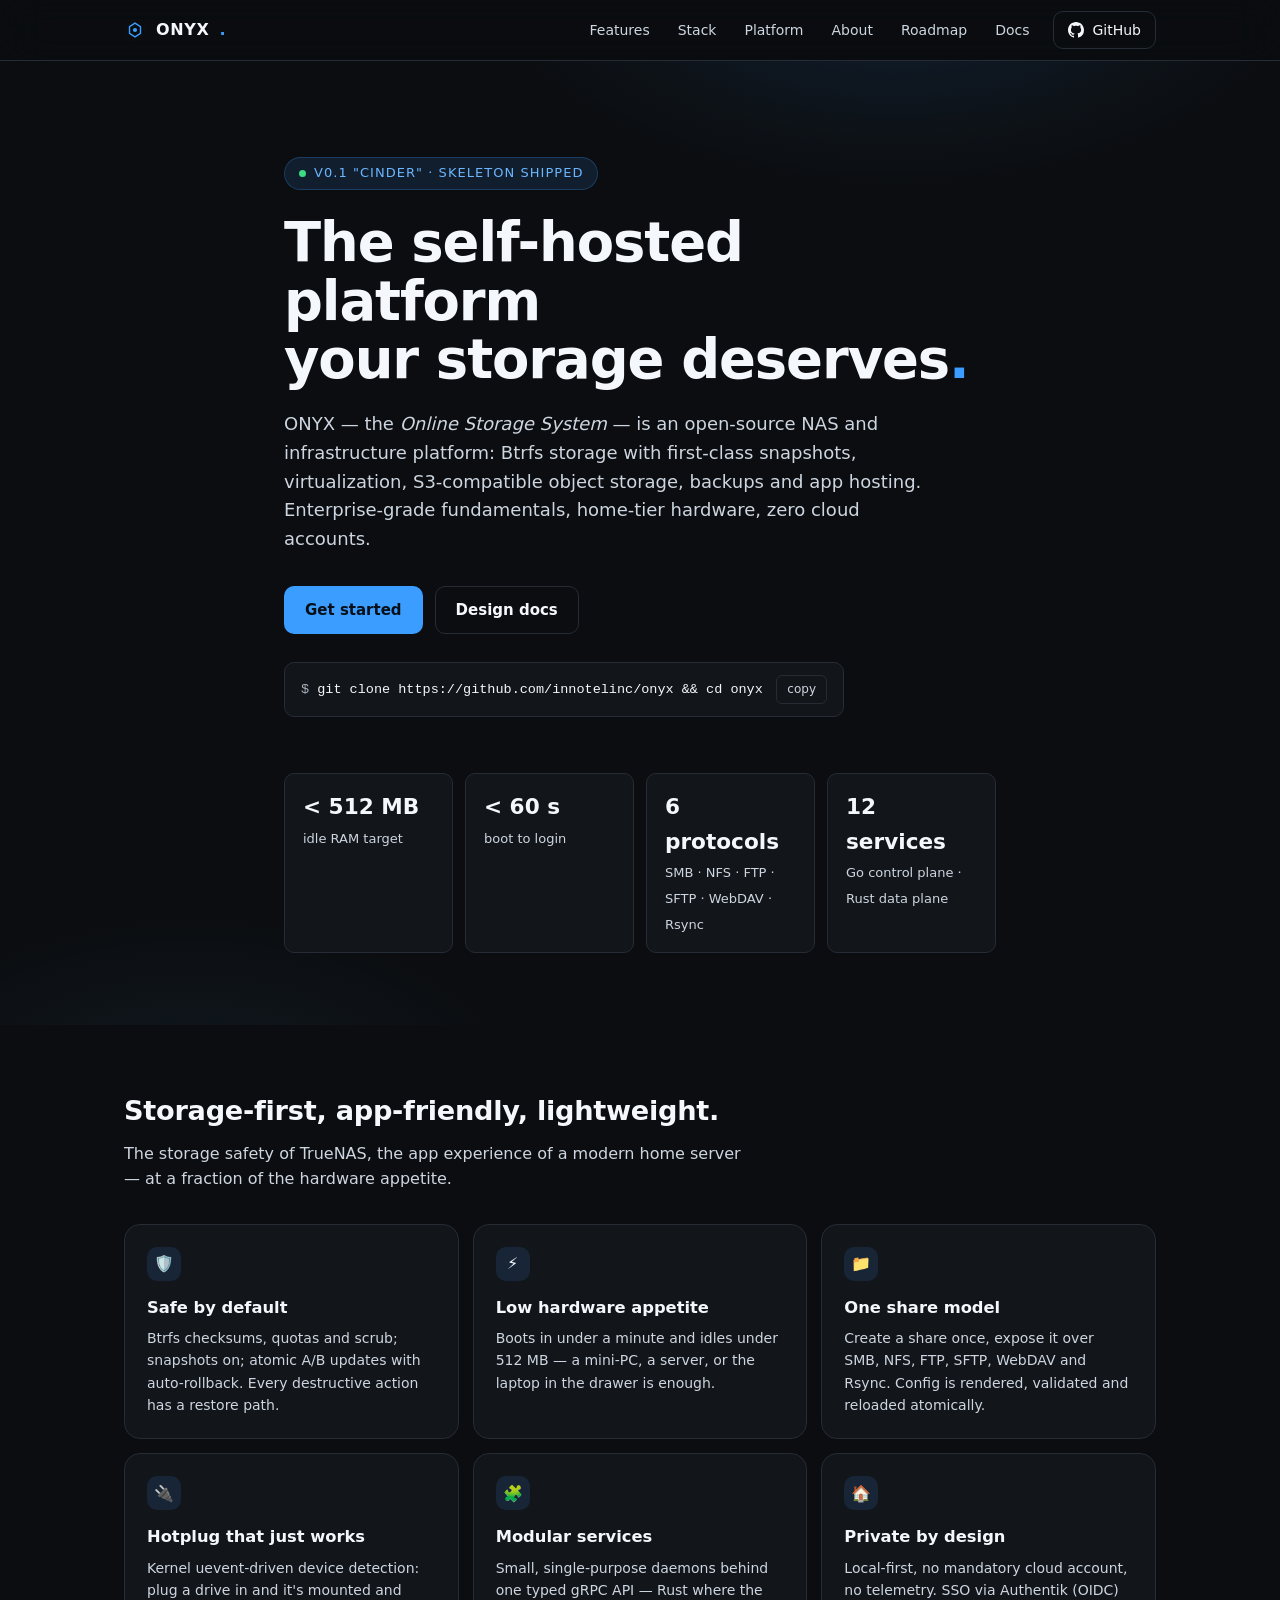
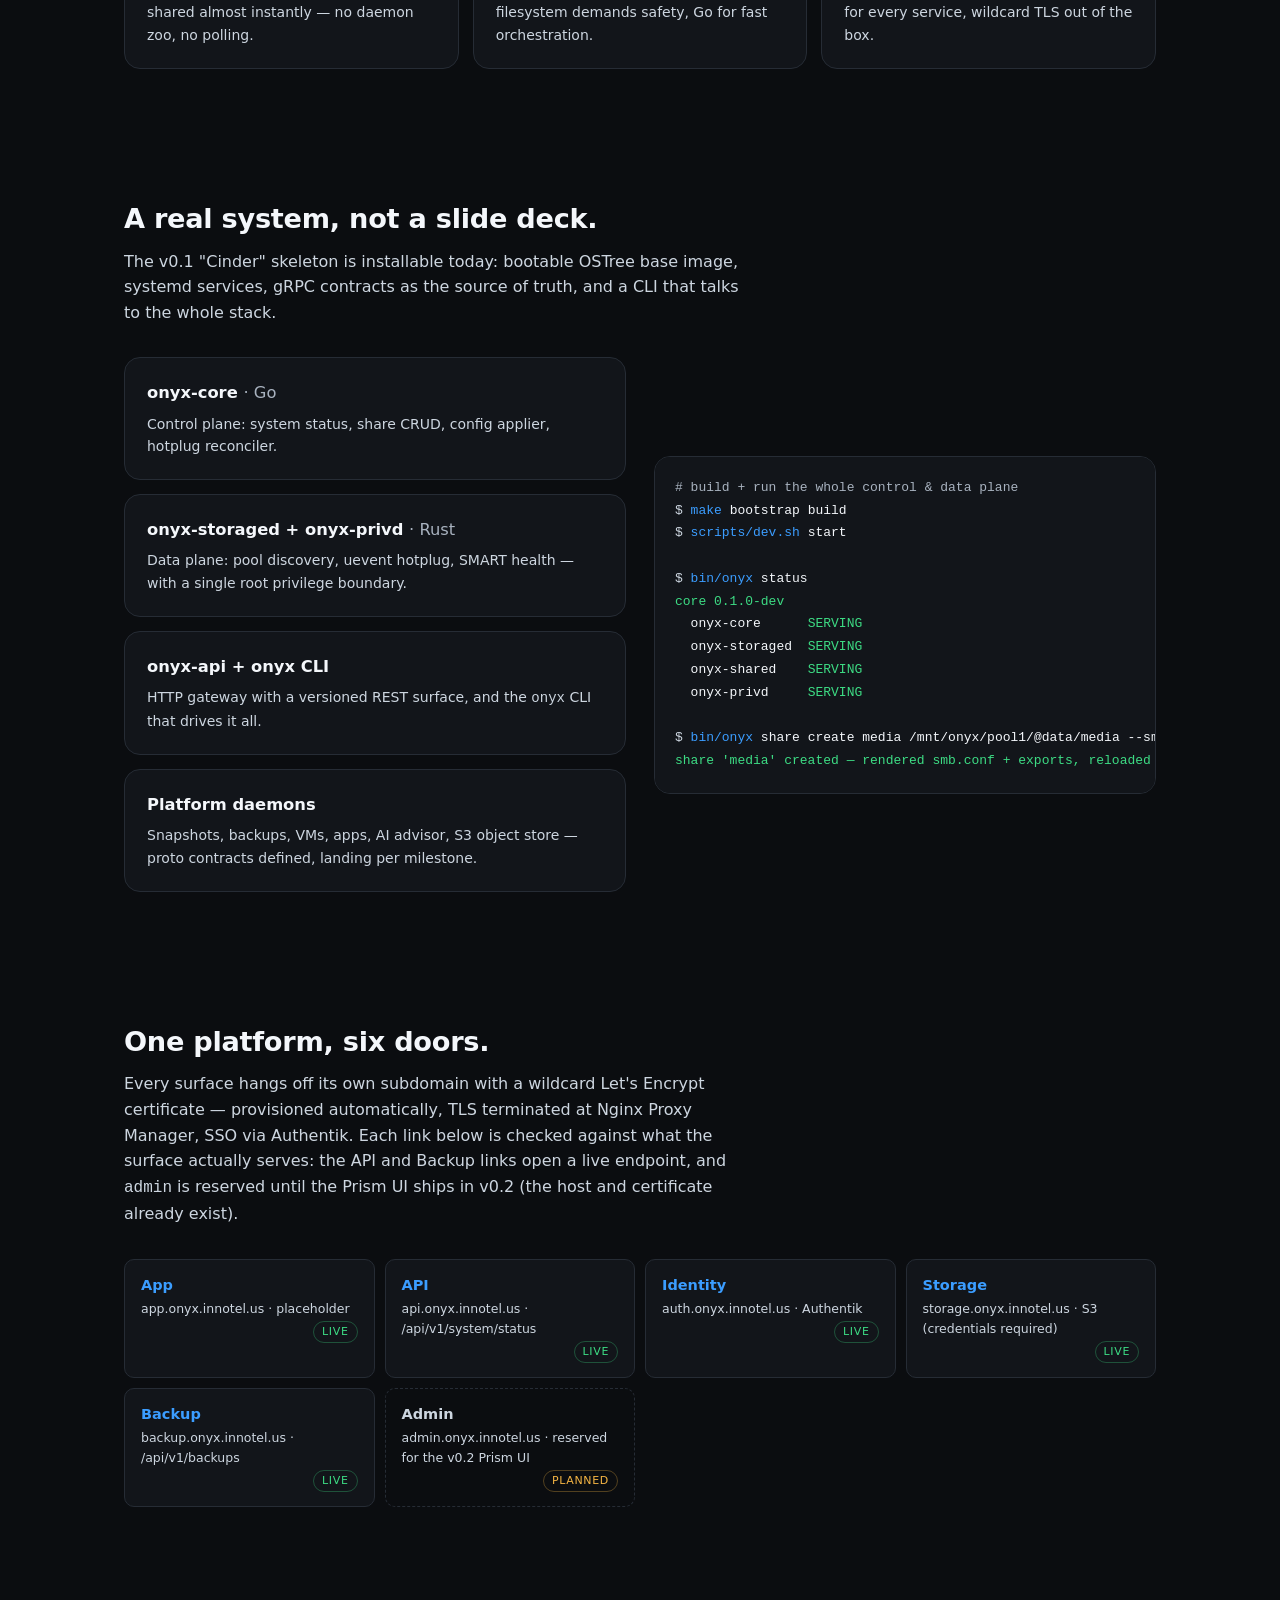
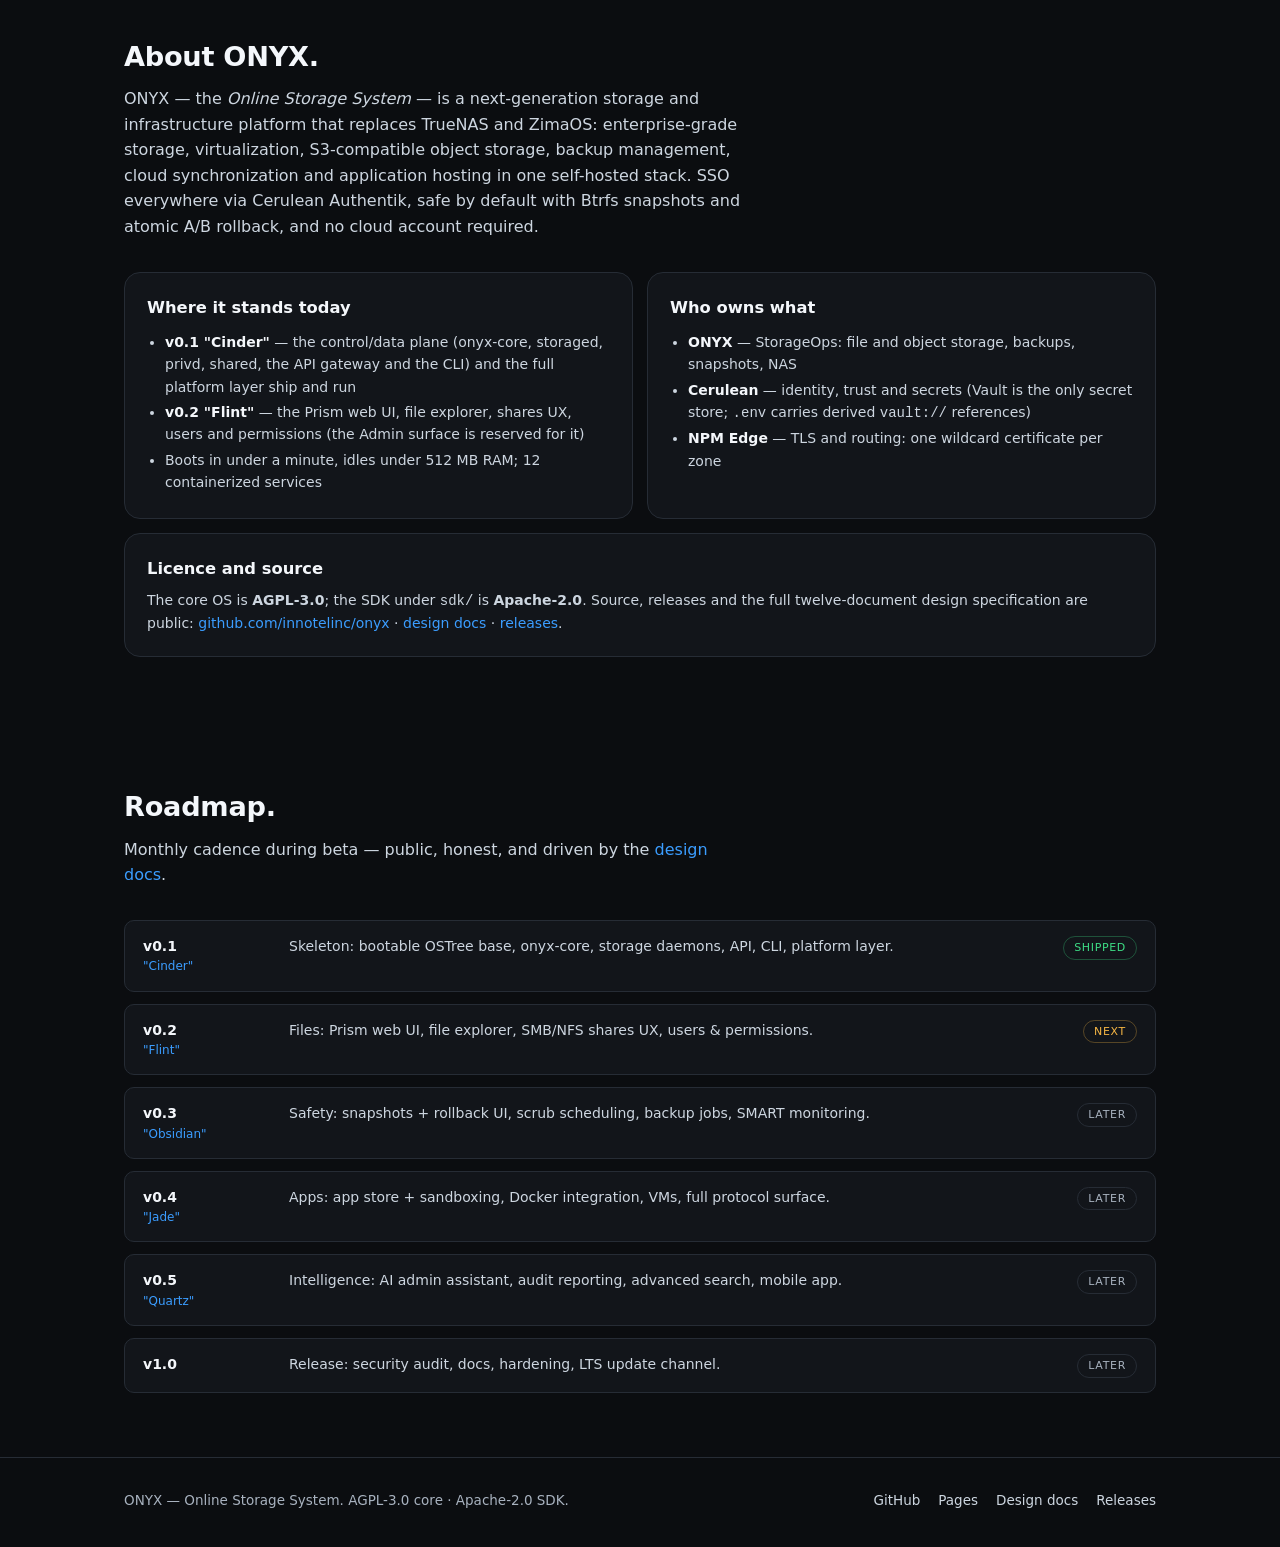
==== web/landing/index.html @ e8861adc "docs: say what ONYX actually serves, and add the About section The status endpoint was documented as" ====
<!doctype html>
<html lang="en">
<head>
  <meta charset="utf-8">
  <meta name="viewport" content="width=device-width, initial-scale=1">
  <title>ONYX — Online Storage System — Platform</title>
  <meta name="description" content="ONYX is an open-source storage and infrastructure platform: Btrfs storage with snapshots, virtualization, S3-compatible object storage, backups, and app hosting — private and self-hosted.">
  <meta property="og:title" content="ONYX — Online Storage System — Platform">
  <meta property="og:description" content="Enterprise-grade storage, virtualization, object storage, backups and app hosting in one self-hosted stack.">
  <meta property="og:type" content="website">
  <link rel="icon" href="data:image/svg+xml,%3Csvg xmlns='http://www.w3.org/2000/svg' viewBox='0 0 32 32'%3E%3Crect width='32' height='32' rx='8' fill='%230b0d10'/%3E%3Cpath d='M16 6l8 5v10l-8 5-8-5V11z' fill='none' stroke='%233b9dff' stroke-width='2'/%3E%3Ccircle cx='16' cy='16' r='3' fill='%233b9dff'/%3E%3C/svg%3E">
  <style>
    /* ---- Prism tokens (docs/design/03) ---------------------------------- */
    :root {
      color-scheme: dark;
      --onyx-bg: #0b0d10;
      --onyx-bg-elevated: #12151a;
      --onyx-surface: #181c22;
      --onyx-surface-hover: #1f242c;
      --onyx-border: #262c35;
      --onyx-text: #f4f7fb;
      --onyx-text-secondary: #cdd6e0; /* bright: body-copy safe on dark bg */
      --onyx-text-muted: #a8b2bf;    /* bright: labels, footnotes */
      --onyx-accent: #3b9dff;
      --onyx-accent-hover: #6cb6ff;
      --onyx-accent-tint: rgba(59, 157, 255, 0.12);
      --onyx-success: #3ddc84;
      --onyx-warning: #f5b544;
      --onyx-danger: #f25f5f;
      --onyx-info: #5ac8fa;
      --radius-sm: 6px;
      --radius-md: 10px;
      --radius-lg: 16px;
      --ease: cubic-bezier(.2, .8, .2, 1);
    }

    * { box-sizing: border-box; }

    html { scroll-behavior: smooth; }

    body {
      margin: 0;
      background: var(--onyx-bg);
      color: var(--onyx-text);
      font-family: ui-sans-serif, system-ui, "Segoe UI", Roboto, "Helvetica Neue", sans-serif;
      font-size: 16px;
      line-height: 1.6;
      -webkit-font-smoothing: antialiased;
    }

    ::selection { background: var(--onyx-accent-tint); }

    a { color: var(--onyx-accent); text-decoration: none; }
    a:hover { color: var(--onyx-accent-hover); }

    code, pre {
      font-family: "JetBrains Mono", ui-monospace, SFMono-Regular, Menlo, Consolas, monospace;
    }

    .wrap { max-width: 1080px; margin: 0 auto; padding: 0 24px; }

    /* ---- Top bar --------------------------------------------------------- */
    .topbar {
      position: sticky; top: 0; z-index: 10;
      background: rgba(11, 13, 16, 0.72);
      backdrop-filter: blur(24px);
      -webkit-backdrop-filter: blur(24px);
      border-bottom: 1px solid var(--onyx-border);
    }
    .topbar-inner {
      display: flex; align-items: center; gap: 20px;
      height: 60px;
    }
    .brand {
      display: flex; align-items: center; gap: 10px;
      font-weight: 650; letter-spacing: 0.04em;
      color: var(--onyx-text);
    }
    .brand:hover { color: var(--onyx-text); }
    .brand svg { display: block; }
    .brand .dot { color: var(--onyx-accent); }
    .topbar nav { margin-left: auto; display: flex; align-items: center; gap: 4px; }
    .topbar nav a {
      color: var(--onyx-text-secondary);
      padding: 6px 12px; border-radius: var(--radius-sm);
      font-size: 14px;
      transition: color .15s var(--ease), background .15s var(--ease);
    }
    .topbar nav a:hover { color: var(--onyx-text); background: var(--onyx-surface-hover); }
    .topbar .gh {
      display: inline-flex; align-items: center; gap: 8px;
      margin-left: 8px;
      border: 1px solid var(--onyx-border);
      border-radius: var(--radius-md);
      padding: 7px 14px;
      color: var(--onyx-text);
      font-size: 14px;
      transition: border-color .15s var(--ease), background .15s var(--ease);
    }
    .topbar .gh:hover { border-color: var(--onyx-accent); background: var(--onyx-accent-tint); color: var(--onyx-text); }

    /* ---- Hero ------------------------------------------------------------ */
    .hero { position: relative; overflow: hidden; padding: 96px 0 72px; }
    .hero::before {
      content: "";
      position: absolute; inset: 0;
      background:
        radial-gradient(600px 320px at 70% -10%, rgba(59, 157, 255, 0.14), transparent 70%),
        radial-gradient(500px 300px at 15% 110%, rgba(90, 200, 250, 0.08), transparent 70%);
      pointer-events: none;
    }
    .hero-inner { position: relative; max-width: 760px; }
    .kicker {
      display: inline-flex; align-items: center; gap: 8px;
      font-size: 13px; letter-spacing: 0.08em; text-transform: uppercase;
      color: var(--onyx-accent-hover);
      background: var(--onyx-accent-tint);
      border: 1px solid rgba(59, 157, 255, 0.25);
      border-radius: 999px;
      padding: 5px 14px;
      margin: 0 0 24px;
    }
    .kicker .pulse {
      width: 7px; height: 7px; border-radius: 50%;
      background: var(--onyx-success);
      box-shadow: 0 0 0 0 rgba(61, 220, 132, 0.5);
      animation: pulse 2.4s var(--ease) infinite;
    }
    @keyframes pulse {
      0% { box-shadow: 0 0 0 0 rgba(61, 220, 132, 0.45); }
      70% { box-shadow: 0 0 0 9px rgba(61, 220, 132, 0); }
      100% { box-shadow: 0 0 0 0 rgba(61, 220, 132, 0); }
    }
    h1 {
      font-size: clamp(2.2rem, 5.5vw, 3.4rem);
      line-height: 1.08;
      letter-spacing: -0.02em;
      margin: 0 0 20px;
      font-weight: 700;
    }
    h1 .accent { color: var(--onyx-accent); }
    .lede {
      font-size: 1.125rem;
      color: var(--onyx-text-secondary);
      max-width: 640px;
      margin: 0 0 32px;
    }
    .cta-row { display: flex; flex-wrap: wrap; gap: 12px; margin-bottom: 28px; }
    .btn {
      display: inline-flex; align-items: center; gap: 8px;
      border-radius: var(--radius-md);
      padding: 11px 20px;
      font-size: 15px; font-weight: 550;
      border: 1px solid transparent;
      cursor: pointer;
      transition: background .15s var(--ease), border-color .15s var(--ease), transform .15s var(--ease);
    }
    .btn-primary { background: var(--onyx-accent); color: #071018; font-weight: 600; }
    .btn-primary:hover { background: var(--onyx-accent-hover); color: #071018; }
    .btn-secondary { border-color: var(--onyx-border); color: var(--onyx-text); background: transparent; }
    .btn-secondary:hover { border-color: var(--onyx-accent); background: var(--onyx-accent-tint); color: var(--onyx-text); }
    .quickstart {
      display: flex; align-items: center; gap: 14px;
      background: var(--onyx-bg-elevated);
      border: 1px solid var(--onyx-border);
      border-radius: var(--radius-md);
      padding: 12px 16px;
      max-width: 560px;
      font-size: 13.5px;
    }
    .quickstart code { color: var(--onyx-text); white-space: nowrap; overflow-x: auto; }
    .quickstart code .c { color: var(--onyx-text-muted); }
    .quickstart .copy {
      margin-left: auto;
      background: transparent; border: 1px solid var(--onyx-border);
      color: var(--onyx-text-secondary);
      border-radius: var(--radius-sm);
      font: inherit; font-size: 12px;
      padding: 4px 10px; cursor: pointer;
      transition: border-color .15s var(--ease), color .15s var(--ease);
    }
    .quickstart .copy:hover { border-color: var(--onyx-accent); color: var(--onyx-text); }
    .quickstart .copy.copied { color: var(--onyx-success); border-color: var(--onyx-success); }

    /* ---- Stat strip ------------------------------------------------------ */
    .stats {
      display: grid; grid-template-columns: repeat(auto-fit, minmax(150px, 1fr));
      gap: 12px; margin: 56px 0 0;
    }
    .stat {
      background: var(--onyx-bg-elevated);
      border: 1px solid var(--onyx-border);
      border-radius: var(--radius-md);
      padding: 16px 18px;
    }
    .stat b { display: block; font-size: 1.35rem; font-variant-numeric: tabular-nums; }
    .stat span { color: var(--onyx-text-secondary); font-size: 13px; }

    /* ---- Sections -------------------------------------------------------- */
    section { padding: 64px 0; }
    section h2 {
      font-size: 1.7rem; letter-spacing: -0.01em;
      margin: 0 0 8px;
    }
    section .section-sub { color: var(--onyx-text-secondary); margin: 0 0 32px; max-width: 620px; }

    .grid { display: grid; gap: 14px; }
    .grid-3 { grid-template-columns: repeat(auto-fit, minmax(280px, 1fr)); }
    .grid-2 { grid-template-columns: repeat(auto-fit, minmax(340px, 1fr)); }

    .card {
      background: var(--onyx-bg-elevated);
      border: 1px solid var(--onyx-border);
      border-radius: var(--radius-lg);
      padding: 22px;
      transition: border-color .15s var(--ease), transform .15s var(--ease);
    }
    .card:hover { border-color: #34404f; }
    .card h3 { margin: 0 0 6px; font-size: 1.02rem; }
    .card p { margin: 0; color: var(--onyx-text-secondary); font-size: 14px; }
    .card .icon {
      display: inline-flex; align-items: center; justify-content: center;
      width: 34px; height: 34px;
      border-radius: var(--radius-md);
      background: var(--onyx-accent-tint);
      margin-bottom: 14px;
      font-size: 16px;
    }
    .card ul { margin: 10px 0 0; padding-left: 18px; color: var(--onyx-text-secondary); font-size: 14px; }
    .card ul li { margin: 3px 0; }
    .card ul li b { color: var(--onyx-text); font-weight: 600; }

    /* ---- Surfaces table -------------------------------------------------- */
    .surfaces { display: grid; gap: 10px; grid-template-columns: repeat(auto-fit, minmax(240px, 1fr)); }
    .surface {
      display: flex; flex-direction: column; gap: 2px;
      background: var(--onyx-bg-elevated);
      border: 1px solid var(--onyx-border);
      border-radius: var(--radius-md);
      padding: 14px 16px;
      transition: border-color .15s var(--ease);
    }
    .surface:hover { border-color: var(--onyx-accent); }
    .surface b { font-size: 14.5px; }
    .surface small { color: var(--onyx-text-secondary); font-size: 12.5px; }
    .surface .live {
      margin-left: auto;
      font-size: 11px; letter-spacing: 0.06em; text-transform: uppercase;
      color: var(--onyx-success);
      border: 1px solid rgba(61, 220, 132, 0.3);
      border-radius: 999px;
      padding: 1px 8px;
    }
    /* Reserved surface: the host and its certificate exist so the edge wiring
       is ready, but nothing is served yet — never claim it is live. */
    .surface.reserved { background: transparent; border-style: dashed; }
    .surface.reserved b { color: var(--onyx-text-secondary); }
    .surface .soon {
      margin-left: auto;
      font-size: 11px; letter-spacing: 0.06em; text-transform: uppercase;
      color: var(--onyx-warning);
      border: 1px solid rgba(245, 181, 68, 0.3);
      border-radius: 999px;
      padding: 1px 8px;
    }

    /* ---- Stack / code ---------------------------------------------------- */
    .split { display: grid; grid-template-columns: 1fr 1fr; gap: 28px; align-items: center; }
    @media (max-width: 900px) { .split { grid-template-columns: 1fr; } }
    pre.terminal {
      margin: 0;
      background: var(--onyx-bg-elevated);
      border: 1px solid var(--onyx-border);
      border-radius: var(--radius-lg);
      padding: 20px;
      font-size: 13px;
      line-height: 1.75;
      overflow-x: auto;
      color: var(--onyx-text-secondary);
    }
    pre.terminal .p { color: var(--onyx-accent); }
    pre.terminal .o { color: var(--onyx-text); }
    pre.terminal .ok { color: var(--onyx-success); }
    pre.terminal .cmt { color: var(--onyx-text-muted); }

    /* ---- Roadmap --------------------------------------------------------- */
    .roadmap { display: grid; gap: 12px; }
    .mile {
      display: flex; align-items: baseline; gap: 16px;
      border: 1px solid var(--onyx-border);
      background: var(--onyx-bg-elevated);
      border-radius: var(--radius-md);
      padding: 14px 18px;
    }
    .mile .tag {
      flex: 0 0 130px;
      font-weight: 650; font-size: 14px;
      color: var(--onyx-text);
    }
    .mile .tag em {
      font-style: normal; color: var(--onyx-accent);
      display: block; font-size: 12px; font-weight: 500;
    }
    .mile p { margin: 0; color: var(--onyx-text-secondary); font-size: 14px; }
    .mile .state {
      margin-left: auto; flex: 0 0 auto;
      font-size: 11px; letter-spacing: 0.06em; text-transform: uppercase;
      border-radius: 999px; padding: 2px 10px;
    }
    .mile .state.done { color: var(--onyx-success); border: 1px solid rgba(61, 220, 132, 0.3); }
    .mile .state.next { color: var(--onyx-warning); border: 1px solid rgba(245, 181, 68, 0.3); }
    .mile .state.later { color: var(--onyx-text-muted); border: 1px solid var(--onyx-border); }

    /* ---- Footer ----------------------------------------------------------- */
    footer {
      border-top: 1px solid var(--onyx-border);
      padding: 32px 0 40px;
      color: var(--onyx-text-muted);
      font-size: 13.5px;
    }
    .foot-inner {
      display: flex; flex-wrap: wrap; gap: 16px; align-items: center;
      justify-content: space-between;
    }
    footer a { color: var(--onyx-text-secondary); }
    footer a:hover { color: var(--onyx-text); }
    .foot-links { display: flex; gap: 18px; flex-wrap: wrap; }

    @media (prefers-reduced-motion: reduce) {
      *, *::before, *::after { animation: none !important; transition: none !important; }
      html { scroll-behavior: auto; }
    }
  </style>
</head>
<body>
  <header class="topbar">
    <div class="wrap topbar-inner">
      <a class="brand" href="#">
        <svg width="22" height="22" viewBox="0 0 32 32" aria-hidden="true">
          <rect width="32" height="32" rx="8" fill="#0b0d10"/>
          <path d="M16 6l8 5v10l-8 5-8-5V11z" fill="none" stroke="#3b9dff" stroke-width="2"/>
          <circle cx="16" cy="16" r="3" fill="#3b9dff"/>
        </svg>
        ONYX<span class="dot">.</span>
      </a>
      <nav aria-label="Main">
        <a href="#features">Features</a>
        <a href="#stack">Stack</a>
        <a href="#platform">Platform</a>
        <a href="#about">About</a>
        <a href="#roadmap">Roadmap</a>
        <a href="docs/">Docs</a>
        <a class="gh" href="https://github.com/innotelinc/onyx">
          <svg width="16" height="16" viewBox="0 0 16 16" fill="currentColor" aria-hidden="true"><path d="M8 0C3.58 0 0 3.58 0 8c0 3.54 2.29 6.53 5.47 7.59.4.07.55-.17.55-.38 0-.19-.01-.82-.01-1.49-2.01.37-2.53-.49-2.69-.94-.09-.23-.48-.94-.82-1.13-.28-.15-.68-.52-.01-.53.63-.01 1.08.58 1.23.82.72 1.21 1.87.87 2.33.66.07-.52.28-.87.51-1.07-1.78-.2-3.64-.89-3.64-3.95 0-.87.31-1.59.82-2.15-.08-.2-.36-1.02.08-2.12 0 0 .67-.21 2.2.82.64-.18 1.32-.27 2-.27s1.36.09 2 .27c1.53-1.04 2.2-.82 2.2-.82.44 1.1.16 1.92.08 2.12.51.56.82 1.27.82 2.15 0 3.07-1.87 3.75-3.65 3.95.29.25.54.73.54 1.48 0 1.07-.01 1.93-.01 2.2 0 .21.15.46.55.38A8.01 8.01 0 0 0 16 8c0-4.42-3.58-8-8-8z"/></svg>
          GitHub
        </a>
      </nav>
    </div>
  </header>

  <main>
    <!-- Hero -->
    <div class="hero">
      <div class="wrap hero-inner">
        <p class="kicker"><span class="pulse" aria-hidden="true"></span> v0.1 "Cinder" · skeleton shipped</p>
        <h1>The self-hosted platform<br>your storage deserves<span class="accent">.</span></h1>
        <p class="lede">
          ONYX — the <em>Online Storage System</em> — is an open-source NAS and infrastructure
          platform: Btrfs storage with first-class snapshots, virtualization, S3-compatible object
          storage, backups and app hosting. Enterprise-grade fundamentals, home-tier hardware,
          zero cloud accounts.
        </p>
        <div class="cta-row">
          <a class="btn btn-primary" href="https://github.com/innotelinc/onyx#quick-start-docker-platform">Get started</a>
          <a class="btn btn-secondary" href="docs/">Design docs</a>
        </div>
        <div class="quickstart">
          <code><span class="c">$</span> git clone https://github.com/innotelinc/onyx && cd onyx && cp .env.example .env && ./setup.sh</code>
          <button class="copy" id="copy-btn" type="button" aria-label="Copy quick start command">copy</button>
        </div>
        <div class="stats">
          <div class="stat"><b>&lt; 512 MB</b><span>idle RAM target</span></div>
          <div class="stat"><b>&lt; 60 s</b><span>boot to login</span></div>
          <div class="stat"><b>6 protocols</b><span>SMB · NFS · FTP · SFTP · WebDAV · Rsync</span></div>
          <div class="stat"><b>12 services</b><span>Go control plane · Rust data plane</span></div>
        </div>
      </div>
    </div>

    <!-- Features -->
    <section id="features">
      <div class="wrap">
        <h2>Storage-first, app-friendly, lightweight<span class="accent">.</span></h2>
        <p class="section-sub">
          The storage safety of TrueNAS, the app experience of a modern home server — at a
          fraction of the hardware appetite.
        </p>
        <div class="grid grid-3">
          <div class="card">
            <span class="icon" aria-hidden="true">🛡️</span>
            <h3>Safe by default</h3>
            <p>Btrfs checksums, quotas and scrub; snapshots on; atomic A/B updates with auto-rollback. Every destructive action has a restore path.</p>
          </div>
          <div class="card">
            <span class="icon" aria-hidden="true">⚡</span>
            <h3>Low hardware appetite</h3>
            <p>Boots in under a minute and idles under 512 MB — a mini-PC, a server, or the laptop in the drawer is enough.</p>
          </div>
          <div class="card">
            <span class="icon" aria-hidden="true">📁</span>
            <h3>One share model</h3>
            <p>Create a share once, expose it over SMB, NFS, FTP, SFTP, WebDAV and Rsync. Config is rendered, validated and reloaded atomically.</p>
          </div>
          <div class="card">
            <span class="icon" aria-hidden="true">🔌</span>
            <h3>Hotplug that just works</h3>
            <p>Kernel uevent-driven device detection: plug a drive in and it's mounted and shared almost instantly — no daemon zoo, no polling.</p>
          </div>
          <div class="card">
            <span class="icon" aria-hidden="true">🧩</span>
            <h3>Modular services</h3>
            <p>Small, single-purpose daemons behind one typed gRPC API — Rust where the filesystem demands safety, Go for fast orchestration.</p>
          </div>
          <div class="card">
            <span class="icon" aria-hidden="true">🏠</span>
            <h3>Private by design</h3>
            <p>Local-first, no mandatory cloud account, no telemetry. SSO via Authentik (OIDC) for every service, wildcard TLS out of the box.</p>
          </div>
        </div>
      </div>
    </section>

    <!-- Stack -->
    <section id="stack">
      <div class="wrap">
        <h2>A real system, not a slide deck<span class="accent">.</span></h2>
        <p class="section-sub">
          The v0.1 "Cinder" skeleton is installable today: bootable OSTree base image, systemd
          services, gRPC contracts as the source of truth, and a CLI that talks to the whole stack.
        </p>
        <div class="split">
          <div>
            <div class="grid" style="gap:14px">
              <div class="card">
                <h3>onyx-core <span style="color:var(--onyx-text-muted);font-weight:400">· Go</span></h3>
                <p>Control plane: system status, share CRUD, config applier, hotplug reconciler.</p>
              </div>
              <div class="card">
                <h3>onyx-storaged + onyx-privd <span style="color:var(--onyx-text-muted);font-weight:400">· Rust</span></h3>
                <p>Data plane: pool discovery, uevent hotplug, SMART health — with a single root privilege boundary.</p>
              </div>
              <div class="card">
                <h3>onyx-api + onyx CLI</h3>
                <p>HTTP gateway with a versioned REST surface, and the <code>onyx</code> CLI that drives it all.</p>
              </div>
              <div class="card">
                <h3>Platform daemons</h3>
                <p>Snapshots, backups, VMs, apps, AI advisor, S3 object store — proto contracts defined, landing per milestone.</p>
              </div>
            </div>
          </div>
          <pre class="terminal"><span class="cmt"># build + run the whole control & data plane</span>
$ <span class="p">make</span> <span class="o">bootstrap build</span>
$ <span class="p">scripts/dev.sh</span> <span class="o">start</span>

$ <span class="p">bin/onyx</span> <span class="o">status</span>
<span class="ok">core 0.1.0-dev</span>
  <span class="o">onyx-core</span>      <span class="ok">SERVING</span>
  <span class="o">onyx-storaged</span>  <span class="ok">SERVING</span>
  <span class="o">onyx-shared</span>    <span class="ok">SERVING</span>
  <span class="o">onyx-privd</span>     <span class="ok">SERVING</span>

$ <span class="p">bin/onyx</span> <span class="o">share create media /mnt/onyx/pool1/@data/media --smb --nfs</span>
<span class="ok">share 'media' created — rendered smb.conf + exports, reloaded</span></pre>
        </div>
      </div>
    </section>

    <!-- Platform surfaces -->
    <section id="platform">
      <div class="wrap">
        <h2>One platform, six doors<span class="accent">.</span></h2>
        <p class="section-sub">
          Every surface hangs off its own subdomain with a wildcard Let's Encrypt certificate —
          provisioned automatically, TLS terminated at Nginx Proxy Manager, SSO via Authentik.
          Each link below is checked against what the surface actually serves: the API and
          Backup links open a live endpoint, and <code>admin</code> is reserved until the
          Prism UI ships in v0.2 (the host and certificate already exist).
        </p>
        <div class="surfaces">
          <a class="surface" href="https://app.onyx.innotel.us"><b>App</b><small>app.onyx.innotel.us · placeholder</small><span class="live">live</span></a>
          <a class="surface" href="https://api.onyx.innotel.us/api/v1/system/status"><b>API</b><small>api.onyx.innotel.us · /api/v1/system/status</small><span class="live">live</span></a>
          <a class="surface" href="https://auth.onyx.innotel.us"><b>Identity</b><small>auth.onyx.innotel.us · Authentik</small><span class="live">live</span></a>
          <a class="surface" href="https://storage.onyx.innotel.us"><b>Storage</b><small>storage.onyx.innotel.us · S3 (credentials required)</small><span class="live">live</span></a>
          <a class="surface" href="https://backup.onyx.innotel.us/api/v1/backups"><b>Backup</b><small>backup.onyx.innotel.us · /api/v1/backups</small><span class="live">live</span></a>
          <div class="surface reserved"><b>Admin</b><small>admin.onyx.innotel.us · reserved for the v0.2 Prism UI</small><span class="soon">planned</span></div>
        </div>
      </div>
    </section>

    <!-- About -->
    <section id="about">
      <div class="wrap">
        <h2>About ONYX<span class="accent">.</span></h2>
        <p class="section-sub">
          ONYX — the <em>Online Storage System</em> — is a next-generation storage and
          infrastructure platform that replaces TrueNAS and ZimaOS: enterprise-grade
          storage, virtualization, S3-compatible object storage, backup management, cloud
          synchronization and application hosting in one self-hosted stack. SSO everywhere
          via Cerulean Authentik, safe by default with Btrfs snapshots and atomic A/B
          rollback, and no cloud account required.
        </p>
        <div class="grid grid-2">
          <div class="card">
            <h3>Where it stands today</h3>
            <ul>
              <li><b>v0.1 "Cinder"</b> — the control/data plane (onyx-core, storaged, privd,
                shared, the API gateway and the CLI) and the full platform layer ship and run</li>
              <li><b>v0.2 "Flint"</b> — the Prism web UI, file explorer, shares UX, users and
                permissions (the Admin surface is reserved for it)</li>
              <li>Boots in under a minute, idles under 512 MB RAM; 12 containerized services</li>
            </ul>
          </div>
          <div class="card">
            <h3>Who owns what</h3>
            <ul>
              <li><b>ONYX</b> — StorageOps: file and object storage, backups, snapshots, NAS</li>
              <li><b>Cerulean</b> — identity, trust and secrets (Vault is the only secret store;
                <code>.env</code> carries derived <code>vault://</code> references)</li>
              <li><b>NPM Edge</b> — TLS and routing: one wildcard certificate per zone</li>
            </ul>
          </div>
        </div>
        <div class="card" style="margin-top:14px">
          <h3>Licence and source</h3>
          <p>
            The core OS is <b>AGPL-3.0</b>; the SDK under <code>sdk/</code> is
            <b>Apache-2.0</b>. Source, releases and the full twelve-document design
            specification are public:
            <a href="https://github.com/innotelinc/onyx">github.com/innotelinc/onyx</a> ·
            <a href="docs/">design docs</a> ·
            <a href="https://github.com/innotelinc/onyx/releases">releases</a>.
          </p>
        </div>
      </div>
    </section>

    <!-- Roadmap -->
    <section id="roadmap">
      <div class="wrap">
        <h2>Roadmap<span class="accent">.</span></h2>
        <p class="section-sub">Monthly cadence during beta — public, honest, and driven by the <a href="docs/">design docs</a>.</p>
        <div class="roadmap">
          <div class="mile">
            <span class="tag">v0.1 <em>"Cinder"</em></span>
            <p>Skeleton: bootable OSTree base, onyx-core, storage daemons, API, CLI, platform layer.</p>
            <span class="state done">shipped</span>
          </div>
          <div class="mile">
            <span class="tag">v0.2 <em>"Flint"</em></span>
            <p>Files: Prism web UI, file explorer, SMB/NFS shares UX, users &amp; permissions.</p>
            <span class="state next">next</span>
          </div>
          <div class="mile">
            <span class="tag">v0.3 <em>"Obsidian"</em></span>
            <p>Safety: snapshots + rollback UI, scrub scheduling, backup jobs, SMART monitoring.</p>
            <span class="state later">later</span>
          </div>
          <div class="mile">
            <span class="tag">v0.4 <em>"Jade"</em></span>
            <p>Apps: app store + sandboxing, Docker integration, VMs, full protocol surface.</p>
            <span class="state later">later</span>
          </div>
          <div class="mile">
            <span class="tag">v0.5 <em>"Quartz"</em></span>
            <p>Intelligence: AI admin assistant, audit reporting, advanced search, mobile app.</p>
            <span class="state later">later</span>
          </div>
          <div class="mile">
            <span class="tag">v1.0</span>
            <p>Release: security audit, docs, hardening, LTS update channel.</p>
            <span class="state later">later</span>
          </div>
        </div>
      </div>
    </section>
  </main>

  <footer>
    <div class="wrap foot-inner">
      <span>ONYX — Online Storage System. AGPL-3.0 core · Apache-2.0 SDK.</span>
      <span class="foot-links">
        <a href="https://github.com/innotelinc/onyx">GitHub</a>
        <a href="https://innotelinc.github.io/onyx">Pages</a>
        <a href="docs/">Design docs</a>
        <a href="https://github.com/innotelinc/onyx/releases">Releases</a>
      </span>
    </div>
  </footer>

  <script>
    // Copy-to-clipboard for the quick-start one-liner (progressive enhancement).
    document.getElementById('copy-btn').addEventListener('click', function () {
      var cmd = 'git clone https://github.com/innotelinc/onyx && cd onyx && cp .env.example .env && ./setup.sh';
      var self = this;
      function done() {
        self.textContent = 'copied';
        self.classList.add('copied');
        setTimeout(function () {
          self.textContent = 'copy';
          self.classList.remove('copied');
        }, 2000);
      }
      if (navigator.clipboard && navigator.clipboard.writeText) {
        navigator.clipboard.writeText(cmd).then(done, done);
      } else {
        done();
      }
    });
  </script>
</body>
</html>
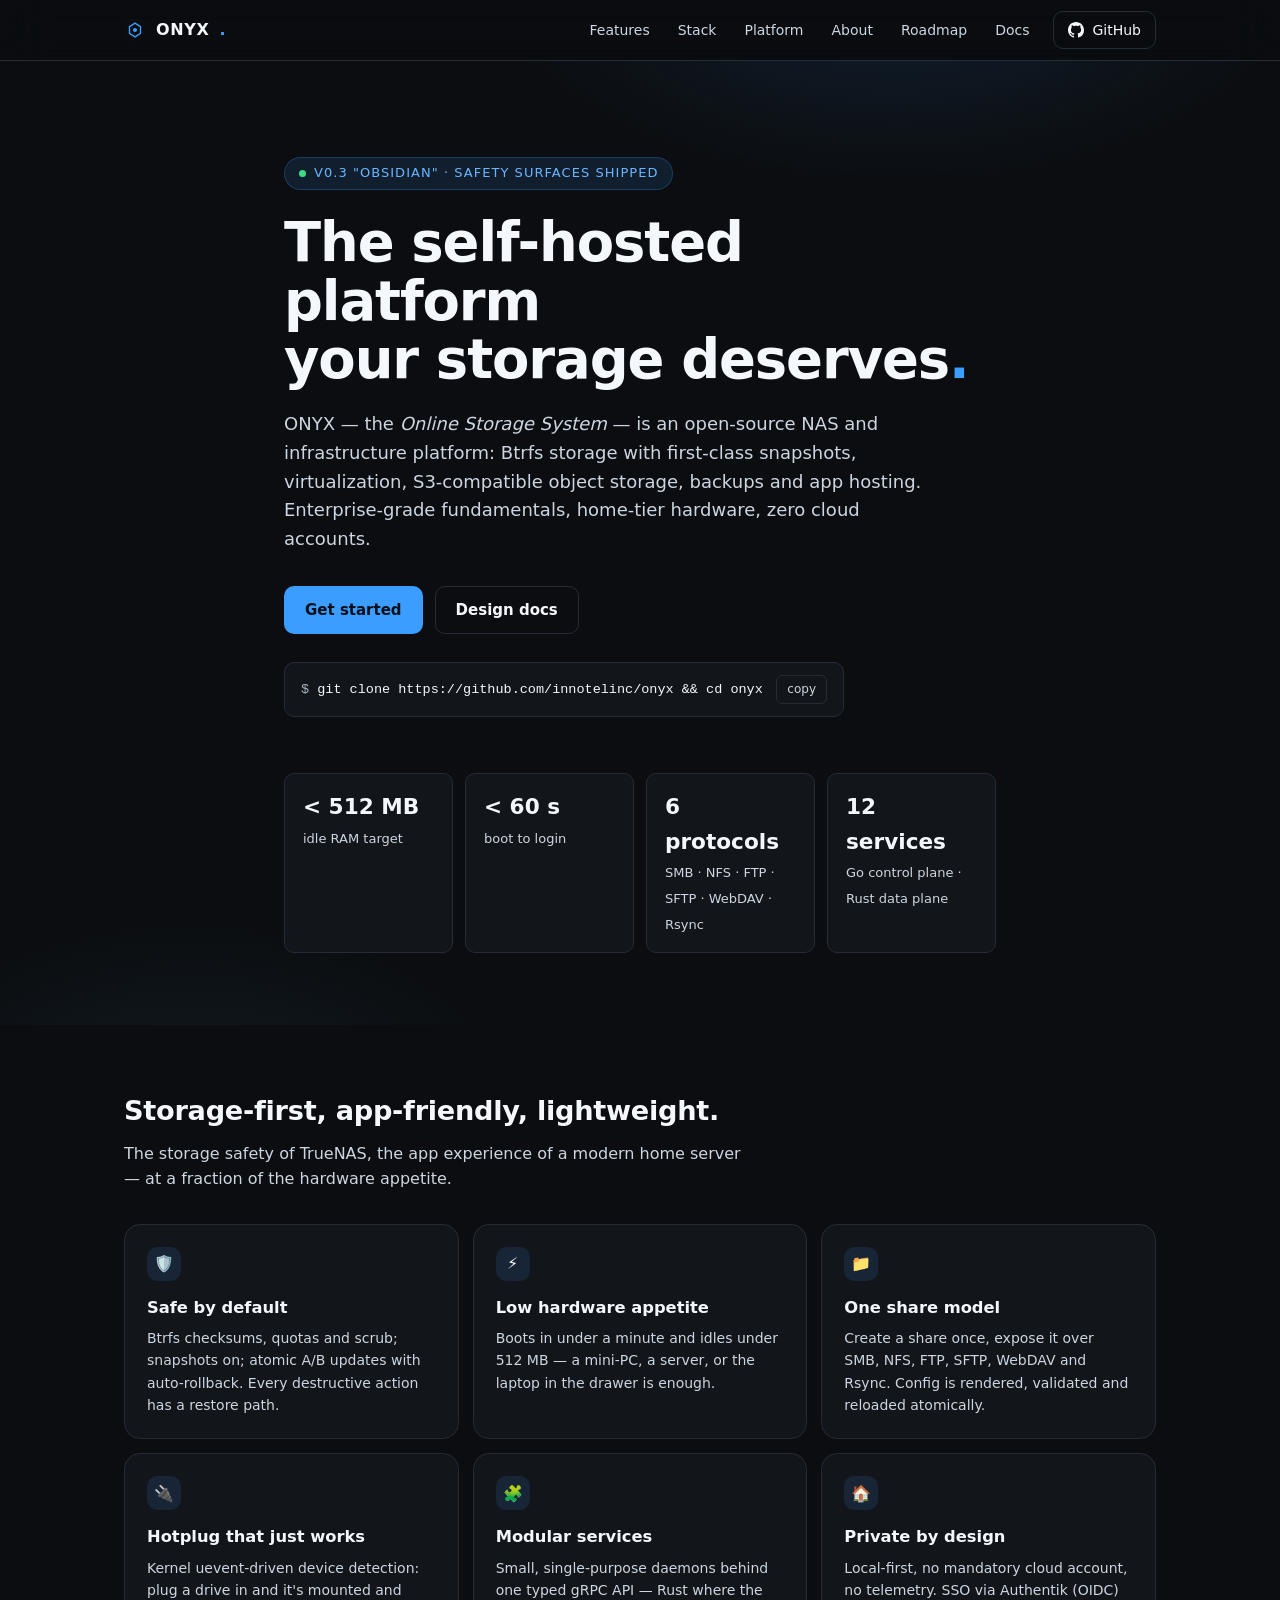
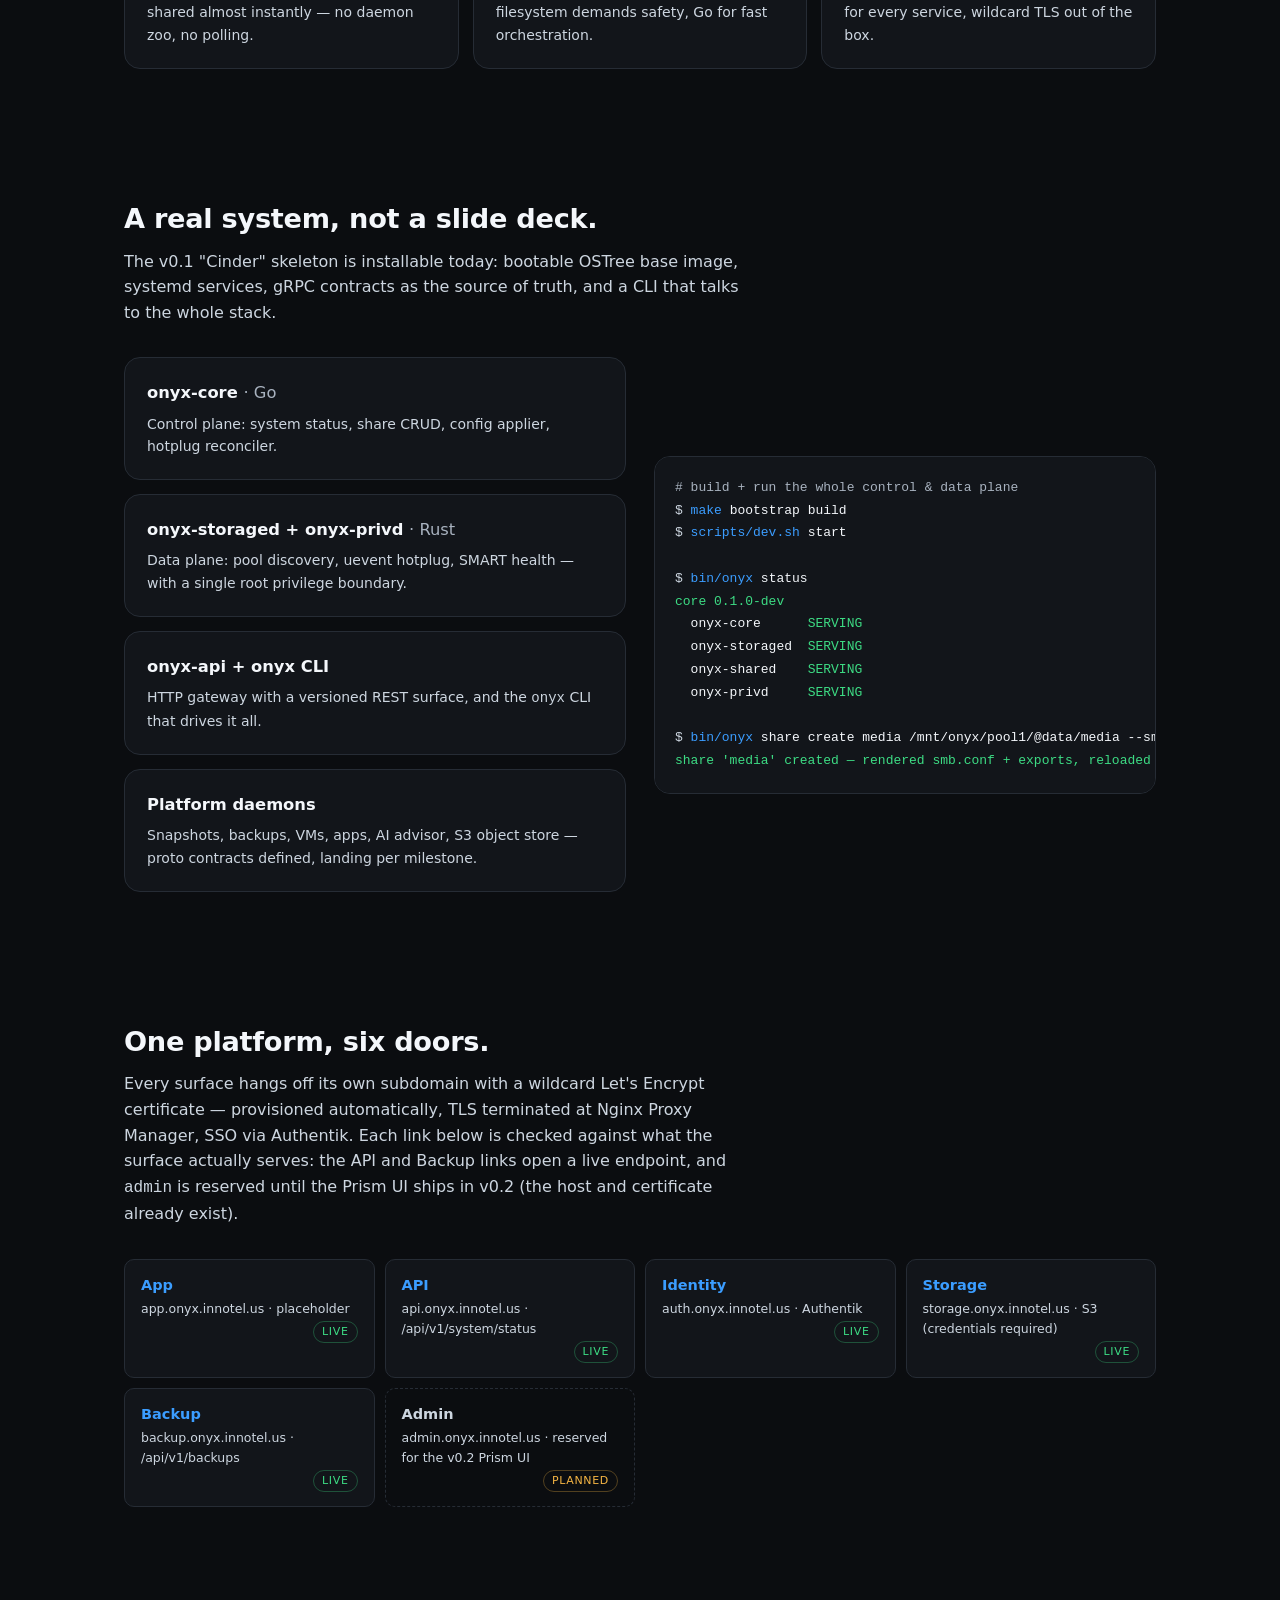
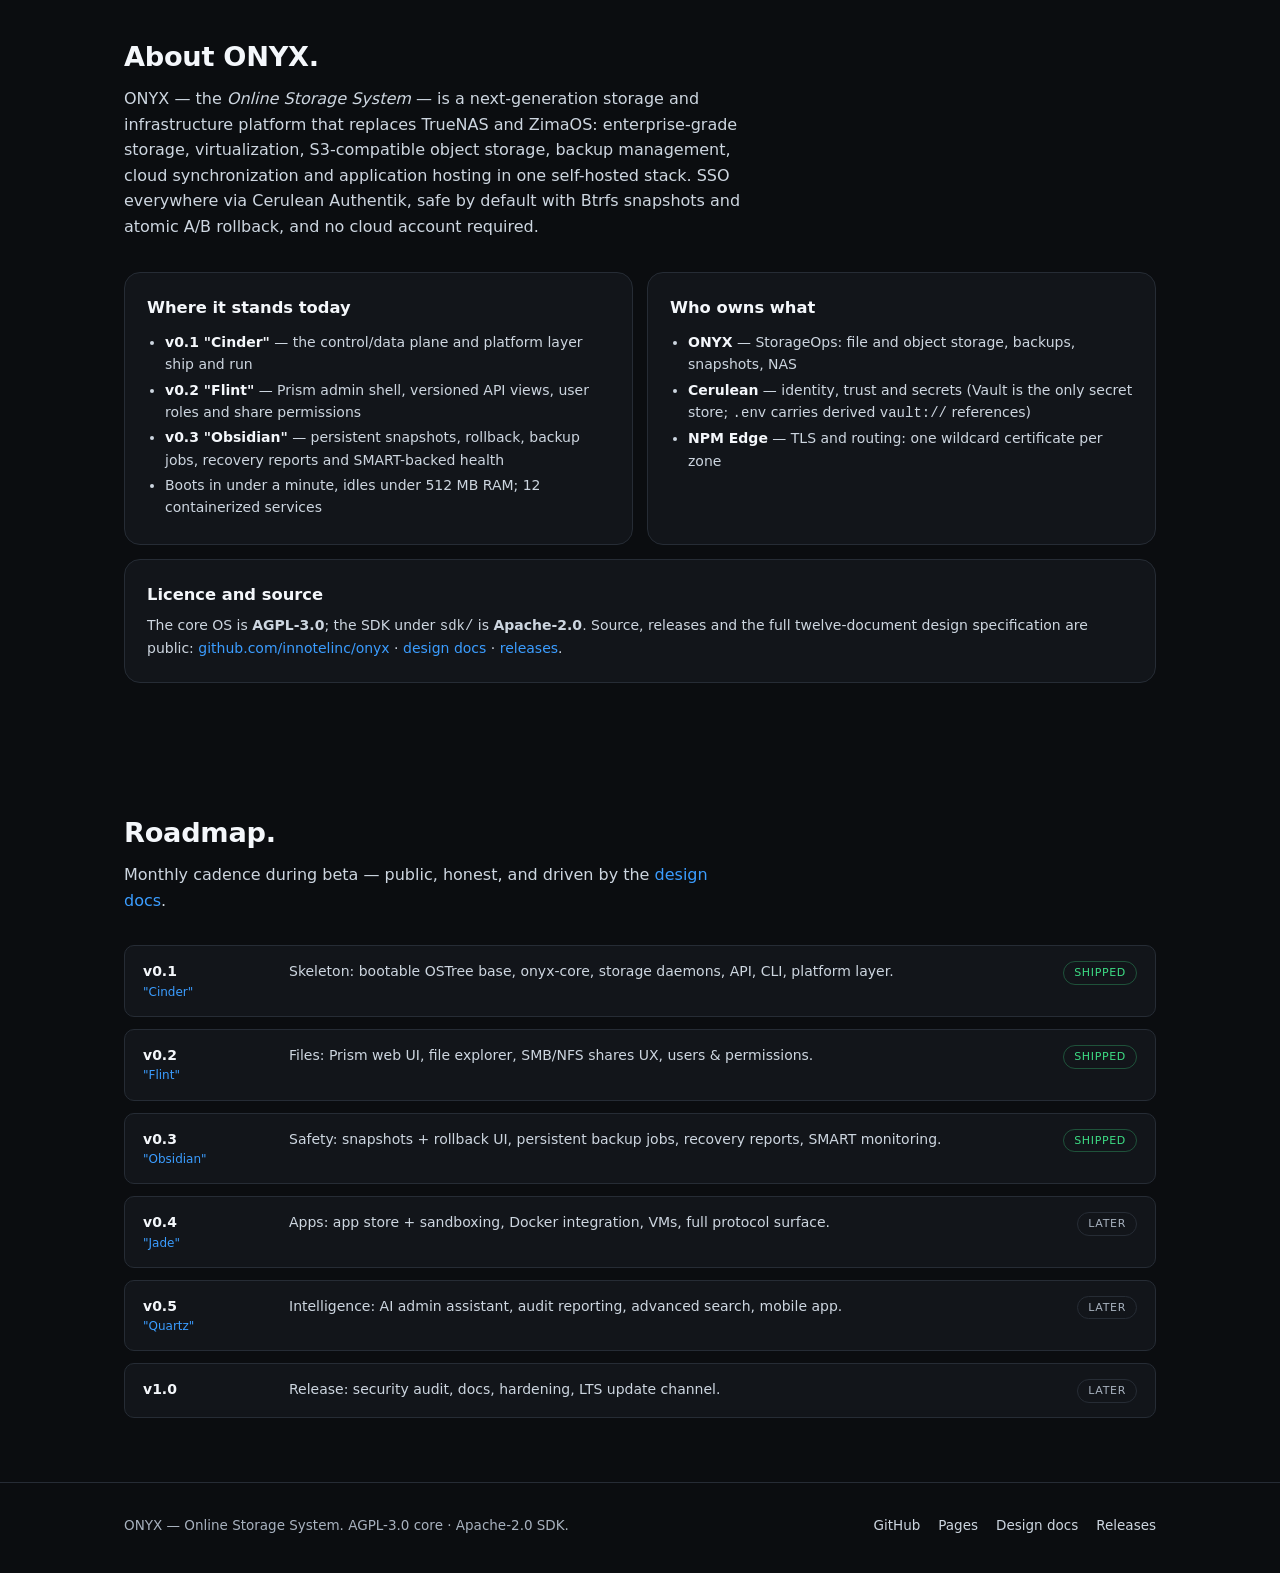
==== commit 998c2981: "Advance ONYX through Flint and Obsidian safety surfaces. Centralize release metadata and integrate t" ====
--- a/web/landing/index.html
+++ b/web/landing/index.html
@@ -362,7 +362,7 @@
     <!-- Hero -->
     <div class="hero">
       <div class="wrap hero-inner">
-        <p class="kicker"><span class="pulse" aria-hidden="true"></span> v0.1 "Cinder" · skeleton shipped</p>
+        <p class="kicker"><span class="pulse" aria-hidden="true"></span> v0.3 "Obsidian" · safety surfaces shipped</p>
         <h1>The self-hosted platform<br>your storage deserves<span class="accent">.</span></h1>
         <p class="lede">
           ONYX — the <em>Online Storage System</em> — is an open-source NAS and infrastructure
@@ -514,10 +514,11 @@
           <div class="card">
             <h3>Where it stands today</h3>
             <ul>
-              <li><b>v0.1 "Cinder"</b> — the control/data plane (onyx-core, storaged, privd,
-                shared, the API gateway and the CLI) and the full platform layer ship and run</li>
-              <li><b>v0.2 "Flint"</b> — the Prism web UI, file explorer, shares UX, users and
-                permissions (the Admin surface is reserved for it)</li>
+              <li><b>v0.1 "Cinder"</b> — the control/data plane and platform layer ship and run</li>
+              <li><b>v0.2 "Flint"</b> — Prism admin shell, versioned API views, user roles and
+                share permissions</li>
+              <li><b>v0.3 "Obsidian"</b> — persistent snapshots, rollback, backup jobs,
+                recovery reports and SMART-backed health</li>
               <li>Boots in under a minute, idles under 512 MB RAM; 12 containerized services</li>
             </ul>
           </div>
@@ -559,12 +560,12 @@
           <div class="mile">
             <span class="tag">v0.2 <em>"Flint"</em></span>
             <p>Files: Prism web UI, file explorer, SMB/NFS shares UX, users &amp; permissions.</p>
-            <span class="state next">next</span>
+            <span class="state done">shipped</span>
           </div>
           <div class="mile">
             <span class="tag">v0.3 <em>"Obsidian"</em></span>
-            <p>Safety: snapshots + rollback UI, scrub scheduling, backup jobs, SMART monitoring.</p>
-            <span class="state later">later</span>
+            <p>Safety: snapshots + rollback UI, persistent backup jobs, recovery reports, SMART monitoring.</p>
+            <span class="state done">shipped</span>
           </div>
           <div class="mile">
             <span class="tag">v0.4 <em>"Jade"</em></span>
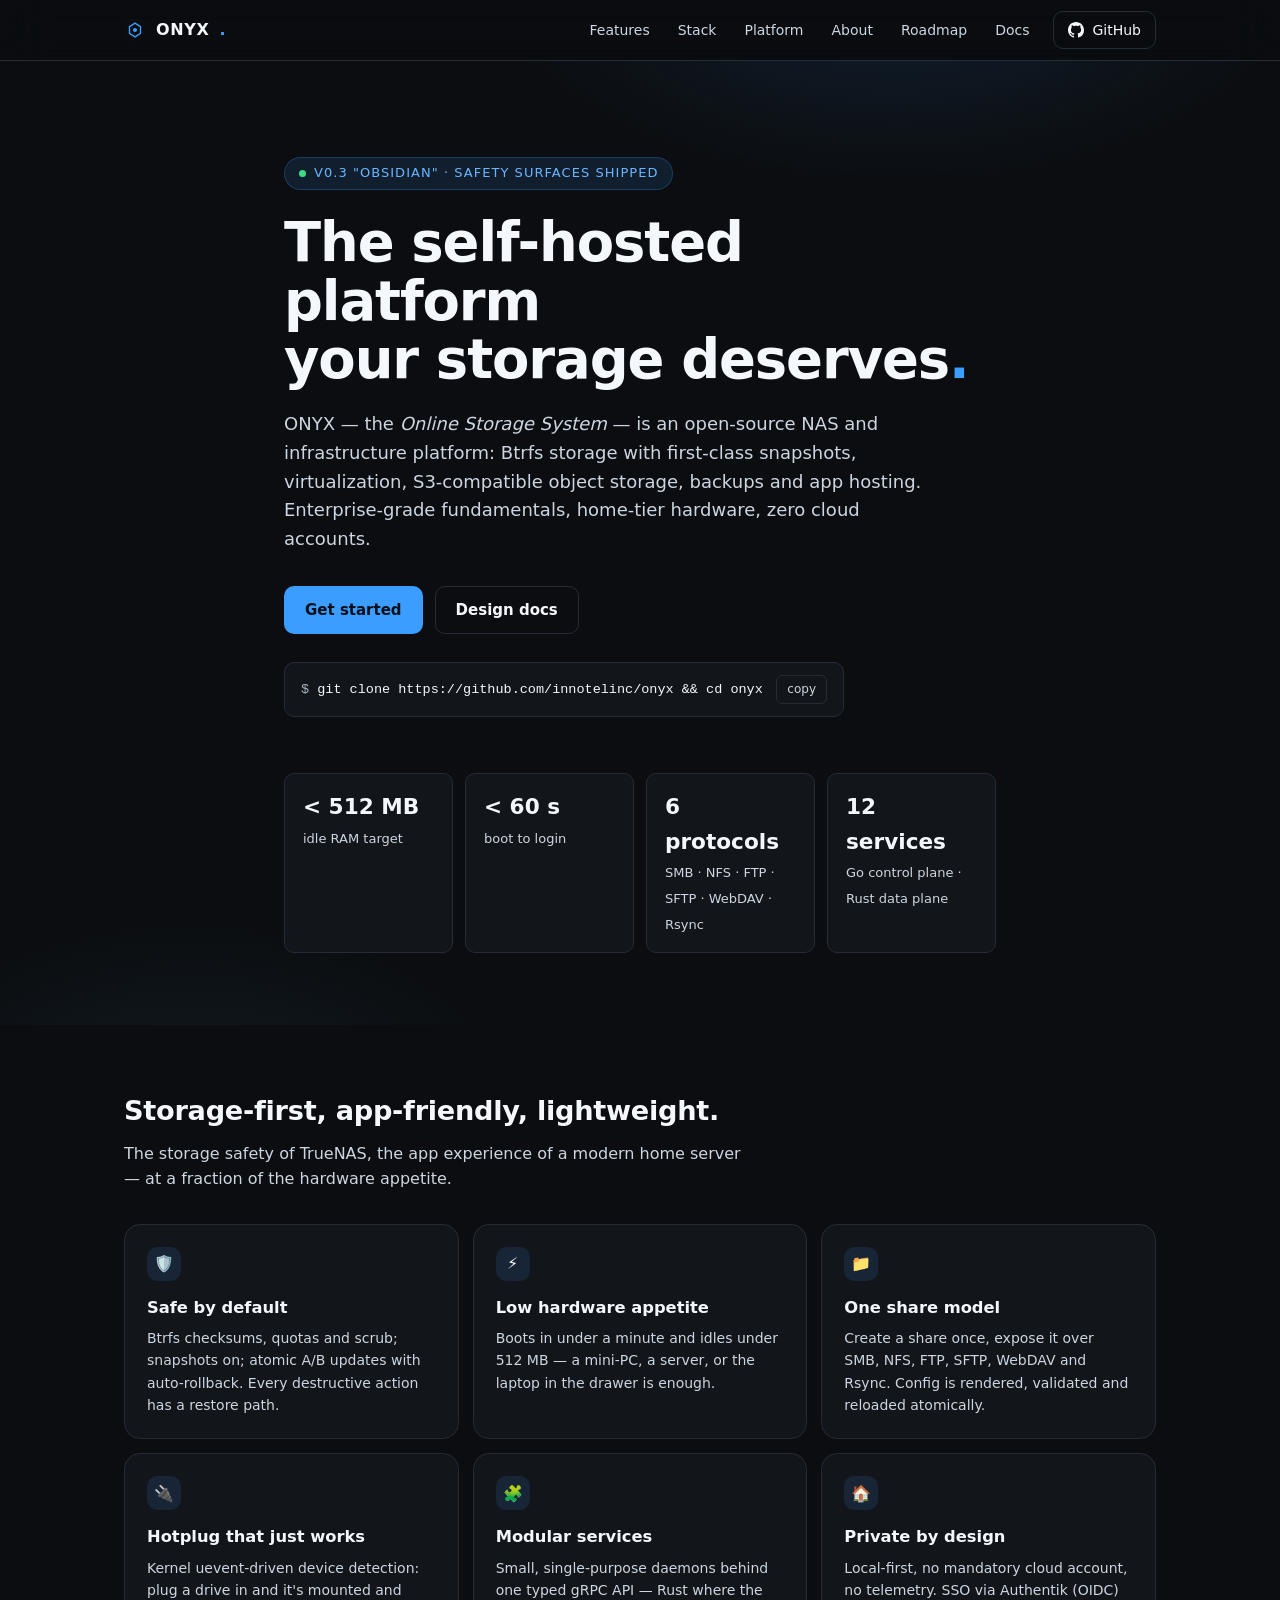
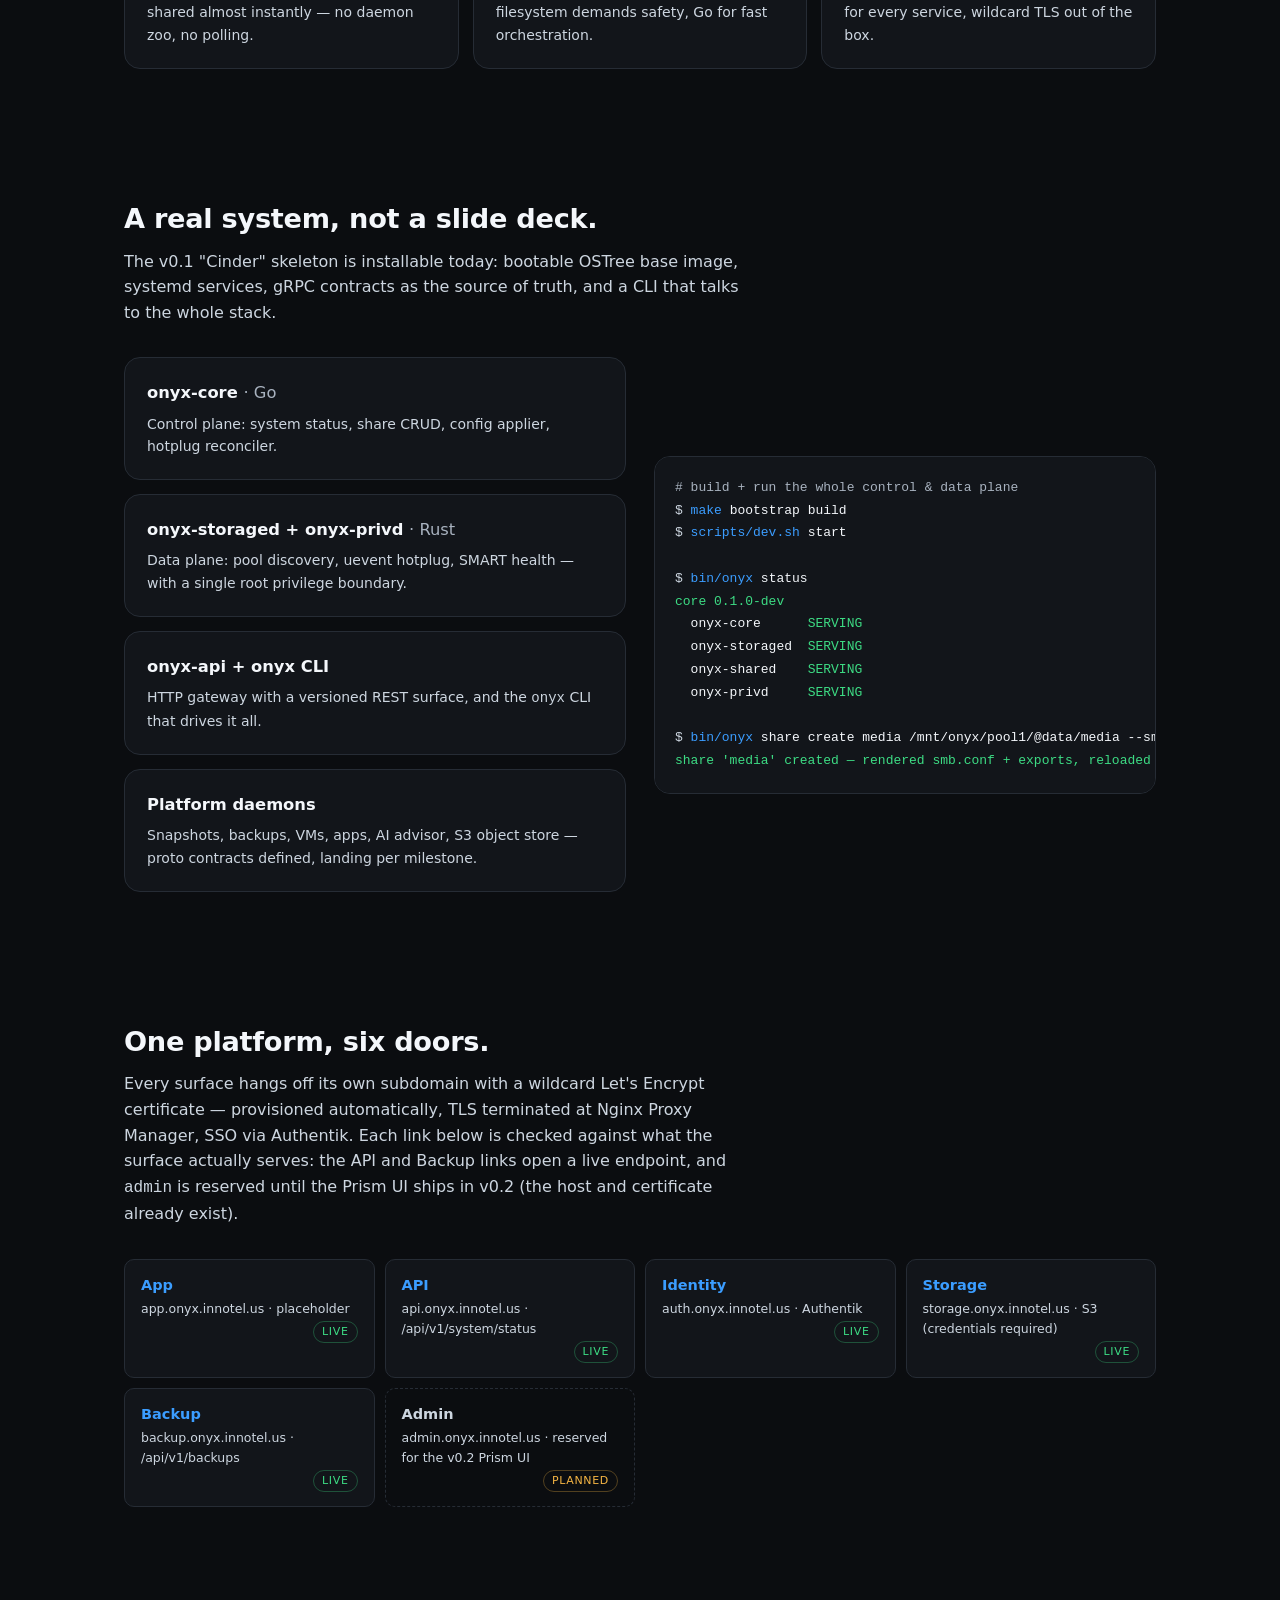
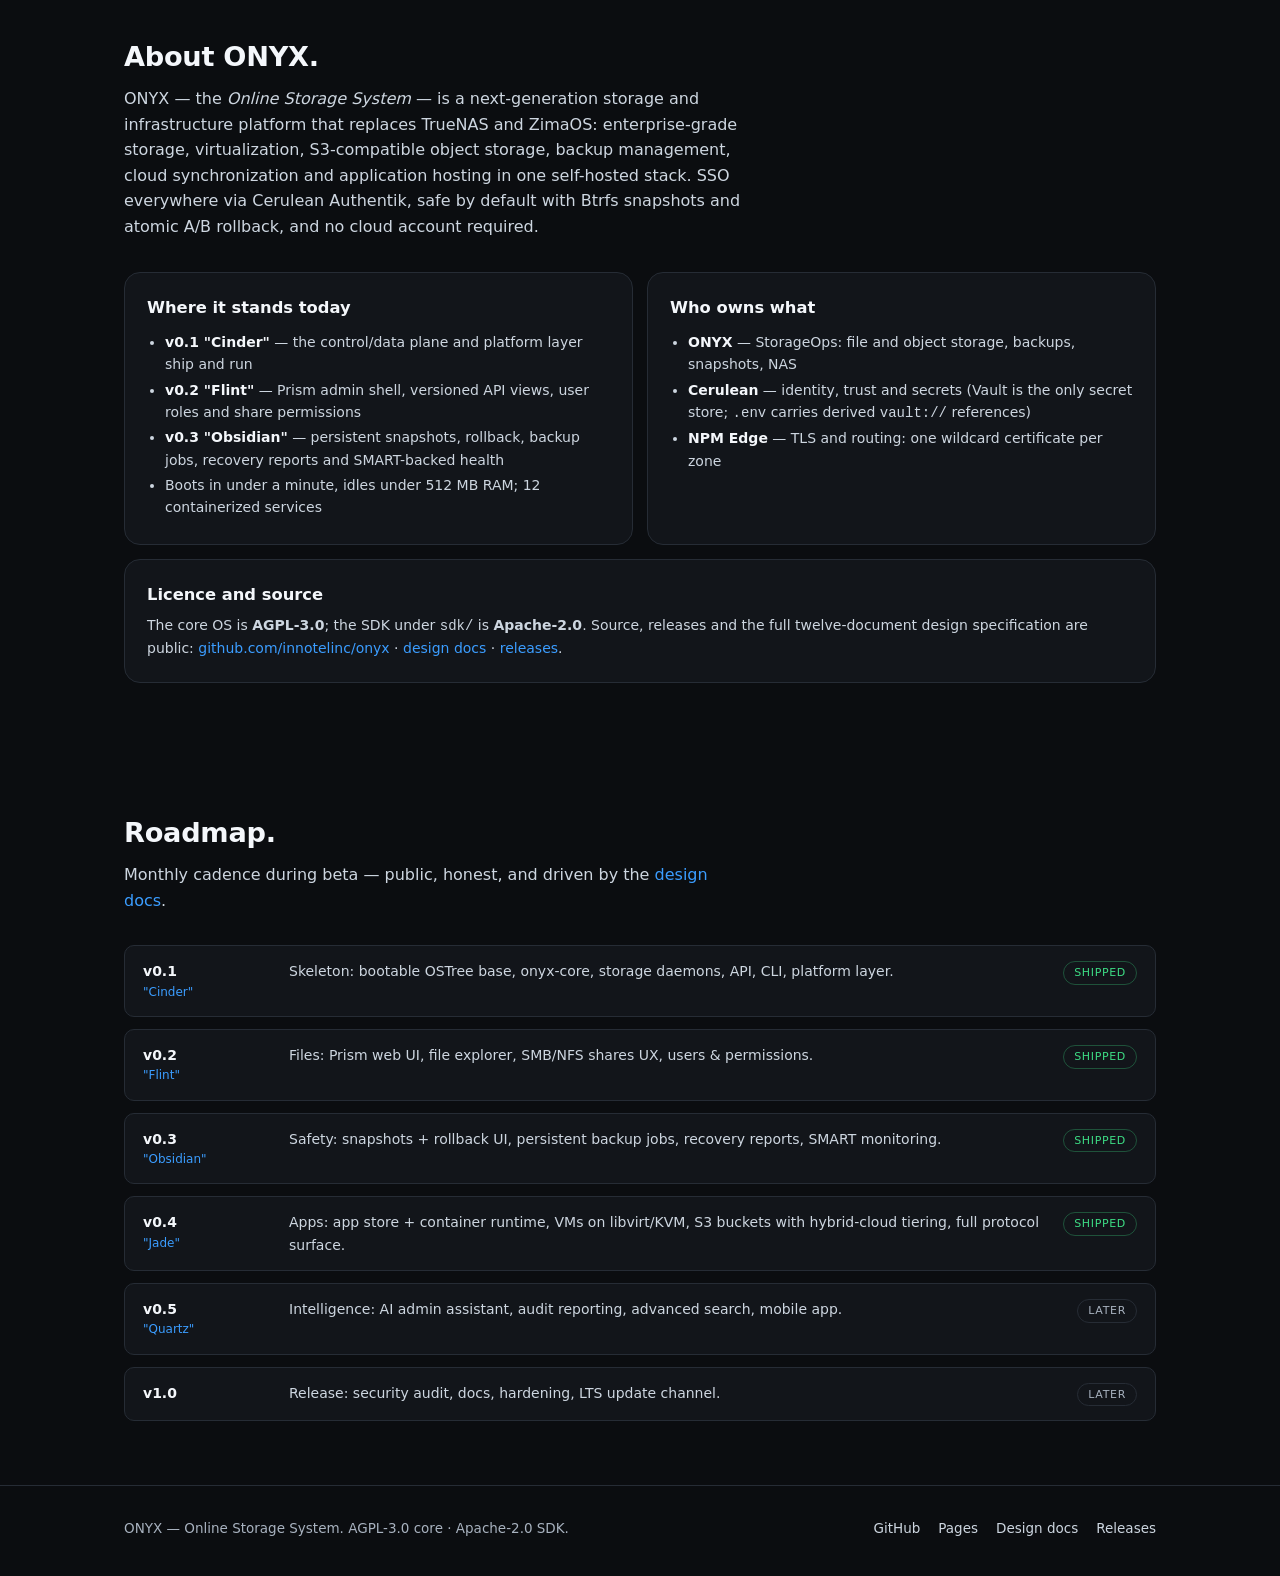
==== commit 850899d8: "Make pool storage visible and complete the v0.4 Jade platform surfaces The Files page reported the h" ====
--- a/web/landing/index.html
+++ b/web/landing/index.html
@@ -569,8 +569,8 @@
           </div>
           <div class="mile">
             <span class="tag">v0.4 <em>"Jade"</em></span>
-            <p>Apps: app store + sandboxing, Docker integration, VMs, full protocol surface.</p>
-            <span class="state later">later</span>
+            <p>Apps: app store + container runtime, VMs on libvirt/KVM, S3 buckets with hybrid-cloud tiering, full protocol surface.</p>
+            <span class="state done">shipped</span>
           </div>
           <div class="mile">
             <span class="tag">v0.5 <em>"Quartz"</em></span>
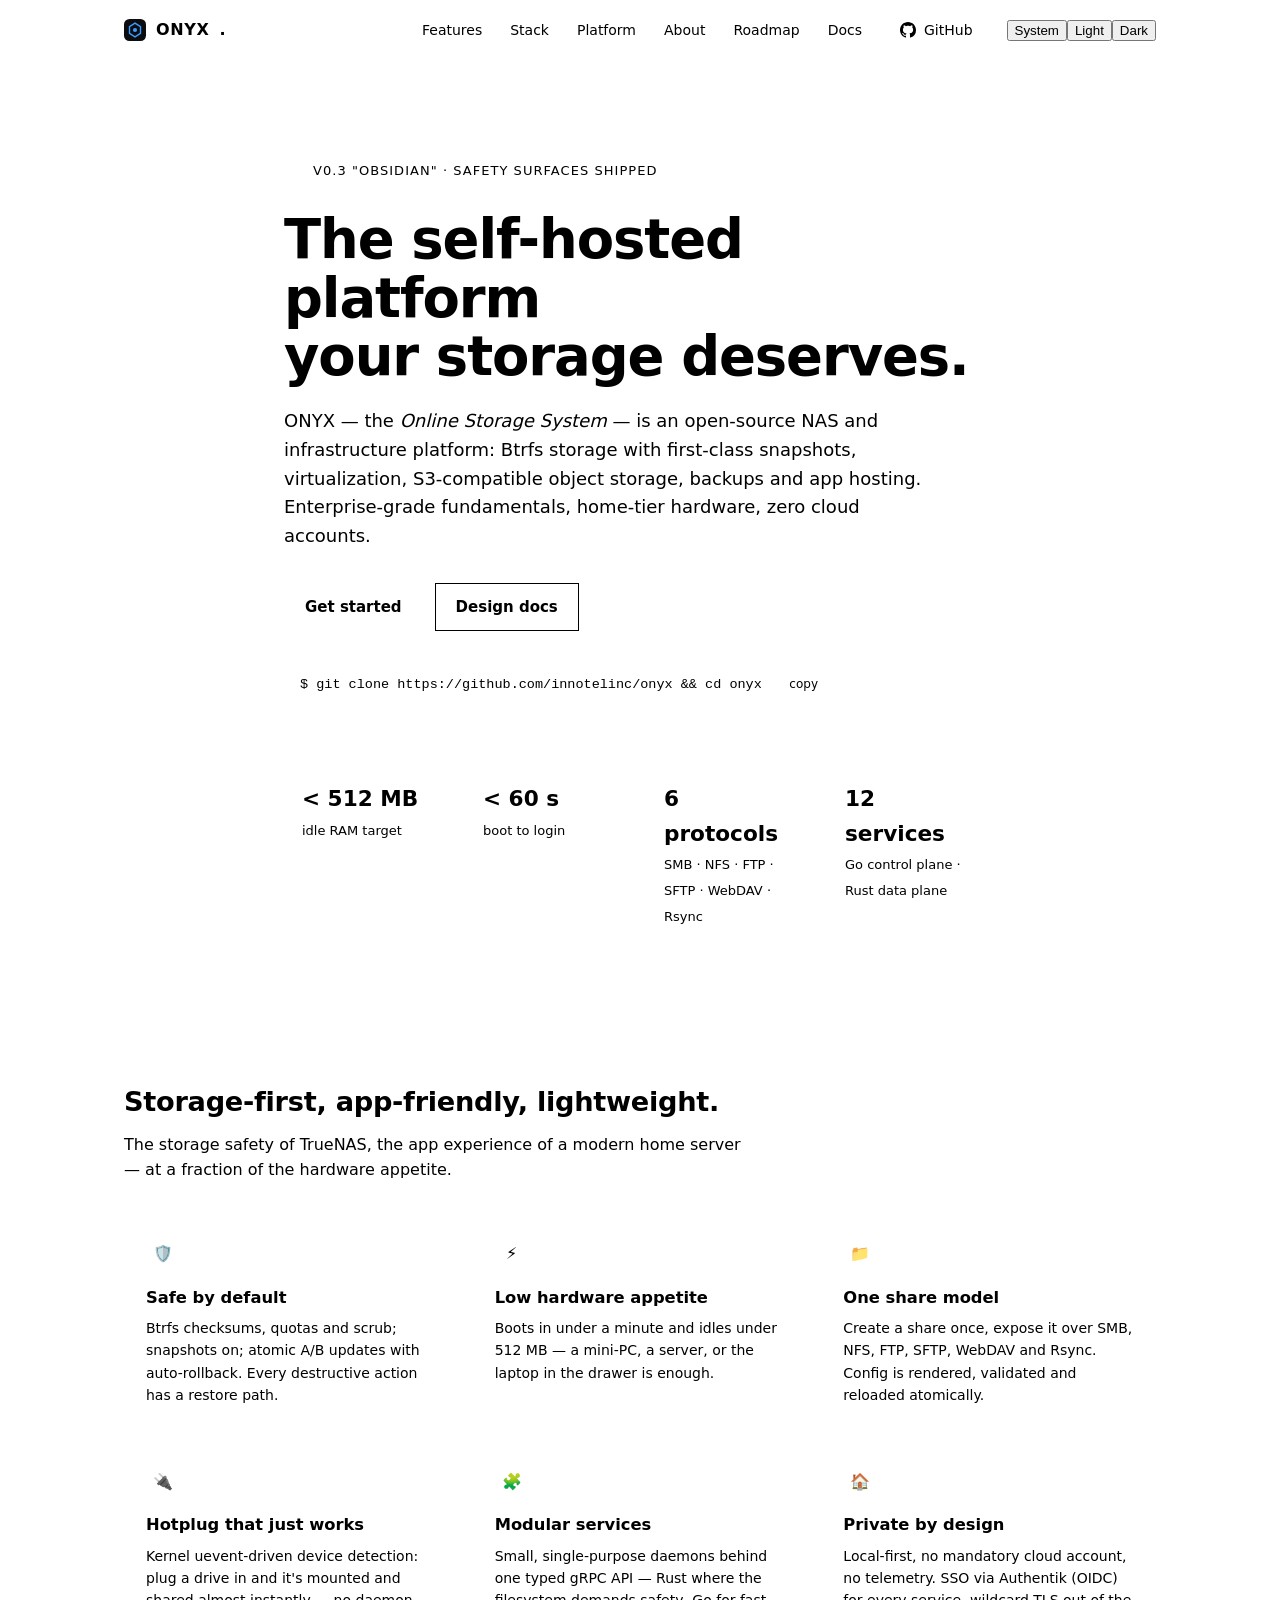
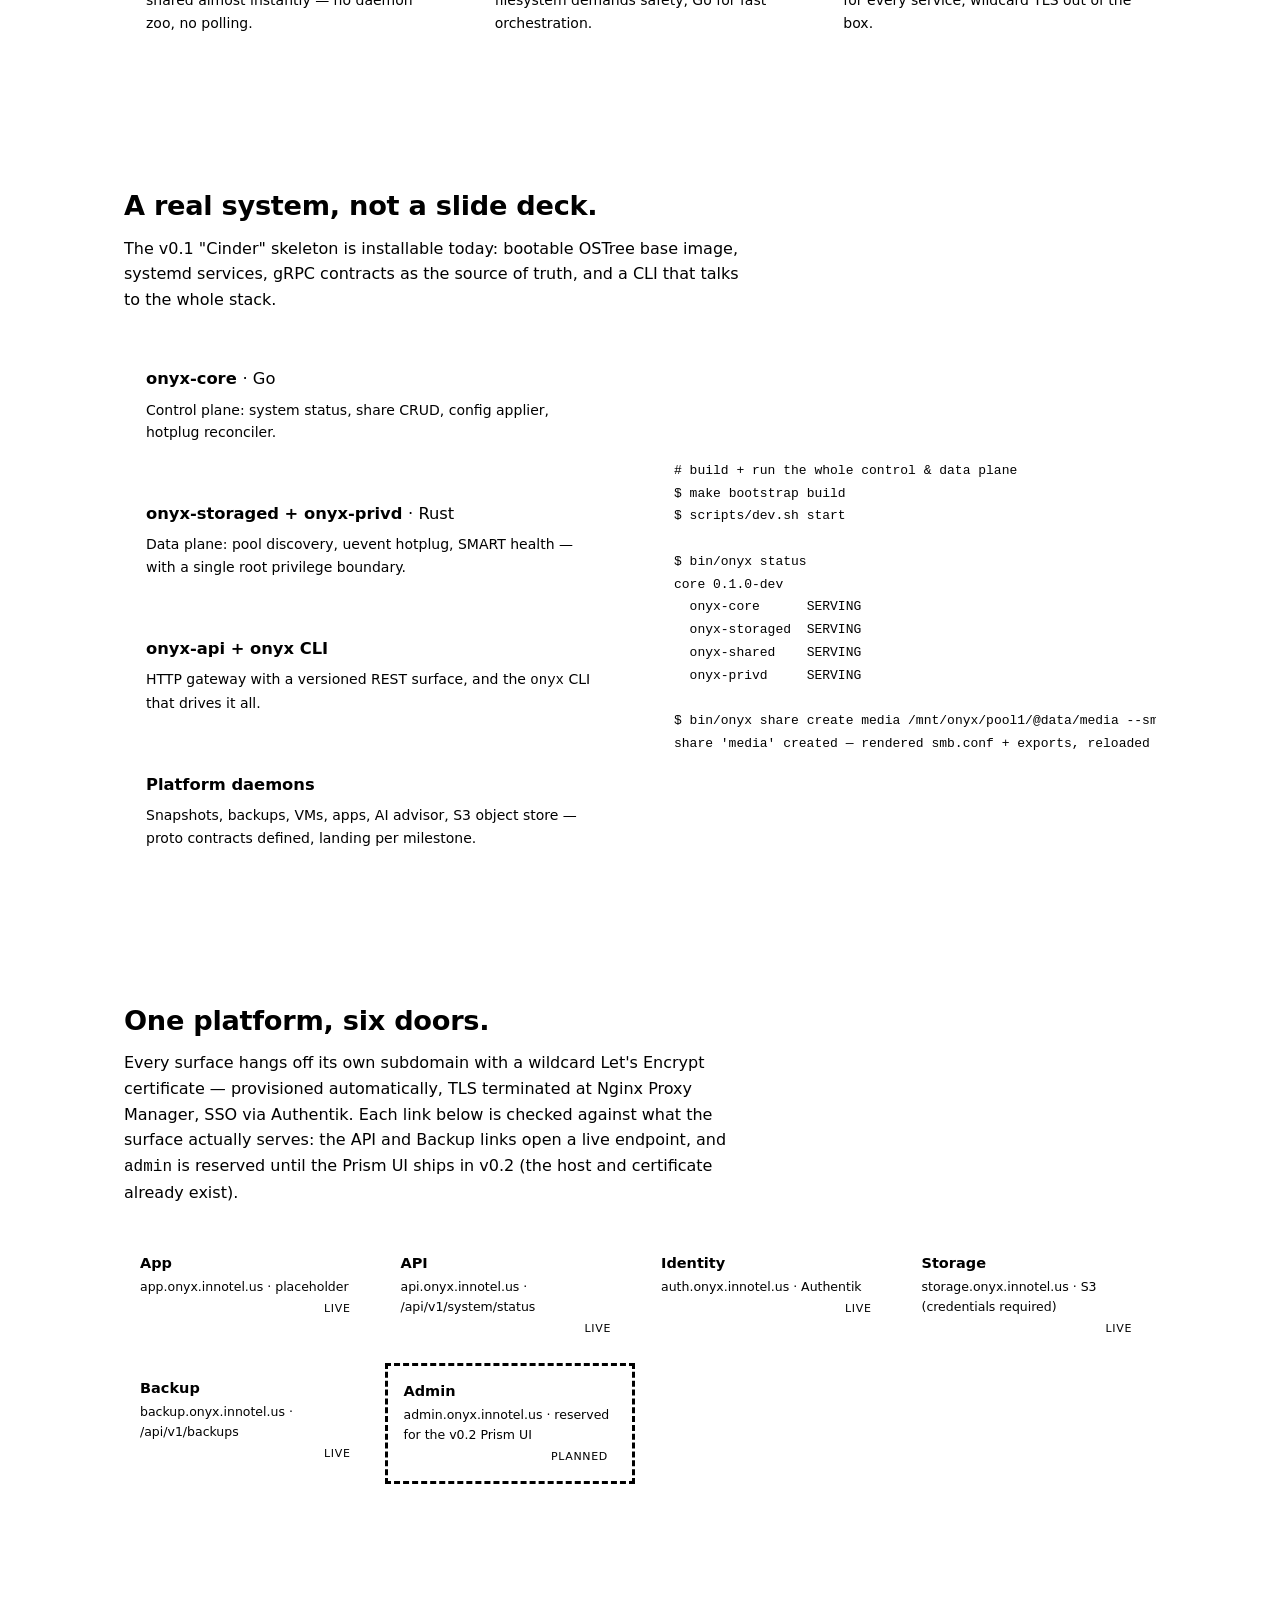
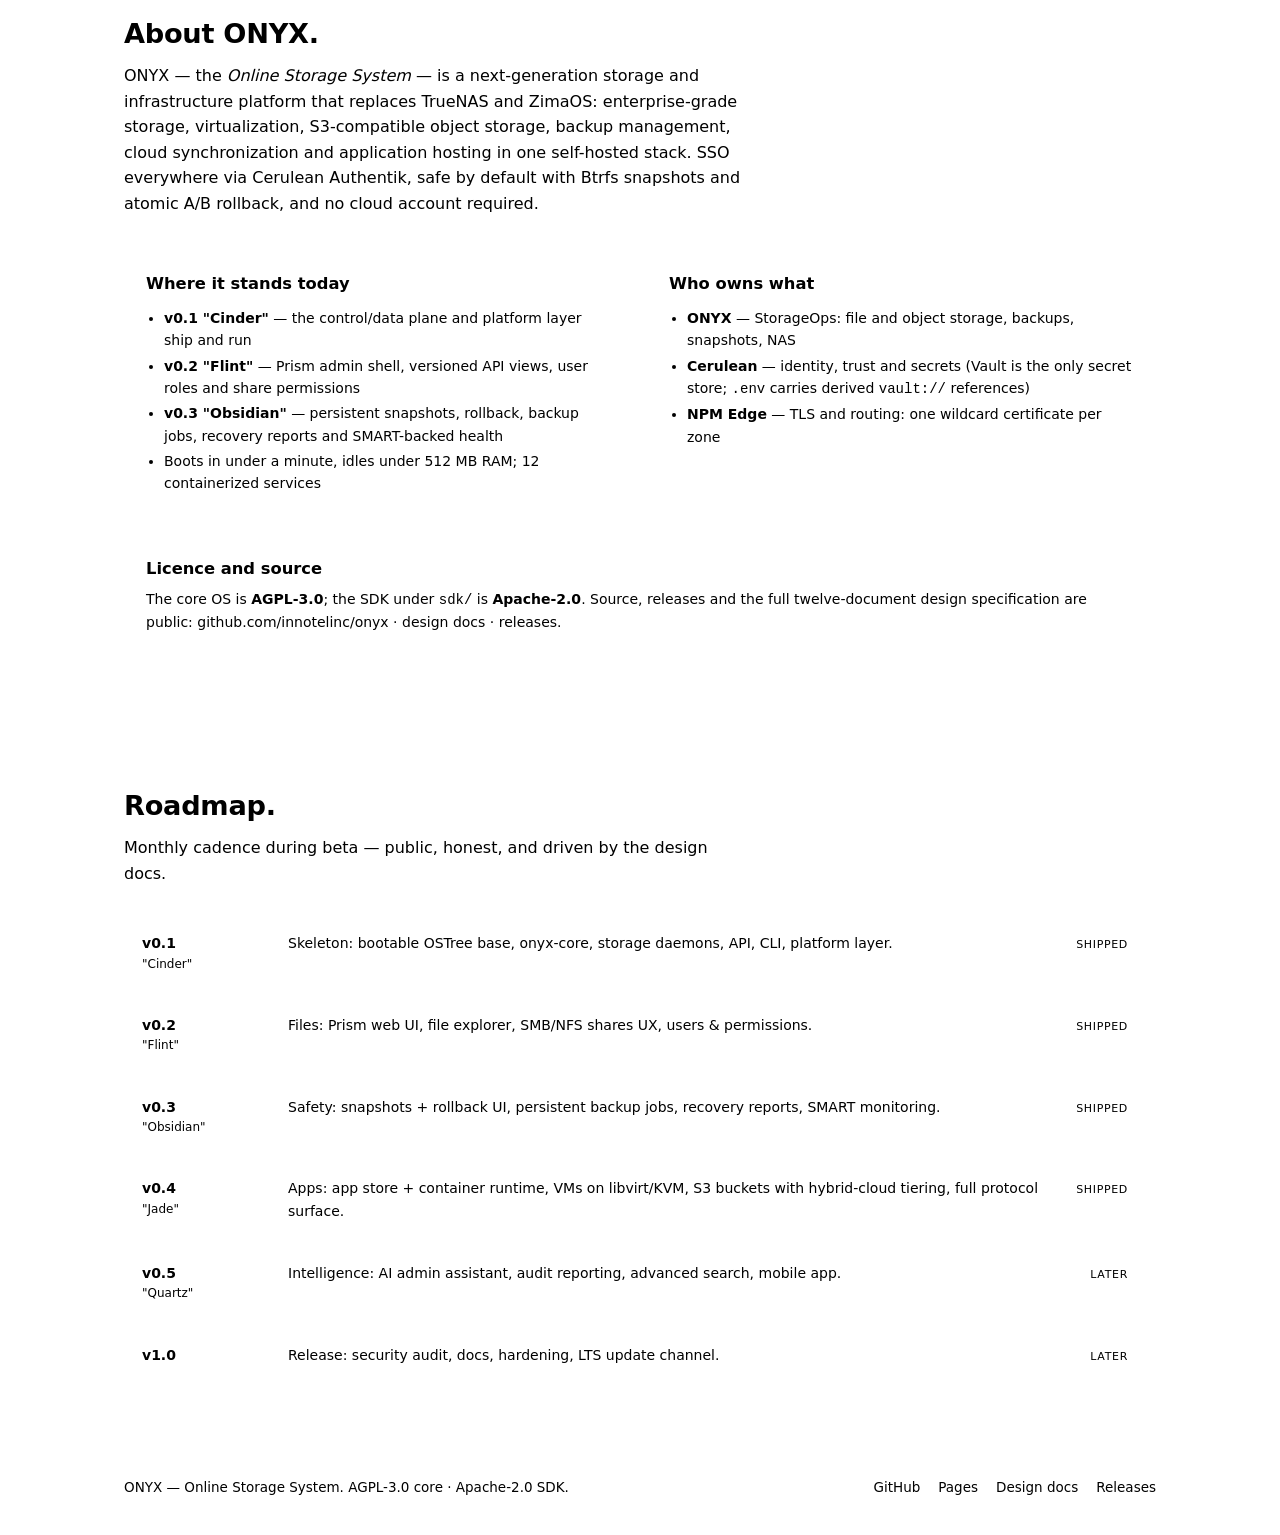
==== commit 7953a67d: "Adopt the Unity theme on the landing page and README The landing page now reads its colours from the" ====
--- a/web/landing/index.html
+++ b/web/landing/index.html
@@ -1,5 +1,5 @@
 <!doctype html>
-<html lang="en">
+<html lang="en" data-scheme="operations">
 <head>
   <meta charset="utf-8">
   <meta name="viewport" content="width=device-width, initial-scale=1">
@@ -9,30 +9,31 @@
   <meta property="og:description" content="Enterprise-grade storage, virtualization, object storage, backups and app hosting in one self-hosted stack.">
   <meta property="og:type" content="website">
   <link rel="icon" href="data:image/svg+xml,%3Csvg xmlns='http://www.w3.org/2000/svg' viewBox='0 0 32 32'%3E%3Crect width='32' height='32' rx='8' fill='%230b0d10'/%3E%3Cpath d='M16 6l8 5v10l-8 5-8-5V11z' fill='none' stroke='%233b9dff' stroke-width='2'/%3E%3Ccircle cx='16' cy='16' r='3' fill='%233b9dff'/%3E%3C/svg%3E">
-  <style>
+  <link rel="stylesheet" href="unity-theme.css">
+  <script>window.UNITY_DEFAULT_SCHEME = "operations";</script>
+  <script src="unity-theme.js"></script>
+  <style>:root {
+      --onyx-bg: var(--canvas);
+      --onyx-bg-elevated: var(--surface-muted);
+      --onyx-surface: var(--surface);
+      --onyx-surface-hover: var(--surface-sunken);
+      --onyx-border: var(--line);
+      --onyx-text: var(--ink);
+      --onyx-text-secondary: var(--ink-soft);
+      --onyx-text-muted: var(--ink-faint);
+      --onyx-accent: var(--brand);
+      --onyx-accent-hover: var(--brand-ring);
+      --onyx-accent-tint: var(--brand-soft);
+      --onyx-success: var(--ok);
+      --onyx-warning: var(--attention);
+      --onyx-danger: var(--bad);
+      --onyx-info: var(--info);
+      --radius-md: var(--radius);
+      --ease: cubic-bezier(.2, .8, .2, 1);
+    }
+
     /* ---- Prism tokens (docs/design/03) ---------------------------------- */
-    :root {
-      color-scheme: dark;
-      --onyx-bg: #0b0d10;
-      --onyx-bg-elevated: #12151a;
-      --onyx-surface: #181c22;
-      --onyx-surface-hover: #1f242c;
-      --onyx-border: #262c35;
-      --onyx-text: #f4f7fb;
-      --onyx-text-secondary: #cdd6e0; /* bright: body-copy safe on dark bg */
-      --onyx-text-muted: #a8b2bf;    /* bright: labels, footnotes */
-      --onyx-accent: #3b9dff;
-      --onyx-accent-hover: #6cb6ff;
-      --onyx-accent-tint: rgba(59, 157, 255, 0.12);
-      --onyx-success: #3ddc84;
-      --onyx-warning: #f5b544;
-      --onyx-danger: #f25f5f;
-      --onyx-info: #5ac8fa;
-      --radius-sm: 6px;
-      --radius-md: 10px;
-      --radius-lg: 16px;
-      --ease: cubic-bezier(.2, .8, .2, 1);
-    }
+    
 
     * { box-sizing: border-box; }
 
@@ -62,7 +63,7 @@
     /* ---- Top bar --------------------------------------------------------- */
     .topbar {
       position: sticky; top: 0; z-index: 10;
-      background: rgba(11, 13, 16, 0.72);
+      background: color-mix(in srgb, var(--canvas) 72%, transparent);
       backdrop-filter: blur(24px);
       -webkit-backdrop-filter: blur(24px);
       border-bottom: 1px solid var(--onyx-border);
@@ -105,8 +106,8 @@
       content: "";
       position: absolute; inset: 0;
       background:
-        radial-gradient(600px 320px at 70% -10%, rgba(59, 157, 255, 0.14), transparent 70%),
-        radial-gradient(500px 300px at 15% 110%, rgba(90, 200, 250, 0.08), transparent 70%);
+        radial-gradient(600px 320px at 70% -10%, color-mix(in srgb, var(--brand) 14%, transparent), transparent 70%),
+        radial-gradient(500px 300px at 15% 110%, color-mix(in srgb, var(--info) 8%, transparent), transparent 70%);
       pointer-events: none;
     }
     .hero-inner { position: relative; max-width: 760px; }
@@ -115,7 +116,7 @@
       font-size: 13px; letter-spacing: 0.08em; text-transform: uppercase;
       color: var(--onyx-accent-hover);
       background: var(--onyx-accent-tint);
-      border: 1px solid rgba(59, 157, 255, 0.25);
+      border: 1px solid color-mix(in srgb, var(--brand) 25%, transparent);
       border-radius: 999px;
       padding: 5px 14px;
       margin: 0 0 24px;
@@ -123,13 +124,13 @@
     .kicker .pulse {
       width: 7px; height: 7px; border-radius: 50%;
       background: var(--onyx-success);
-      box-shadow: 0 0 0 0 rgba(61, 220, 132, 0.5);
+      box-shadow: 0 0 0 0 color-mix(in srgb, var(--ok) 50%, transparent);
       animation: pulse 2.4s var(--ease) infinite;
     }
     @keyframes pulse {
-      0% { box-shadow: 0 0 0 0 rgba(61, 220, 132, 0.45); }
-      70% { box-shadow: 0 0 0 9px rgba(61, 220, 132, 0); }
-      100% { box-shadow: 0 0 0 0 rgba(61, 220, 132, 0); }
+      0% { box-shadow: 0 0 0 0 color-mix(in srgb, var(--ok) 45%, transparent); }
+      70% { box-shadow: 0 0 0 9px color-mix(in srgb, var(--ok) 0%, transparent); }
+      100% { box-shadow: 0 0 0 0 color-mix(in srgb, var(--ok) 0%, transparent); }
     }
     h1 {
       font-size: clamp(2.2rem, 5.5vw, 3.4rem);
@@ -155,8 +156,8 @@
       cursor: pointer;
       transition: background .15s var(--ease), border-color .15s var(--ease), transform .15s var(--ease);
     }
-    .btn-primary { background: var(--onyx-accent); color: #071018; font-weight: 600; }
-    .btn-primary:hover { background: var(--onyx-accent-hover); color: #071018; }
+    .btn-primary { background: var(--onyx-accent); color: var(--brand-ink); font-weight: 600; }
+    .btn-primary:hover { background: var(--onyx-accent-hover); color: var(--brand-ink); }
     .btn-secondary { border-color: var(--onyx-border); color: var(--onyx-text); background: transparent; }
     .btn-secondary:hover { border-color: var(--onyx-accent); background: var(--onyx-accent-tint); color: var(--onyx-text); }
     .quickstart {
@@ -215,7 +216,7 @@
       padding: 22px;
       transition: border-color .15s var(--ease), transform .15s var(--ease);
     }
-    .card:hover { border-color: #34404f; }
+    .card:hover { border-color: var(--brand-ink); }
     .card h3 { margin: 0 0 6px; font-size: 1.02rem; }
     .card p { margin: 0; color: var(--onyx-text-secondary); font-size: 14px; }
     .card .icon {
@@ -247,7 +248,7 @@
       margin-left: auto;
       font-size: 11px; letter-spacing: 0.06em; text-transform: uppercase;
       color: var(--onyx-success);
-      border: 1px solid rgba(61, 220, 132, 0.3);
+      border: 1px solid color-mix(in srgb, var(--ok) 30%, transparent);
       border-radius: 999px;
       padding: 1px 8px;
     }
@@ -259,7 +260,7 @@
       margin-left: auto;
       font-size: 11px; letter-spacing: 0.06em; text-transform: uppercase;
       color: var(--onyx-warning);
-      border: 1px solid rgba(245, 181, 68, 0.3);
+      border: 1px solid color-mix(in srgb, var(--attention) 30%, transparent);
       border-radius: 999px;
       padding: 1px 8px;
     }
@@ -307,8 +308,8 @@
       font-size: 11px; letter-spacing: 0.06em; text-transform: uppercase;
       border-radius: 999px; padding: 2px 10px;
     }
-    .mile .state.done { color: var(--onyx-success); border: 1px solid rgba(61, 220, 132, 0.3); }
-    .mile .state.next { color: var(--onyx-warning); border: 1px solid rgba(245, 181, 68, 0.3); }
+    .mile .state.done { color: var(--onyx-success); border: 1px solid color-mix(in srgb, var(--ok) 30%, transparent); }
+    .mile .state.next { color: var(--onyx-warning); border: 1px solid color-mix(in srgb, var(--attention) 30%, transparent); }
     .mile .state.later { color: var(--onyx-text-muted); border: 1px solid var(--onyx-border); }
 
     /* ---- Footer ----------------------------------------------------------- */
@@ -355,6 +356,7 @@
           GitHub
         </a>
       </nav>
+        <div class="ot-theme" role="group" aria-label="Colour theme" data-unity-switch><button type="button" data-theme-mode="system" aria-pressed="false">System</button><button type="button" data-theme-mode="light" aria-pressed="false">Light</button><button type="button" data-theme-mode="dark" aria-pressed="false">Dark</button></div>
     </div>
   </header>
 
@@ -619,5 +621,13 @@
       }
     });
   </script>
+  <script>(function(){
+  var api=window.UnityTheme||window.OntrakTheme;if(!api)return;
+  function paint(){var now=api.mode();var all=document.querySelectorAll('[data-theme-mode]');
+    for(var i=0;i<all.length;i++){all[i].setAttribute('aria-pressed',String(all[i].getAttribute('data-theme-mode')===now));}}
+  var buttons=document.querySelectorAll('[data-theme-mode]');
+  for(var i=0;i<buttons.length;i++){buttons[i].addEventListener('click',function(){api.setMode(this.getAttribute('data-theme-mode'));});}
+  window.addEventListener('unity:theme',paint);window.addEventListener('ontrak:theme',paint);paint();
+})();</script>
 </body>
 </html>
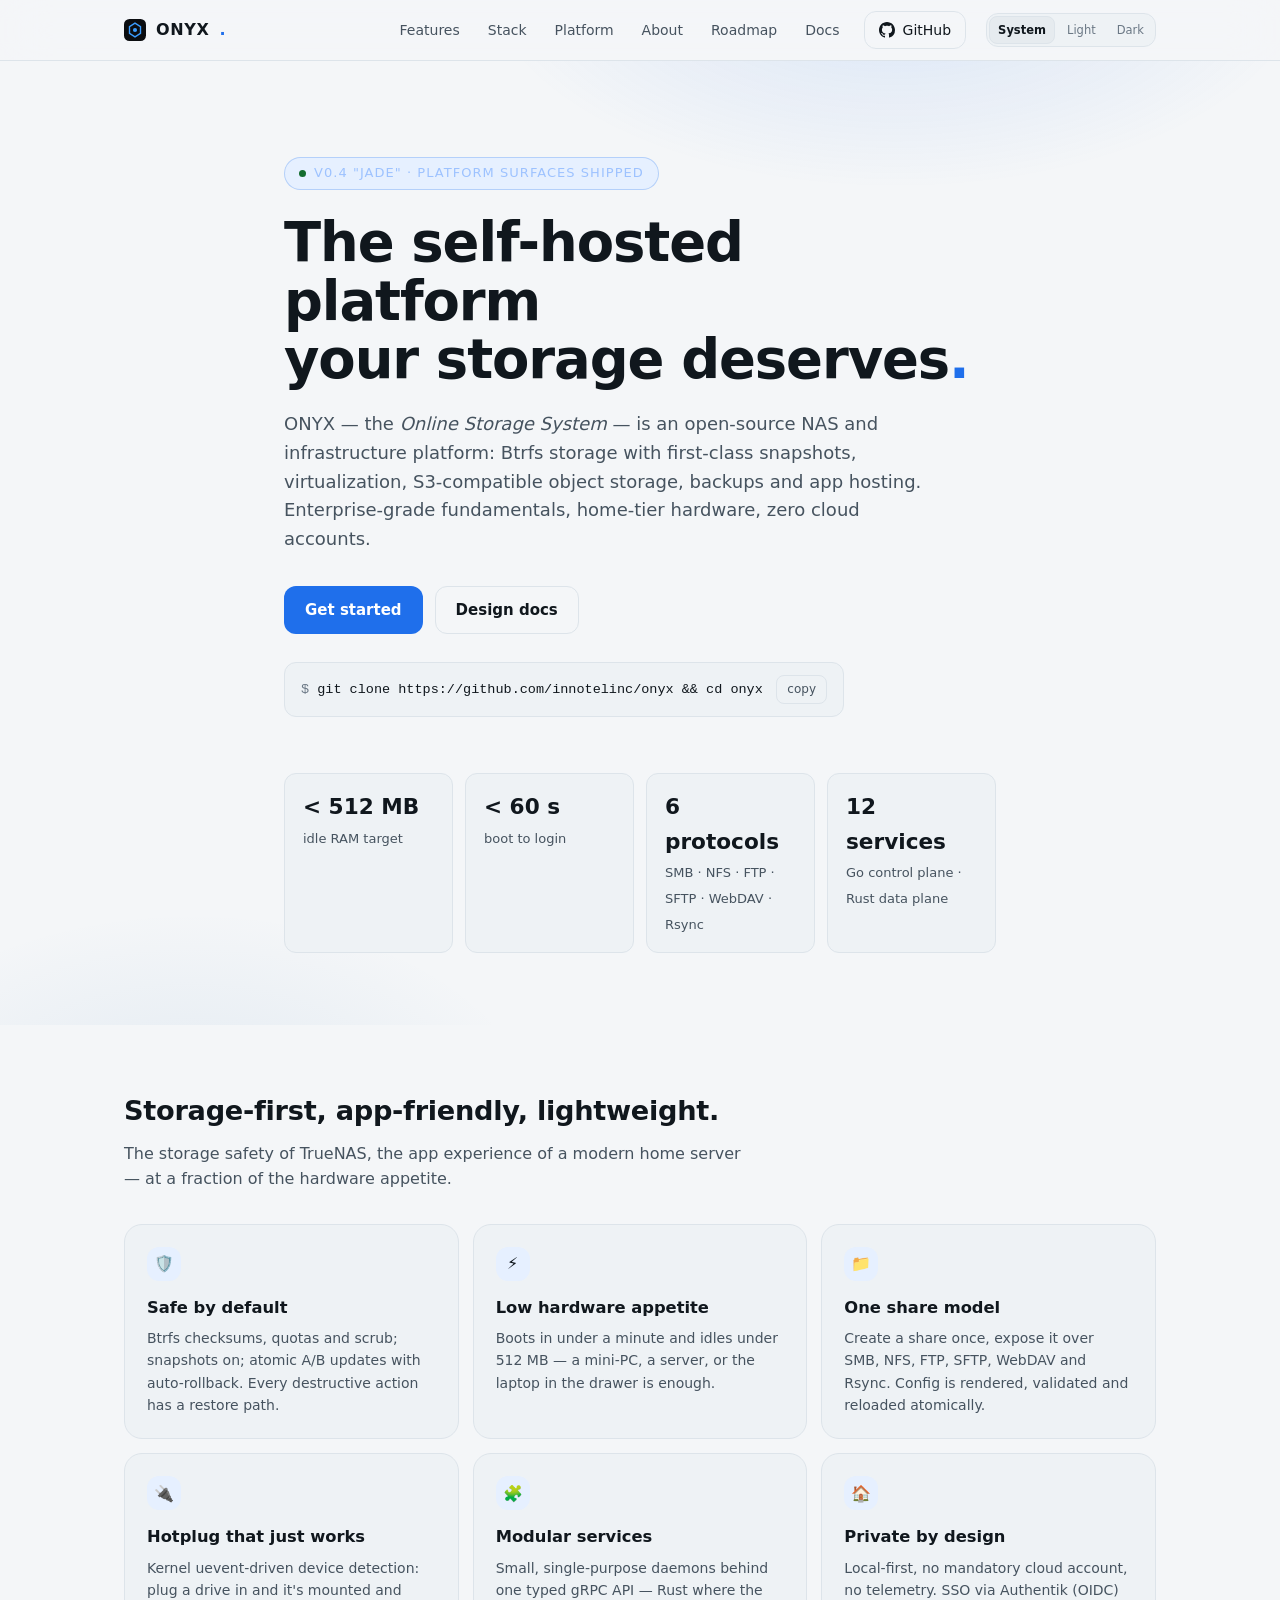
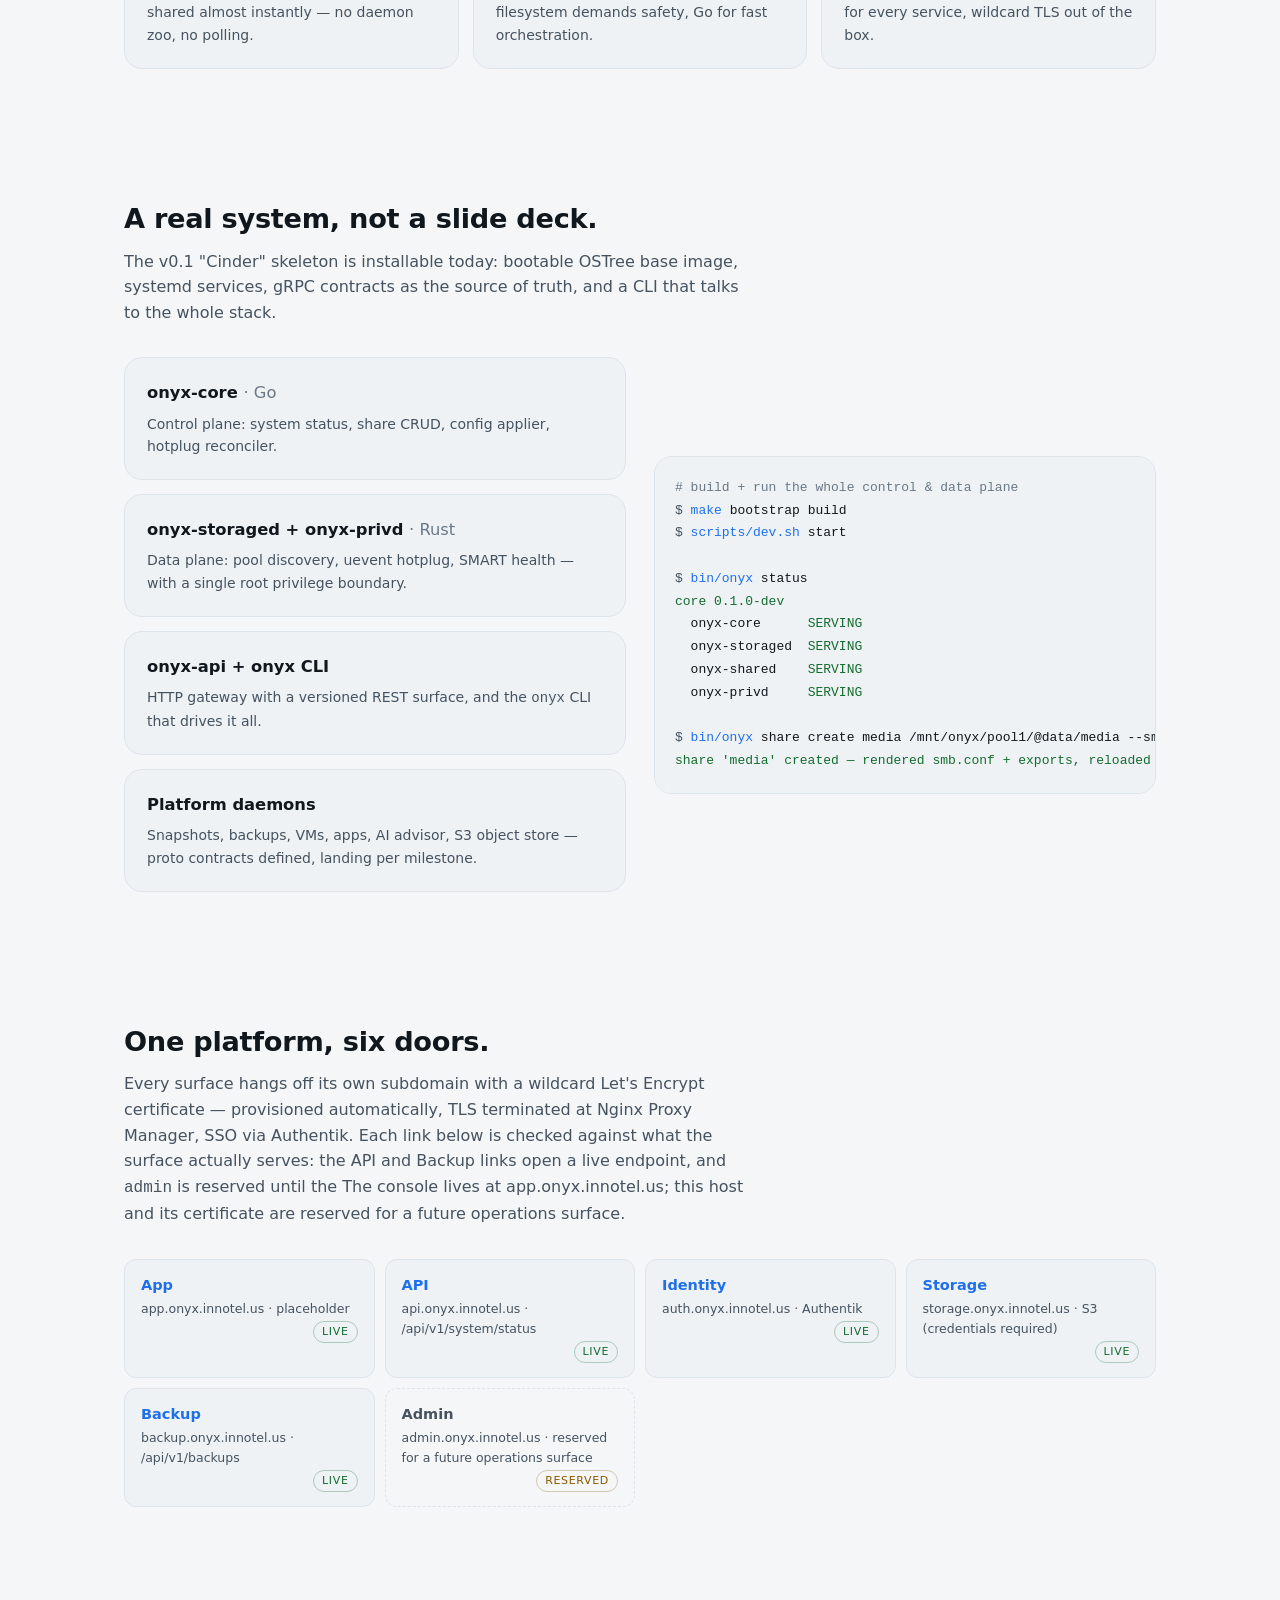
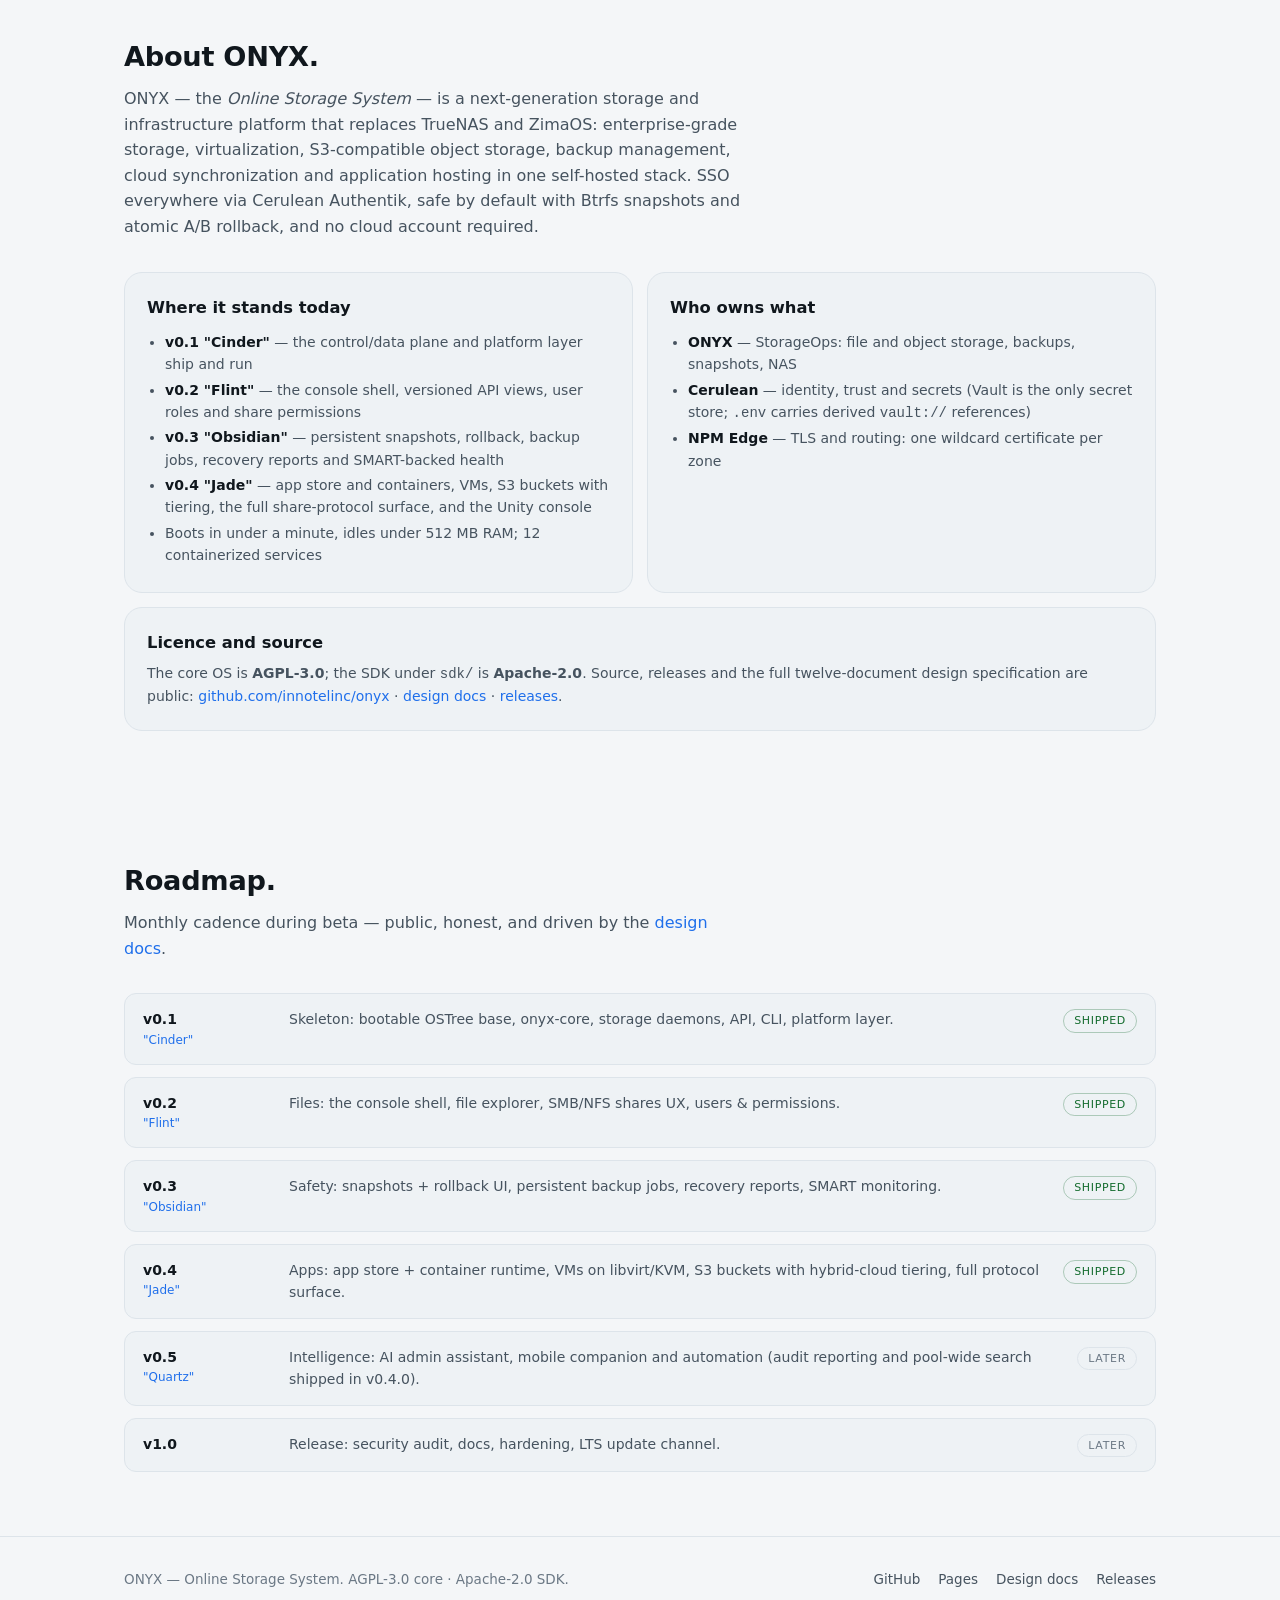
==== commit 278255bf: "Rebuild the console on Unity and ship v0.4 Jade The console is the platform's front door, so it now " ====
--- a/web/landing/index.html
+++ b/web/landing/index.html
@@ -32,7 +32,7 @@
       --ease: cubic-bezier(.2, .8, .2, 1);
     }
 
-    /* ---- Prism tokens (docs/design/03) ---------------------------------- */
+    /* ---- Legacy aliases onto the Unity tokens (docs/design/03) ---------- */
     
 
     * { box-sizing: border-box; }
@@ -216,7 +216,7 @@
       padding: 22px;
       transition: border-color .15s var(--ease), transform .15s var(--ease);
     }
-    .card:hover { border-color: var(--brand-ink); }
+    .card:hover { border-color: var(--brand); }
     .card h3 { margin: 0 0 6px; font-size: 1.02rem; }
     .card p { margin: 0; color: var(--onyx-text-secondary); font-size: 14px; }
     .card .icon {
@@ -326,6 +326,35 @@
     footer a { color: var(--onyx-text-secondary); }
     footer a:hover { color: var(--onyx-text); }
     .foot-links { display: flex; gap: 18px; flex-wrap: wrap; }
+
+    .ot-theme { display: flex; align-items: center; gap: 3px; padding: 2px; border: 1px solid var(--onyx-border); border-radius: var(--radius-md); }
+    .ot-theme button {
+      border: 1px solid transparent; background: transparent; color: var(--onyx-text-muted);
+      border-radius: var(--radius-sm); padding: 4px 8px; font: inherit; font-size: 11.5px; cursor: pointer;
+    }
+    .ot-theme button:hover { color: var(--onyx-text); }
+    .ot-theme button[aria-pressed="true"] { background: var(--onyx-surface-hover); border-color: var(--onyx-border); color: var(--onyx-text); }
+
+    @media (max-width: 760px) {
+      .wrap { padding: 0 16px; }
+      .topbar-inner { height: auto; flex-wrap: wrap; gap: 8px; padding: 9px 0; }
+      .topbar nav { margin-left: 0; width: 100%; overflow-x: auto; justify-content: flex-start; gap: 2px; padding-bottom: 2px; }
+      .topbar nav a { padding: 6px 8px; font-size: 13px; white-space: nowrap; }
+      .topbar .gh { display: none; }
+      .topbar .ot-theme { margin-left: auto; }
+      .hero { padding: 56px 0 40px; }
+      .hero-inner { max-width: none; }
+      section { padding: 44px 0; }
+      .grid-2, .grid-3 { grid-template-columns: 1fr; }
+      .split { min-width: 0; }
+      .split > * { min-width: 0; }
+      pre.terminal { font-size: 12px; padding: 14px; max-width: 100%; }
+      .quickstart { flex-wrap: wrap; }
+      .quickstart code { min-width: 0; white-space: normal; overflow-wrap: anywhere; }
+      .mile { flex-direction: column; gap: 6px; }
+      .mile .tag { flex: none; }
+      .stats { margin-top: 36px; }
+    }
 
     @media (prefers-reduced-motion: reduce) {
       *, *::before, *::after { animation: none !important; transition: none !important; }
@@ -364,7 +393,7 @@
     <!-- Hero -->
     <div class="hero">
       <div class="wrap hero-inner">
-        <p class="kicker"><span class="pulse" aria-hidden="true"></span> v0.3 "Obsidian" · safety surfaces shipped</p>
+        <p class="kicker"><span class="pulse" aria-hidden="true"></span> v0.4 "Jade" · platform surfaces shipped</p>
         <h1>The self-hosted platform<br>your storage deserves<span class="accent">.</span></h1>
         <p class="lede">
           ONYX — the <em>Online Storage System</em> — is an open-source NAS and infrastructure
@@ -487,7 +516,7 @@
           provisioned automatically, TLS terminated at Nginx Proxy Manager, SSO via Authentik.
           Each link below is checked against what the surface actually serves: the API and
           Backup links open a live endpoint, and <code>admin</code> is reserved until the
-          Prism UI ships in v0.2 (the host and certificate already exist).
+          The console lives at app.onyx.innotel.us; this host and its certificate are reserved for a future operations surface.
         </p>
         <div class="surfaces">
           <a class="surface" href="https://app.onyx.innotel.us"><b>App</b><small>app.onyx.innotel.us · placeholder</small><span class="live">live</span></a>
@@ -495,7 +524,7 @@
           <a class="surface" href="https://auth.onyx.innotel.us"><b>Identity</b><small>auth.onyx.innotel.us · Authentik</small><span class="live">live</span></a>
           <a class="surface" href="https://storage.onyx.innotel.us"><b>Storage</b><small>storage.onyx.innotel.us · S3 (credentials required)</small><span class="live">live</span></a>
           <a class="surface" href="https://backup.onyx.innotel.us/api/v1/backups"><b>Backup</b><small>backup.onyx.innotel.us · /api/v1/backups</small><span class="live">live</span></a>
-          <div class="surface reserved"><b>Admin</b><small>admin.onyx.innotel.us · reserved for the v0.2 Prism UI</small><span class="soon">planned</span></div>
+          <div class="surface reserved"><b>Admin</b><small>admin.onyx.innotel.us · reserved for a future operations surface</small><span class="soon">reserved</span></div>
         </div>
       </div>
     </section>
@@ -517,10 +546,12 @@
             <h3>Where it stands today</h3>
             <ul>
               <li><b>v0.1 "Cinder"</b> — the control/data plane and platform layer ship and run</li>
-              <li><b>v0.2 "Flint"</b> — Prism admin shell, versioned API views, user roles and
+              <li><b>v0.2 "Flint"</b> — the console shell, versioned API views, user roles and
                 share permissions</li>
               <li><b>v0.3 "Obsidian"</b> — persistent snapshots, rollback, backup jobs,
                 recovery reports and SMART-backed health</li>
+              <li><b>v0.4 "Jade"</b> — app store and containers, VMs, S3 buckets with tiering,
+                the full share-protocol surface, and the Unity console</li>
               <li>Boots in under a minute, idles under 512 MB RAM; 12 containerized services</li>
             </ul>
           </div>
@@ -561,7 +592,7 @@
           </div>
           <div class="mile">
             <span class="tag">v0.2 <em>"Flint"</em></span>
-            <p>Files: Prism web UI, file explorer, SMB/NFS shares UX, users &amp; permissions.</p>
+            <p>Files: the console shell, file explorer, SMB/NFS shares UX, users &amp; permissions.</p>
             <span class="state done">shipped</span>
           </div>
           <div class="mile">
@@ -576,7 +607,7 @@
           </div>
           <div class="mile">
             <span class="tag">v0.5 <em>"Quartz"</em></span>
-            <p>Intelligence: AI admin assistant, audit reporting, advanced search, mobile app.</p>
+            <p>Intelligence: AI admin assistant, mobile companion and automation (audit reporting and pool-wide search shipped in v0.4.0).</p>
             <span class="state later">later</span>
           </div>
           <div class="mile">
--- a/web/landing/unity-theme.css
+++ b/web/landing/unity-theme.css
@@ -0,0 +1,870 @@
+/*
+ * ═══════════════════════════════════════════════════════════════════════════
+ * UNITY — the shared theme.  THE canonical copy.
+ * ═══════════════════════════════════════════════════════════════════════════
+ *
+ * One theme for every Innotel project, not just the OnTrak ones. `theme/README.md`
+ * is the adoption guide for a new project; this file is the palette.
+ *
+ * Every product ships a byte-identical copy of this file (each app is built from its
+ * own directory, so a file outside the build context cannot be imported).
+ * `theme/tests/test_theme_copies.py` fails if any copy drifts, which is what stops
+ * "one palette" from becoming five opinions over six months.
+ *
+ * ── Two names worth keeping apart ──────────────────────────────────────────
+ *
+ *   **Unity** (this)   the theme: three schemes, two modes, one vocabulary.
+ *   **OnTrak Unity**  the portal that is one of the things wearing it. The theme
+ *                     came first and the product took its name, which is the
+ *                     direction that causes no trouble.
+ *
+ * ── What is here, and why it is shaped this way ────────────────────────────
+ *
+ * THREE SCHEMES, TWO MODES, ONE VOCABULARY.
+ *
+ *   scheme "desk"        the training range and the service desk — the violet
+ *                        family that Tix and OnTrak IT Support Training already
+ *                        use, so those two apps change least.
+ *   scheme "operations"  the operations consoles — the graphite-and-blue family
+ *                        that OnTrak Sync and the Unity portal already use.
+ *   scheme "soc"         the security-operations console — the navy-and-cyan
+ *                        family Sentinel wears, in the visual language of the
+ *                        open-source SIEM consoles.
+ *
+ *   mode "light" / "dark" applies to all three, and `system` follows the machine.
+ *
+ * A product picks its default scheme; the person can override either axis, and the
+ * choice is remembered per browser. That is the whole point of the exercise: the
+ * same page should be readable in a bright office and at 3am, and an operator who
+ * has learned one product's colours should not have to relearn them in the next.
+ *
+ * The vocabulary is deliberately semantic — `--surface`, `--ink-faint`,
+ * `--attention` — and never visual. A class that says what a thing *is* (a
+ * finding, an outage, an SLA breach) cannot quietly pick a new colour, and
+ * `--unknown` exists as its own token because a check that never ran must never be
+ * painted the same as a check that passed.
+ *
+ * Usage: set `data-scheme` and `data-mode` on <html> (see unity-theme.js), then use
+ * the tokens. No component should name a raw colour.
+ */
+
+/* ══ scheme: desk — light ═══════════════════════════════════════════════════ */
+:root {
+  color-scheme: light;
+
+  --canvas: #f7f6fb;
+  --surface: #ffffff;
+  --surface-muted: #f1effa;
+  --surface-sunken: #ebe7f6;
+  --line: #e4e0f0;
+  --line-strong: #cec8e3;
+
+  --ink: #191430;
+  --ink-soft: #4b4468;
+  --ink-faint: #6d6789;
+
+  --brand: #5f3fe6;
+  --brand-soft: #ece8ff;
+  --brand-ink: #ffffff;
+  --brand-ring: #b9a8f7;
+
+  --ok: #146c2e;
+  --ok-soft: #e4f6e8;
+  --info: #1360a8;
+  --info-soft: #e5f0fb;
+  --bad: #b3261e;
+  --bad-soft: #fdeceb;
+  --attention: #8a5a00;
+  --attention-soft: #fdf3dd;
+  --unknown: #6b6b76;
+  --unknown-soft: #efeff3;
+
+  /* The products' identifying colours. A tone is a *label*, never the only
+     signal: every tile also carries the product's name in text. */
+  --tone-its: #4d6b00;
+  --tone-tix: #0a5c9e;
+  --tone-sentinel: #b0246a;
+  --tone-sync: #05685e;
+  --tone-genie: #7c3aed;
+  --tone-engineer: #0f766e;
+  --tone-lab: #b45309;
+  --tone-godmode: #b91c1c;
+  --tone-unity: #0891b2;
+
+  --shadow-card: 0 1px 2px rgb(25 20 48 / 5%), 0 10px 30px -14px rgb(25 20 48 / 18%);
+  --shadow-pop: 0 8px 28px -8px rgb(25 20 48 / 26%);
+
+  /*
+   * ── Liquid glass ───────────────────────────────────────────────────────
+   *
+   * A surface made of light rather than of a solid colour: a translucent tint
+   * over whatever is behind it, a hairline edge brighter than the tint (the
+   * "light catch" on a pane's rim), a soft drop shadow to lift it off the
+   * canvas, and a blur of the content underneath.
+   *
+   * The tokens are mixed from the *scheme's own* surface and ink, so they are
+   * defined once here instead of six times — the value of `--surface` is resolved
+   * where the glass is used, not where this block is written. A light scheme gets
+   * white frosted panes, a dark one gets smoked glass, and a product does not have
+   * to know which it is to use them.
+   *
+   * `--glass-tint` is the everyday pane (sidebar, rail, composer); the `-strong`
+   * one is for something that must stay readable over busy content (a dialog, a
+   * menu). Both keep enough opacity that text contrast does not depend on the blur
+   * being supported.
+   */
+  --glass-tint: color-mix(in srgb, var(--surface) 66%, transparent);
+  --glass-tint-strong: color-mix(in srgb, var(--surface) 86%, transparent);
+  --glass-tint-soft: color-mix(in srgb, var(--surface) 42%, transparent);
+  --glass-line: color-mix(in srgb, var(--ink) 12%, transparent);
+  --glass-line-bright: color-mix(in srgb, #ffffff 55%, transparent);
+  --glass-sheen: linear-gradient(
+    180deg,
+    color-mix(in srgb, #ffffff 22%, transparent),
+    transparent 38%
+  );
+  --glass-shadow: 0 1px 2px color-mix(in srgb, var(--ink) 8%, transparent),
+    0 24px 60px -32px color-mix(in srgb, var(--ink) 55%, transparent);
+  --glass-shadow-pop: 0 1px 0 color-mix(in srgb, #ffffff 45%, transparent) inset,
+    0 2px 6px color-mix(in srgb, var(--ink) 10%, transparent),
+    0 30px 70px -28px color-mix(in srgb, var(--ink) 60%, transparent);
+  --glass-blur: 20px;
+  --glass-saturate: 140%;
+  --glass-radius: 16px;
+
+  --radius-sm: 8px;
+  --radius: 12px;
+  --radius-lg: 18px;
+  --radius-pill: 999px;
+
+  --font-sans: -apple-system, BlinkMacSystemFont, "Segoe UI", Roboto, Helvetica, Arial, sans-serif;
+  --font-display: var(--font-sans);
+  --mono: ui-monospace, SFMono-Regular, "SF Mono", Menlo, Consolas, monospace;
+
+  --space-1: 4px;
+  --space-2: 8px;
+  --space-3: 12px;
+  --space-4: 16px;
+  --space-5: 22px;
+  --space-6: 32px;
+}
+
+/* ══ scheme: desk — dark ════════════════════════════════════════════════════ */
+@media (prefers-color-scheme: dark) {
+  :root:not([data-mode="light"]) {
+    color-scheme: dark;
+
+    --canvas: #100c22;
+    --surface: #1a1433;
+    --surface-muted: #221a40;
+    --surface-sunken: #151029;
+    --line: #332a55;
+    --line-strong: #453a6e;
+
+    --ink: #f5f3ff;
+    --ink-soft: #c3bce0;
+    --ink-faint: #9a92bd;
+
+    --brand: #9b83ff;
+    --brand-soft: #2a2154;
+    --brand-ink: #14102a;
+    --brand-ring: #5b46a8;
+
+    --ok: #5ed37a;
+    --ok-soft: #16301f;
+    --info: #6cc0ff;
+    --info-soft: #152a3f;
+    --bad: #ff8a80;
+    --bad-soft: #34191a;
+    --attention: #ffc157;
+    --attention-soft: #33260f;
+    --unknown: #8f87b3;
+    --unknown-soft: #241e42;
+
+    --tone-its: #b4e85c;
+    --tone-tix: #6cc0ff;
+    --tone-sentinel: #ff7cb4;
+    --tone-sync: #3fd3c1;
+    --tone-genie: #c4b5fd;
+    --tone-engineer: #5eead4;
+    --tone-lab: #fbbf24;
+    --tone-godmode: #fca5a5;
+    --tone-unity: #67e8f9;
+
+    --shadow-card: 0 1px 2px rgb(0 0 0 / 30%), 0 12px 32px -14px rgb(0 0 0 / 60%);
+    --shadow-pop: 0 10px 34px -8px rgb(0 0 0 / 66%);
+  }
+}
+
+/* The same thing, asked for explicitly. A person who picks "dark" gets dark on a
+   machine that prefers light, which is the entire reason the toggle exists. */
+:root[data-mode="dark"] {
+  color-scheme: dark;
+
+  --canvas: #100c22;
+  --surface: #1a1433;
+  --surface-muted: #221a40;
+  --surface-sunken: #151029;
+  --line: #332a55;
+  --line-strong: #453a6e;
+
+  --ink: #f5f3ff;
+  --ink-soft: #c3bce0;
+  --ink-faint: #9a92bd;
+
+  --brand: #9b83ff;
+  --brand-soft: #2a2154;
+  --brand-ink: #14102a;
+  --brand-ring: #5b46a8;
+
+  --ok: #5ed37a;
+  --ok-soft: #16301f;
+  --info: #6cc0ff;
+  --info-soft: #152a3f;
+  --bad: #ff8a80;
+  --bad-soft: #34191a;
+  --attention: #ffc157;
+  --attention-soft: #33260f;
+  --unknown: #8f87b3;
+  --unknown-soft: #241e42;
+
+  --tone-its: #b4e85c;
+  --tone-tix: #6cc0ff;
+  --tone-sentinel: #ff7cb4;
+  --tone-sync: #3fd3c1;
+  --tone-genie: #c4b5fd;
+  --tone-engineer: #5eead4;
+  --tone-lab: #fbbf24;
+  --tone-godmode: #fca5a5;
+  --tone-unity: #67e8f9;
+
+  --shadow-card: 0 1px 2px rgb(0 0 0 / 30%), 0 12px 32px -14px rgb(0 0 0 / 60%);
+  --shadow-pop: 0 10px 34px -8px rgb(0 0 0 / 66%);
+}
+
+/* ══ scheme: operations — light (graphite neutrals, blue brand) ════════════ */
+:root[data-scheme="operations"] {
+  color-scheme: light;
+
+  --canvas: #f4f6f8;
+  --surface: #ffffff;
+  --surface-muted: #eef2f5;
+  --surface-sunken: #e6ebef;
+  --line: #dde4ea;
+  --line-strong: #c2ccd6;
+
+  --ink: #10171d;
+  --ink-soft: #46535f;
+  --ink-faint: #6b7885;
+
+  --brand: #1f6feb;
+  --brand-soft: #e6f0ff;
+  --brand-ink: #ffffff;
+  --brand-ring: #9dc2ff;
+
+  --tone-its: #3f6212;
+  --tone-tix: #1f6feb;
+  --tone-sentinel: #9d174d;
+  --tone-sync: #0f766e;
+  --tone-genie: #7c3aed;
+  --tone-engineer: #0f766e;
+  --tone-lab: #a16207;
+  --tone-godmode: #b91c1c;
+  --tone-unity: #0891b2;
+
+  --shadow-card: 0 1px 2px rgb(16 23 29 / 5%), 0 10px 30px -14px rgb(16 23 29 / 18%);
+}
+
+/* ══ scheme: operations — dark ═════════════════════════════════════════════ */
+:root[data-scheme="operations"][data-mode="dark"] {
+  color-scheme: dark;
+
+  --canvas: #0b1015;
+  --surface: #121a22;
+  --surface-muted: #17212b;
+  --surface-sunken: #0e151c;
+  --line: #1e2a35;
+  --line-strong: #2b3a48;
+
+  --ink: #e6edf3;
+  --ink-soft: #a9b8c6;
+  --ink-faint: #78899a;
+
+  --brand: #2f81f7;
+  --brand-soft: #16243a;
+  --brand-ink: #ffffff;
+  --brand-ring: #1f4468;
+
+  --ok: #3fb950;
+  --ok-soft: #12261a;
+  --info: #58a6ff;
+  --info-soft: #14202e;
+  --bad: #f85149;
+  --bad-soft: #2d1615;
+  --attention: #d29922;
+  --attention-soft: #2a2110;
+  --unknown: #8b949e;
+  --unknown-soft: #1a222b;
+
+  --tone-its: #7ee787;
+  --tone-tix: #79c0ff;
+  --tone-sentinel: #ff7b72;
+  --tone-sync: #56d4dd;
+  --tone-genie: #d0bcff;
+  --tone-engineer: #5eead4;
+  --tone-lab: #fbbf24;
+  --tone-godmode: #fca5a5;
+  --tone-unity: #67e8f9;
+
+  --shadow-card: 0 1px 2px rgb(0 0 0 / 34%), 0 12px 32px -14px rgb(0 0 0 / 62%);
+}
+
+@media (prefers-color-scheme: dark) {
+  :root[data-scheme="operations"]:not([data-mode="light"]) {
+    color-scheme: dark;
+
+    --canvas: #0b1015;
+    --surface: #121a22;
+    --surface-muted: #17212b;
+    --surface-sunken: #0e151c;
+    --line: #1e2a35;
+    --line-strong: #2b3a48;
+
+    --ink: #e6edf3;
+    --ink-soft: #a9b8c6;
+    --ink-faint: #78899a;
+
+    --brand: #2f81f7;
+    --brand-soft: #16243a;
+    --brand-ink: #ffffff;
+    --brand-ring: #1f4468;
+
+    --ok: #3fb950;
+    --ok-soft: #12261a;
+    --info: #58a6ff;
+    --info-soft: #14202e;
+    --bad: #f85149;
+    --bad-soft: #2d1615;
+    --attention: #d29922;
+    --attention-soft: #2a2110;
+    --unknown: #8b949e;
+    --unknown-soft: #1a222b;
+
+    --tone-its: #7ee787;
+    --tone-tix: #79c0ff;
+    --tone-sentinel: #ff7b72;
+    --tone-sync: #56d4dd;
+    --tone-genie: #d0bcff;
+    --tone-engineer: #5eead4;
+    --tone-lab: #fbbf24;
+    --tone-godmode: #fca5a5;
+    --tone-unity: #67e8f9;
+
+    --shadow-card: 0 1px 2px rgb(0 0 0 / 34%), 0 12px 32px -14px rgb(0 0 0 / 62%);
+  }
+}
+
+/* ══ scheme: soc — light (cool neutrals, cyan brand) ══════════════════════
+ * The security-operations console's own scheme: Sentinel. Deep navy in the dark,
+ * a cool near-white in the light, and a cyan brand that means "this is the SOC"
+ * the way violet means the desk and blue means operations. Modelled on the
+ * open-source SIEM consoles (UTMStack and its neighbours), which is the visual
+ * language somebody who works a security queue already reads without being told.
+ */
+:root[data-scheme="soc"] {
+  color-scheme: light;
+
+  --canvas: #f2f5f9;
+  --surface: #ffffff;
+  --surface-muted: #e9eff6;
+  --surface-sunken: #dfe8f2;
+  --line: #d3dfeb;
+  --line-strong: #b3c4d6;
+
+  --ink: #071a2b;
+  --ink-soft: #37506a;
+  --ink-faint: #5d7691;
+
+  --brand: #0f6fd1;
+  --brand-soft: #e0edfb;
+  --brand-ink: #ffffff;
+  --brand-ring: #93c0ea;
+
+  --ok: #0d6b46;
+  --ok-soft: #e2f5eb;
+  --info: #0f6fd1;
+  --info-soft: #e0edfb;
+  --bad: #b3252b;
+  --bad-soft: #fdeaea;
+  --attention: #8a5a00;
+  --attention-soft: #fdf2da;
+  --unknown: #64748b;
+  --unknown-soft: #edf1f6;
+
+  --tone-its: #4d6b00;
+  --tone-tix: #0f6fd1;
+  --tone-sentinel: #0e7f9c;
+  --tone-sync: #0f766e;
+  --tone-genie: #7c3aed;
+  --tone-engineer: #0f766e;
+  --tone-lab: #b45309;
+  --tone-godmode: #b91c1c;
+  --tone-unity: #0891b2;
+
+  --shadow-card: 0 1px 2px rgb(7 26 43 / 5%), 0 10px 30px -14px rgb(7 26 43 / 18%);
+}
+
+/* ══ scheme: soc — dark (near-black navy, cyan) ═══════════════════════════ */
+:root[data-scheme="soc"][data-mode="dark"] {
+  color-scheme: dark;
+
+  --canvas: #04080f;
+  --surface: #0a1420;
+  --surface-muted: #0f1c2b;
+  --surface-sunken: #060d17;
+  --line: #16273a;
+  --line-strong: #23405c;
+
+  --ink: #e6f2fb;
+  --ink-soft: #a6c1d8;
+  --ink-faint: #7590aa;
+
+  --brand: #22c7e0;
+  --brand-soft: #0a2c36;
+  --brand-ink: #04161d;
+  --brand-ring: #17788c;
+
+  --ok: #3ad77f;
+  --ok-soft: #0d2a1b;
+  --info: #4cc6ff;
+  --info-soft: #0c2437;
+  --bad: #ff5f6d;
+  --bad-soft: #33141a;
+  --attention: #ffbb4d;
+  --attention-soft: #33260f;
+  --unknown: #7b93ad;
+  --unknown-soft: #131f2c;
+
+  --tone-its: #7ee787;
+  --tone-tix: #6cb6ff;
+  --tone-sentinel: #4fd0e8;
+  --tone-sync: #56d4dd;
+  --tone-genie: #d0bcff;
+  --tone-engineer: #5eead4;
+  --tone-lab: #fbbf24;
+  --tone-godmode: #fda4af;
+  --tone-unity: #67e8f9;
+
+  --shadow-card: 0 1px 2px rgb(0 0 0 / 40%), 0 14px 34px -14px rgb(0 0 0 / 70%);
+  --shadow-pop: 0 10px 34px -8px rgb(0 0 0 / 70%);
+}
+
+@media (prefers-color-scheme: dark) {
+  :root[data-scheme="soc"]:not([data-mode="light"]) {
+    color-scheme: dark;
+
+    --canvas: #04080f;
+    --surface: #0a1420;
+    --surface-muted: #0f1c2b;
+    --surface-sunken: #060d17;
+    --line: #16273a;
+    --line-strong: #23405c;
+
+    --ink: #e6f2fb;
+    --ink-soft: #a6c1d8;
+    --ink-faint: #7590aa;
+
+    --brand: #22c7e0;
+    --brand-soft: #0a2c36;
+    --brand-ink: #04161d;
+    --brand-ring: #17788c;
+
+    --ok: #3ad77f;
+    --ok-soft: #0d2a1b;
+    --info: #4cc6ff;
+    --info-soft: #0c2437;
+    --bad: #ff5f6d;
+    --bad-soft: #33141a;
+    --attention: #ffbb4d;
+    --attention-soft: #33260f;
+    --unknown: #7b93ad;
+    --unknown-soft: #131f2c;
+
+    --tone-its: #7ee787;
+    --tone-tix: #6cb6ff;
+    --tone-sentinel: #4fd0e8;
+    --tone-sync: #56d4dd;
+    --tone-genie: #d0bcff;
+    --tone-engineer: #5eead4;
+    --tone-lab: #fbbf24;
+    --tone-godmode: #fda4af;
+    --tone-unity: #67e8f9;
+
+    --shadow-card: 0 1px 2px rgb(0 0 0 / 40%), 0 14px 34px -14px rgb(0 0 0 / 70%);
+    --shadow-pop: 0 10px 34px -8px rgb(0 0 0 / 70%);
+  }
+}
+
+/* ══ the shared primitives ═════════════════════════════════════════════════
+ * Small, opinionated, and the same in every product: a surface, a button, a field,
+ * a pill and a table. Everything else is a product's own layout, built out of
+ * these, so two apps cannot drift in ways nobody notices until somebody has to
+ * use both.
+ */
+
+.ot-surface {
+  background: var(--surface);
+  border: 1px solid var(--line);
+  border-radius: var(--radius);
+}
+
+.ot-panel {
+  background: var(--surface);
+  border: 1px solid var(--line);
+  border-radius: var(--radius);
+  box-shadow: var(--shadow-card);
+  overflow: hidden;
+}
+
+.ot-panel > header {
+  display: flex;
+  align-items: center;
+  justify-content: space-between;
+  gap: var(--space-3);
+  flex-wrap: wrap;
+  padding: 11px 14px;
+  border-bottom: 1px solid var(--line);
+  background: var(--surface-muted);
+}
+.ot-panel > header h2 {
+  margin: 0;
+  font-size: 12.5px;
+  font-weight: 600;
+  letter-spacing: 0.06em;
+  text-transform: uppercase;
+  color: var(--ink-soft);
+}
+
+.ot-btn {
+  display: inline-flex;
+  align-items: center;
+  gap: 6px;
+  background: var(--surface-muted);
+  color: var(--ink);
+  border: 1px solid var(--line-strong);
+  border-radius: var(--radius-sm);
+  padding: 7px 12px;
+  font: inherit;
+  font-size: 12.5px;
+  font-weight: 500;
+  cursor: pointer;
+}
+.ot-btn:hover:not(:disabled) { border-color: var(--brand-ring); }
+.ot-btn:disabled { opacity: 0.5; cursor: not-allowed; }
+.ot-btn--primary {
+  background: var(--brand);
+  border-color: var(--brand);
+  color: var(--brand-ink);
+  font-weight: 600;
+}
+.ot-btn--quiet { background: transparent; }
+
+.ot-field > span {
+  display: block;
+  font-size: 12px;
+  color: var(--ink-soft);
+  margin-bottom: 4px;
+}
+.ot-field input,
+.ot-field select,
+.ot-input {
+  width: 100%;
+  background: var(--surface-sunken);
+  border: 1px solid var(--line-strong);
+  border-radius: var(--radius-sm);
+  color: var(--ink);
+  padding: 8px 10px;
+  font: inherit;
+  font-size: 13px;
+}
+.ot-input:focus, .ot-field input:focus, .ot-field select:focus {
+  outline: 2px solid var(--brand-ring);
+  outline-offset: 1px;
+  border-color: var(--brand);
+}
+
+.ot-pill {
+  display: inline-flex;
+  align-items: center;
+  gap: 6px;
+  border: 1px solid var(--line-strong);
+  border-radius: var(--radius-pill);
+  background: var(--surface-muted);
+  color: var(--ink-soft);
+  padding: 2px 10px;
+  font-size: 11.5px;
+  white-space: nowrap;
+}
+.ot-pill--ok { border-color: var(--ok); color: var(--ok); background: var(--ok-soft); }
+.ot-pill--bad { border-color: var(--bad); color: var(--bad); background: var(--bad-soft); }
+.ot-pill--attention { border-color: var(--attention); color: var(--attention); background: var(--attention-soft); }
+.ot-pill--unknown { border-color: var(--unknown); color: var(--unknown); background: var(--unknown-soft); }
+.ot-pill--brand { border-color: var(--brand); color: var(--brand); background: var(--brand-soft); }
+
+.ot-dot { width: 8px; height: 8px; border-radius: 50%; background: var(--unknown); flex: none; }
+.ot-dot--ok { background: var(--ok); }
+.ot-dot--bad { background: var(--bad); }
+.ot-dot--attention { background: var(--attention); }
+
+.ot-table { width: 100%; border-collapse: collapse; }
+.ot-table th, .ot-table td {
+  text-align: left;
+  padding: 9px 12px;
+  border-bottom: 1px solid var(--line);
+  vertical-align: middle;
+  font-size: 13px;
+}
+.ot-table th {
+  font-size: 11px;
+  text-transform: uppercase;
+  letter-spacing: 0.06em;
+  color: var(--ink-faint);
+  font-weight: 600;
+  background: var(--surface-muted);
+}
+.ot-table tbody tr:last-child td { border-bottom: none; }
+.ot-table tbody tr:hover { background: var(--surface-muted); }
+
+.ot-note {
+  border-left: 3px solid var(--line-strong);
+  background: var(--surface-muted);
+  color: var(--ink-soft);
+  padding: 9px 12px;
+  font-size: 12.5px;
+  border-radius: 0 6px 6px 0;
+}
+.ot-note--warn { border-left-color: var(--attention); background: var(--attention-soft); color: var(--ink); }
+.ot-note--bad { border-left-color: var(--bad); background: var(--bad-soft); color: var(--ink); }
+.ot-note--ok { border-left-color: var(--ok); background: var(--ok-soft); color: var(--ink); }
+
+.ot-muted { color: var(--ink-faint); }
+.ot-dim { color: var(--ink-soft); }
+.ot-mono { font-family: var(--mono); font-size: 12.5px; }
+.ot-sr { position: absolute; width: 1px; height: 1px; overflow: hidden; clip: rect(0 0 0 0); }
+
+/* ── the theme switch ──────────────────────────────────────────────────────
+ * The control that flips light → dark → system. It lives here rather than in each
+ * product's stylesheet because a switch that looks different in each of five apps
+ * is precisely the drift this file exists to prevent, and because the markup is
+ * the same everywhere: a group of buttons that call `window.OntrakTheme`.
+ *
+ * A product drops its <ThemeToggle> into its masthead and gets these styles; it
+ * does not restyle them.
+ */
+.ot-theme {
+  display: inline-flex;
+  align-items: center;
+  gap: 2px;
+  background: var(--surface-muted);
+  border: 1px solid var(--line);
+  border-radius: var(--radius-pill);
+  padding: 2px;
+}
+.ot-theme button {
+  display: inline-flex;
+  align-items: center;
+  gap: 5px;
+  background: transparent;
+  border: 1px solid transparent;
+  color: var(--ink-faint);
+  border-radius: var(--radius-pill);
+  padding: 4px 9px;
+  font: inherit;
+  font-size: 11.5px;
+  cursor: pointer;
+}
+.ot-theme button:hover { color: var(--ink); }
+.ot-theme button[aria-pressed="true"] {
+  background: var(--surface);
+  border-color: var(--line-strong);
+  color: var(--ink);
+  font-weight: 600;
+}
+.ot-theme svg { width: 13px; height: 13px; }
+
+/* ── the front door ────────────────────────────────────────────────────────
+ * The sign-in gate, the masthead above it and the footer below it — the page a
+ * person is handed when they follow a link to a product they are not yet signed
+ * in to. It lives here rather than in each product's stylesheet for the reason
+ * `.ot-theme` does: nobody chooses which product they arrive at first, and six
+ * front doors drawn six ways is drift that nothing fails on.
+ *
+ * A product brings two things of its own and nothing else. Its name, in the
+ * wordmark, and its tone — `--tone-<product>` is where the mark's gradient lands,
+ * which is why that token must exist in every scheme and every mode. The mark
+ * itself is one silhouette everywhere, the shield, with the product's own stroke
+ * inside it: the family is recognisable at a glance and the product is still
+ * legible. `.masthead__mark` is the same shape at the masthead's size.
+ */
+.page {
+  max-width: 1120px;
+  margin: 0 auto;
+  padding: 0 var(--space-5);
+  min-height: 100vh;
+  display: flex;
+  flex-direction: column;
+}
+.page__main { flex: 1; padding: var(--space-5) 0 var(--space-6); }
+
+.masthead {
+  display: flex;
+  align-items: center;
+  justify-content: space-between;
+  gap: var(--space-3);
+  padding: 16px 0 14px;
+  border-bottom: 1px solid var(--line);
+  flex-wrap: wrap;
+}
+/* `text-decoration: none` is on the base rule rather than only on `:hover` because
+   this is a link the browser would otherwise underline by default — and the two
+   products that never reset anchors globally (Genie and Sentinel) were the ones
+   showing it. The name is a wordmark here, not a link somebody is meant to click. */
+.masthead__brand { display: flex; align-items: center; gap: 9px; color: var(--ink); text-decoration: none; }
+.masthead__brand:hover { text-decoration: none; }
+.masthead__brand strong {
+  font-family: var(--font-display);
+  font-size: 19px;
+  font-weight: 700;
+  letter-spacing: -0.01em;
+}
+.masthead__brand span {
+  font-size: 11px;
+  text-transform: uppercase;
+  letter-spacing: 0.1em;
+  color: var(--ink-faint);
+}
+.masthead__mark { width: 30px; height: 30px; flex: none; }
+.masthead__tools { display: flex; align-items: center; gap: 10px; }
+
+.footer {
+  padding: 16px 0 26px;
+  border-top: 1px solid var(--line);
+  font-size: 12px;
+  color: var(--ink-faint);
+  display: flex;
+  justify-content: space-between;
+  gap: var(--space-3);
+  flex-wrap: wrap;
+}
+
+/* The gate: one centred card holding the mark, the name and the single control.
+   A column with its own rhythm rather than a margin on each child, because the
+   card also has to hold an error, or the sentence that says no provider is
+   configured here, and the gap is what keeps it from looking collapsed in any of
+   those cases. `width: 100%` because the product that wraps it in a centred flex
+   row would otherwise shrink the card to its content. */
+.gate {
+  width: 100%;
+  max-width: 420px;
+  margin: 9vh auto 0;
+  display: flex;
+  flex-direction: column;
+  gap: 22px;
+  background: var(--surface);
+  border: 1px solid var(--line);
+  border-radius: var(--radius-lg);
+  box-shadow: var(--shadow-card);
+  padding: 32px 28px 28px;
+  text-align: center;
+}
+/* The mark and the name are one lockup, so they are one column: the shield above
+   the words at every product, rather than beside them at one of them. */
+.gate__mark-wrap {
+  display: flex;
+  flex-direction: column;
+  align-items: center;
+  gap: 14px;
+}
+.gate__mark {
+  font-family: var(--font-display);
+  font-size: 30px;
+  font-weight: 700;
+  letter-spacing: -0.02em;
+  margin: 0;
+  color: var(--ink);
+}
+.gate__mark span { color: var(--brand); }
+.gate__mark-svg {
+  width: 44px;
+  height: 44px;
+  flex: none;
+  filter: drop-shadow(0 1px 1px rgb(0 0 0 / 12%));
+}
+
+/* An anchor, not a button: the handshake is a browser navigation, and fetching it
+   is what breaks it. */
+.sso-button {
+  display: block;
+  text-align: center;
+  /* The same reset as the masthead's: an anchor is underlined by default, and this
+     one is a button. Left to the products, two of the six drew it underlined. */
+  text-decoration: none;
+  background: var(--brand);
+  border: 1px solid var(--brand);
+  border-radius: var(--radius-sm);
+  padding: 11px 13px;
+  color: var(--brand-ink);
+  font-weight: 650;
+  font-size: 13.5px;
+}
+.sso-button:hover { text-decoration: none; filter: brightness(1.06); }
+
+/* ══ liquid glass — the shared surface treatment ═════════════════════════════ */
+
+/*
+ * `.glass` is a pane; `.glass-strong` is a pane something is read *through*
+ * (menus, dialogs, the composer while it is focused). They are utilities because
+ * the treatment is the same everywhere: tint, hairline, sheen, lift, blur. A
+ * product that wants a different radius overrides `--glass-radius` on the element
+ * rather than redeclaring the four properties.
+ *
+ * `@supports` is not politeness: without `backdrop-filter` the tint would show the
+ * canvas through it and text would sit on a moving background. The fallback is the
+ * opaque surface, which is what a glass pane is pretending to be.
+ */
+.glass,
+.glass-strong {
+  position: relative;
+  background: var(--glass-tint);
+  border: 1px solid var(--glass-line);
+  border-radius: var(--glass-radius);
+  box-shadow: var(--glass-shadow);
+  -webkit-backdrop-filter: blur(var(--glass-blur)) saturate(var(--glass-saturate));
+  backdrop-filter: blur(var(--glass-blur)) saturate(var(--glass-saturate));
+}
+
+/*
+ * The sheen is a separate layer rather than a second background, because a pane's
+ * children paint above its background but *below* a pseudo-element only when it is
+ * positioned — this one is, and `pointer-events: none` keeps it out of the way of
+ * the controls sitting on the pane.
+ */
+.glass::before,
+.glass-strong::before {
+  content: "";
+  position: absolute;
+  inset: 0;
+  border-radius: inherit;
+  background: var(--glass-sheen);
+  pointer-events: none;
+}
+
+.glass-strong {
+  background: var(--glass-tint-strong);
+  box-shadow: var(--glass-shadow-pop);
+}
+
+@supports not ((backdrop-filter: blur(1px)) or (-webkit-backdrop-filter: blur(1px))) {
+  .glass,
+  .glass-strong { background: var(--surface); }
+}
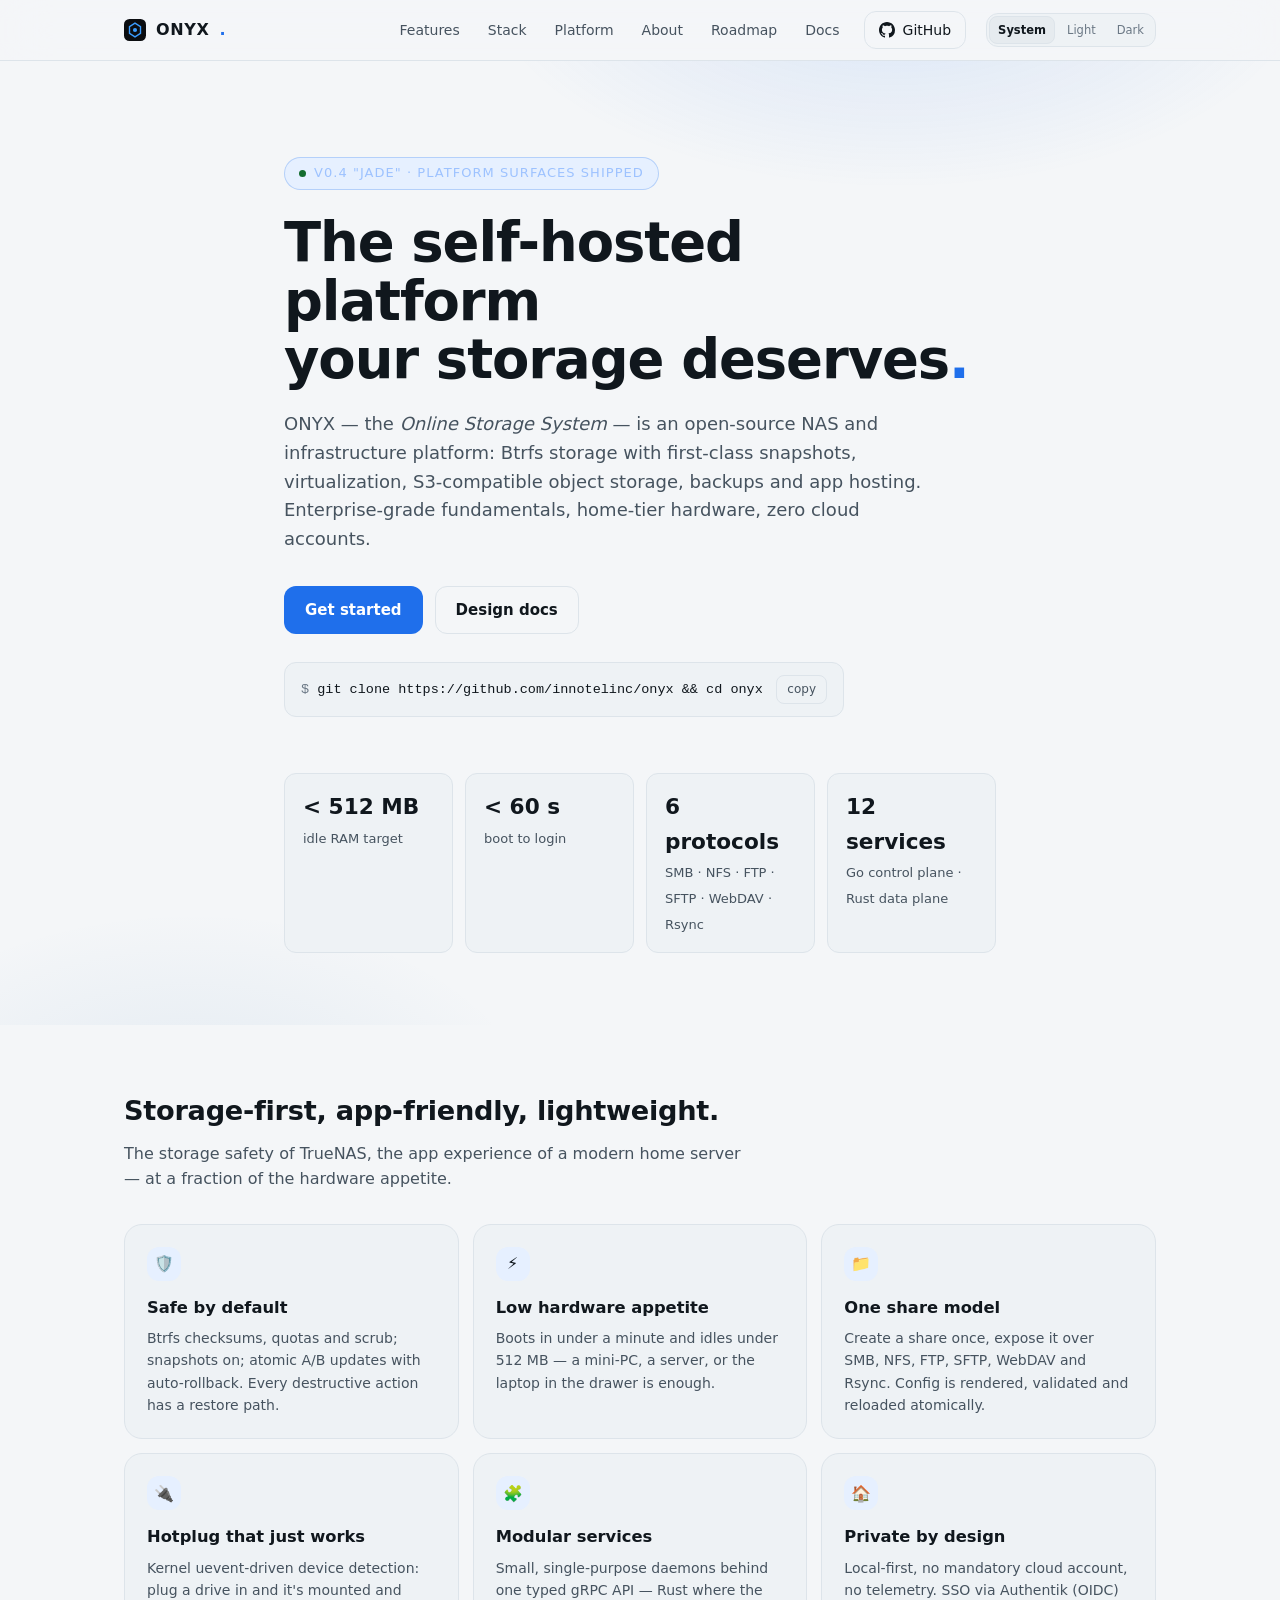
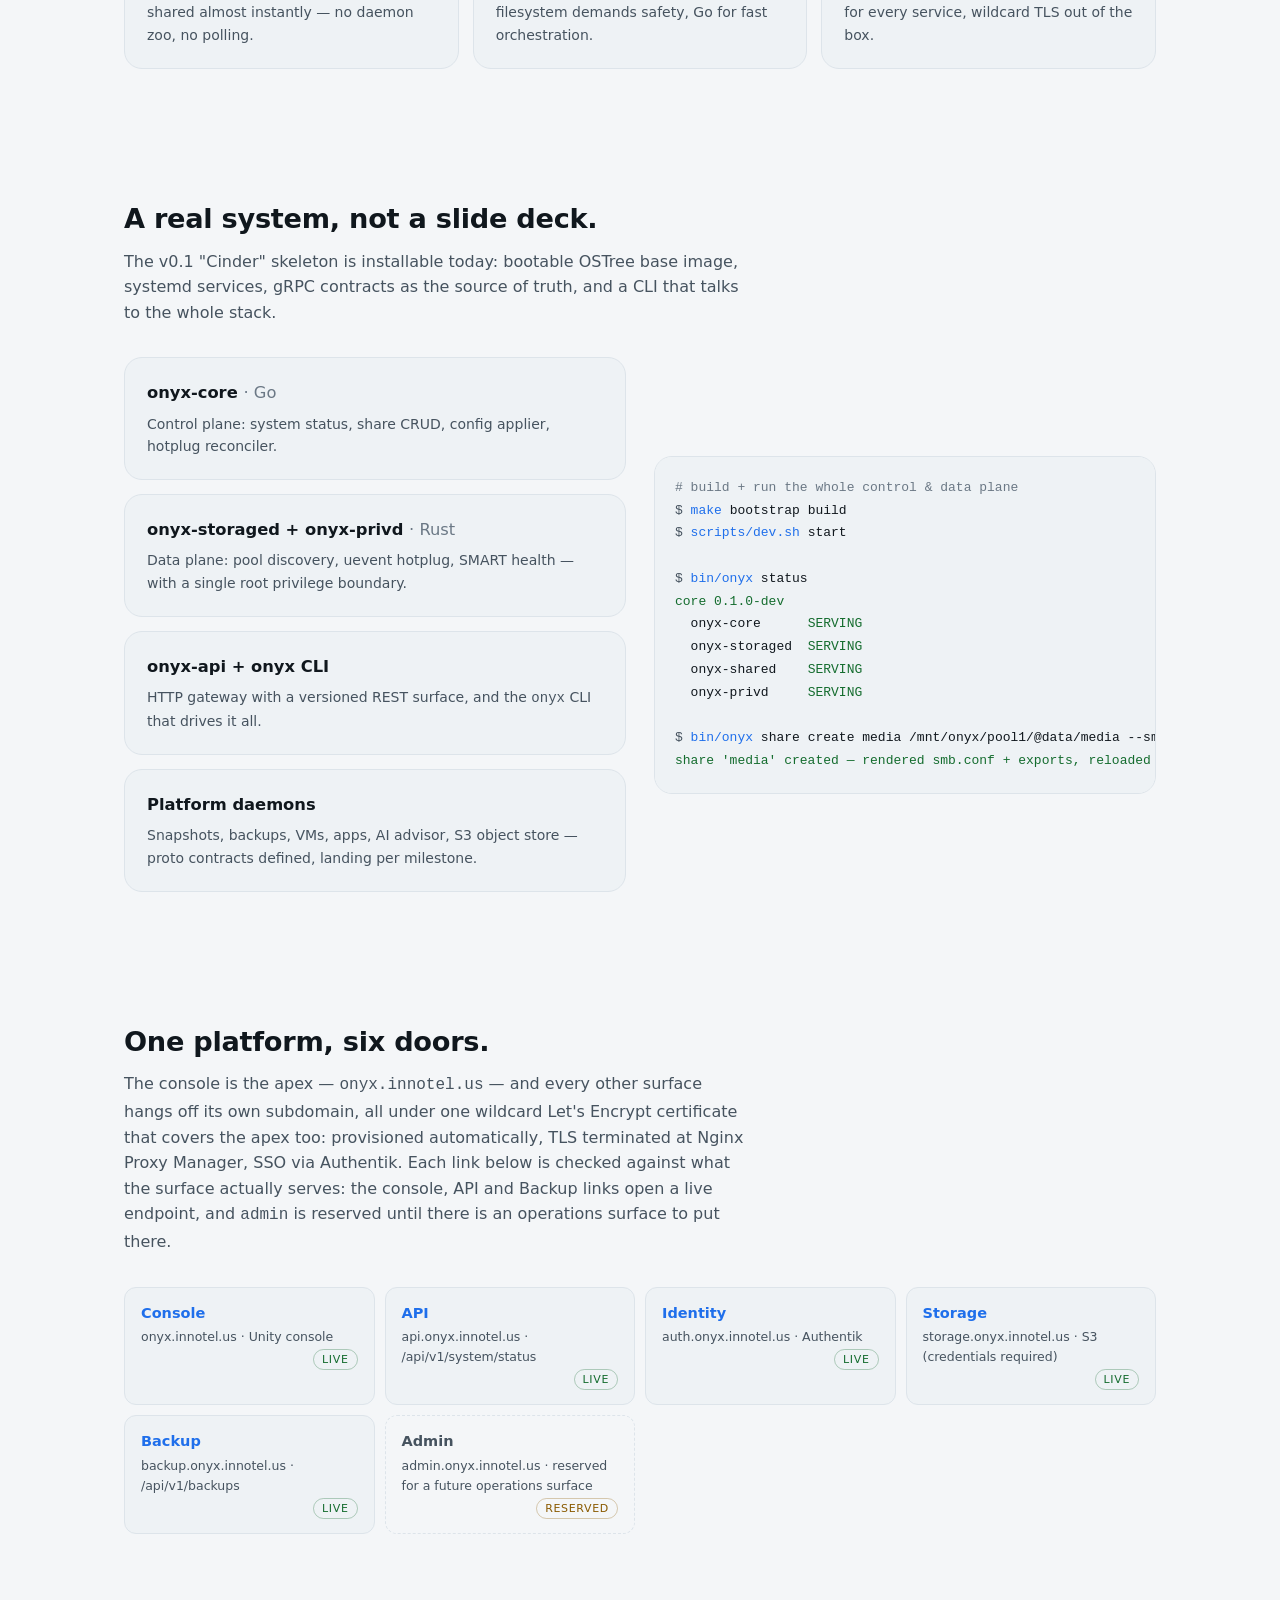
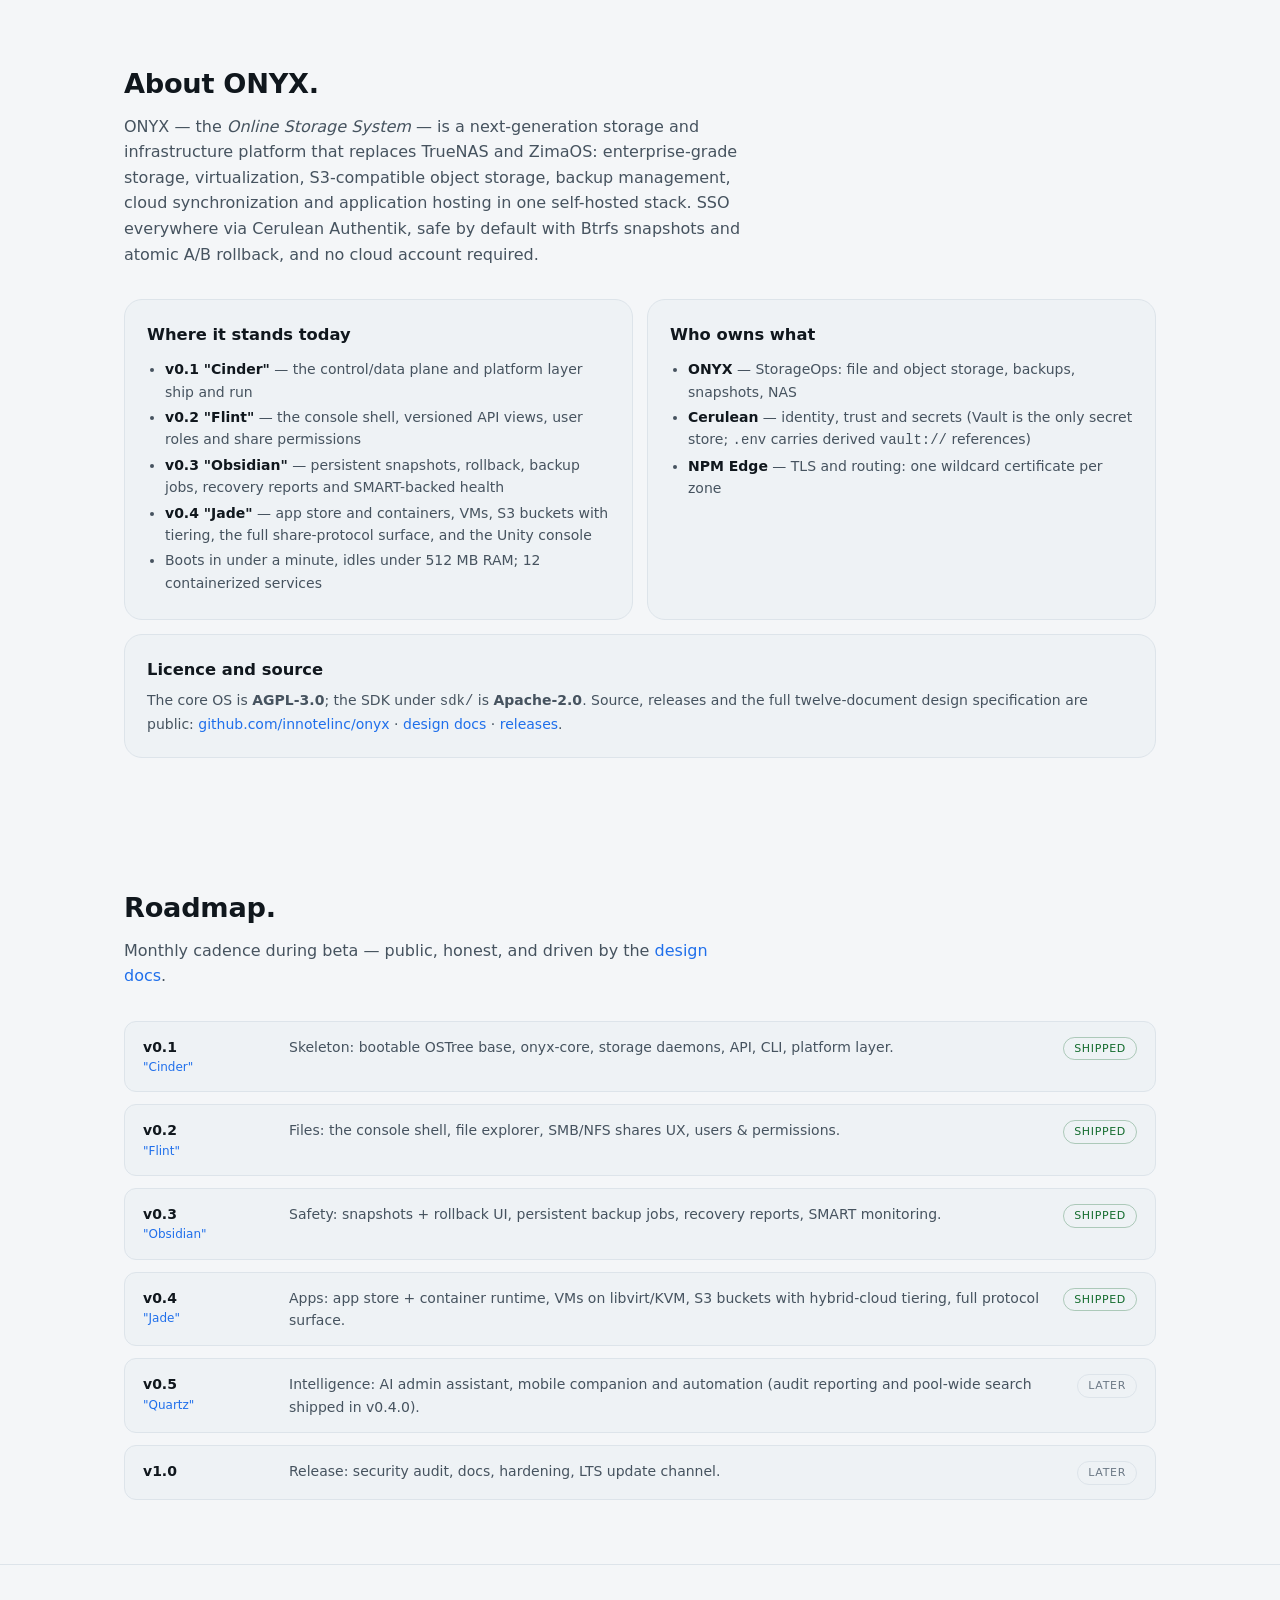
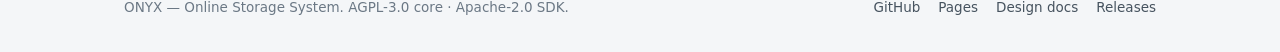
==== commit 88bef715: "Serve the console at onyx.innotel.us instead of app.onyx.innotel.us The console sat on a subdomain o" ====
--- a/web/landing/index.html
+++ b/web/landing/index.html
@@ -512,14 +512,15 @@
       <div class="wrap">
         <h2>One platform, six doors<span class="accent">.</span></h2>
         <p class="section-sub">
-          Every surface hangs off its own subdomain with a wildcard Let's Encrypt certificate —
-          provisioned automatically, TLS terminated at Nginx Proxy Manager, SSO via Authentik.
-          Each link below is checked against what the surface actually serves: the API and
-          Backup links open a live endpoint, and <code>admin</code> is reserved until the
-          The console lives at app.onyx.innotel.us; this host and its certificate are reserved for a future operations surface.
+          The console is the apex — <code>onyx.innotel.us</code> — and every other surface hangs
+          off its own subdomain, all under one wildcard Let's Encrypt certificate that covers
+          the apex too: provisioned automatically, TLS terminated at Nginx Proxy Manager, SSO
+          via Authentik. Each link below is checked against what the surface actually serves:
+          the console, API and Backup links open a live endpoint, and <code>admin</code> is
+          reserved until there is an operations surface to put there.
         </p>
         <div class="surfaces">
-          <a class="surface" href="https://app.onyx.innotel.us"><b>App</b><small>app.onyx.innotel.us · placeholder</small><span class="live">live</span></a>
+          <a class="surface" href="https://onyx.innotel.us"><b>Console</b><small>onyx.innotel.us · Unity console</small><span class="live">live</span></a>
           <a class="surface" href="https://api.onyx.innotel.us/api/v1/system/status"><b>API</b><small>api.onyx.innotel.us · /api/v1/system/status</small><span class="live">live</span></a>
           <a class="surface" href="https://auth.onyx.innotel.us"><b>Identity</b><small>auth.onyx.innotel.us · Authentik</small><span class="live">live</span></a>
           <a class="surface" href="https://storage.onyx.innotel.us"><b>Storage</b><small>storage.onyx.innotel.us · S3 (credentials required)</small><span class="live">live</span></a>
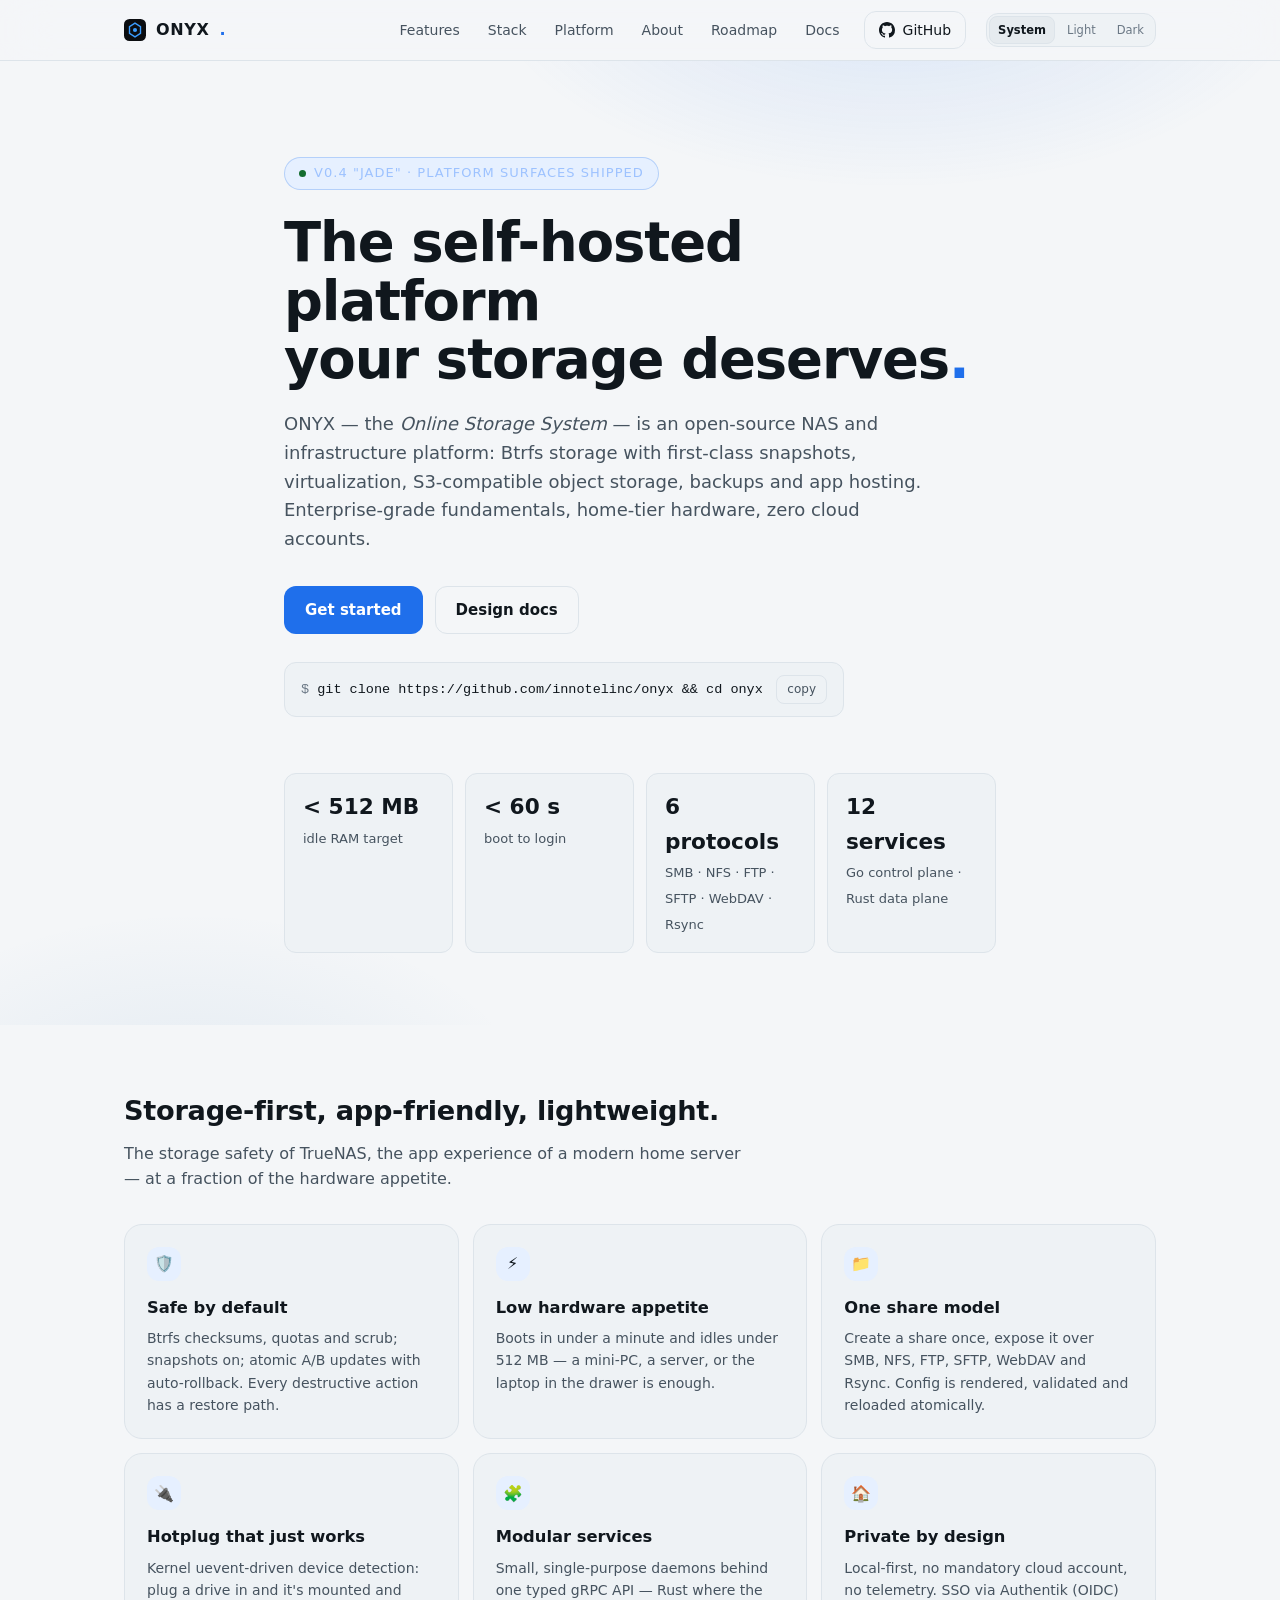
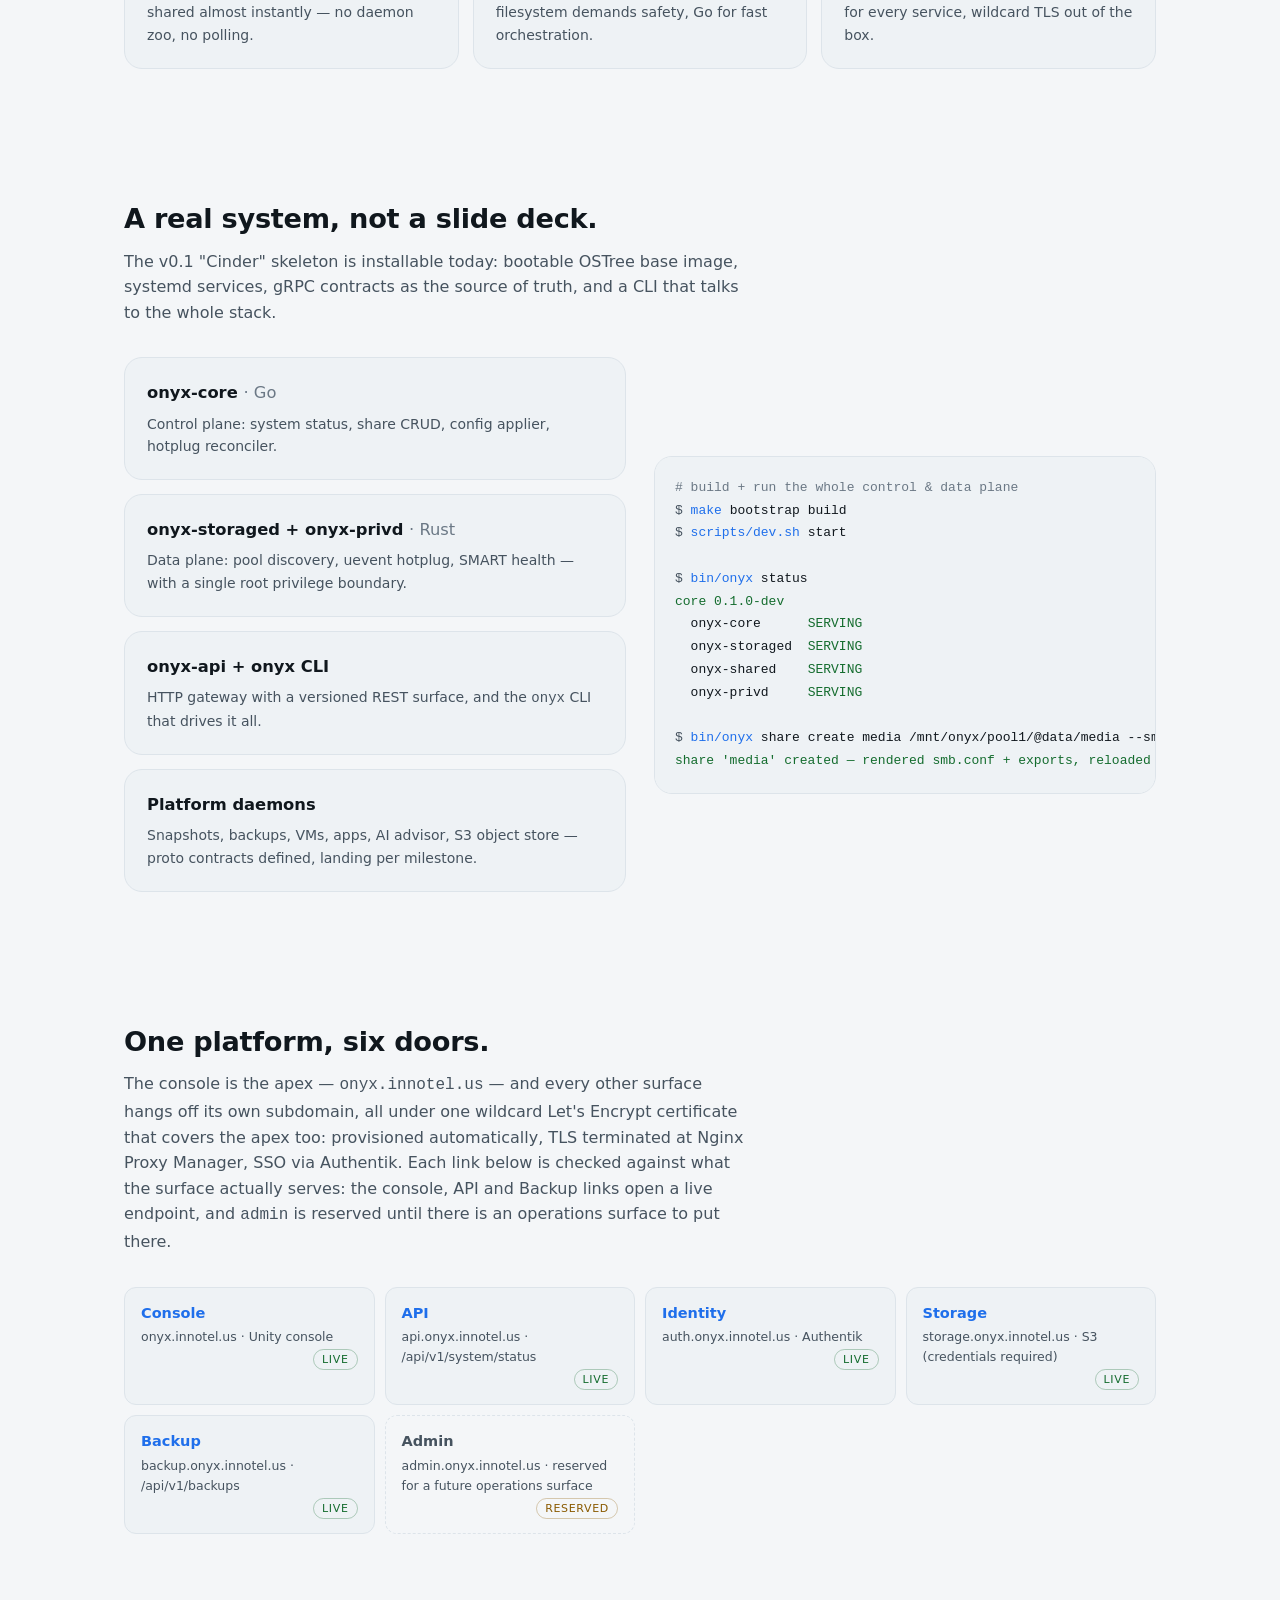
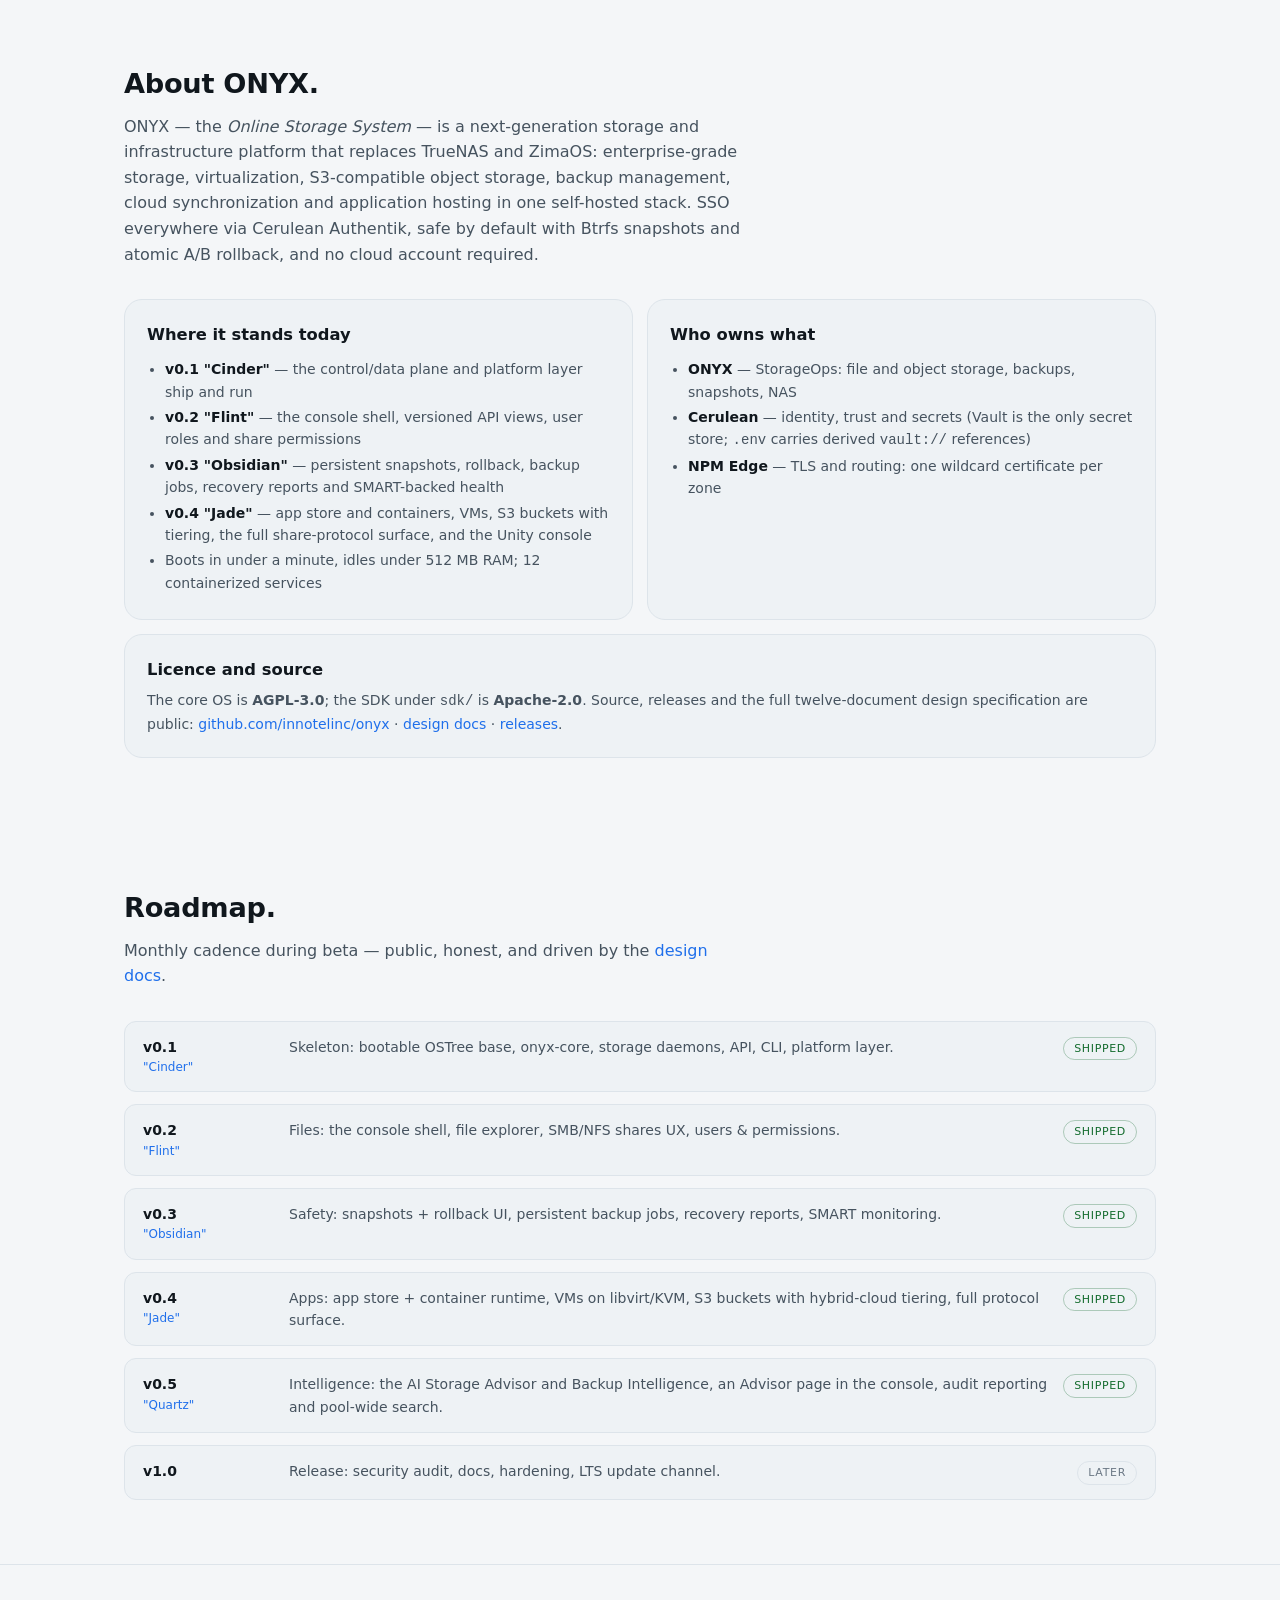
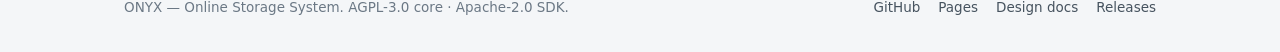
==== commit ea152ef3: "Ship the Quartz intelligence release onyx-ai's storage and backup readings now have an Advisor page " ====
--- a/web/landing/index.html
+++ b/web/landing/index.html
@@ -608,8 +608,8 @@
           </div>
           <div class="mile">
             <span class="tag">v0.5 <em>"Quartz"</em></span>
-            <p>Intelligence: AI admin assistant, mobile companion and automation (audit reporting and pool-wide search shipped in v0.4.0).</p>
-            <span class="state later">later</span>
+            <p>Intelligence: the AI Storage Advisor and Backup Intelligence, an Advisor page in the console, audit reporting and pool-wide search.</p>
+            <span class="state done">shipped</span>
           </div>
           <div class="mile">
             <span class="tag">v1.0</span>
--- a/web/landing/unity-theme.css
+++ b/web/landing/unity-theme.css
@@ -89,6 +89,7 @@
   --tone-engineer: #0f766e;
   --tone-lab: #b45309;
   --tone-godmode: #b91c1c;
+  --tone-class: #4f46e5;
   --tone-unity: #0891b2;
 
   --shadow-card: 0 1px 2px rgb(25 20 48 / 5%), 0 10px 30px -14px rgb(25 20 48 / 18%);
@@ -189,6 +190,7 @@
     --tone-engineer: #5eead4;
     --tone-lab: #fbbf24;
     --tone-godmode: #fca5a5;
+    --tone-class: #a5b4fc;
     --tone-unity: #67e8f9;
 
     --shadow-card: 0 1px 2px rgb(0 0 0 / 30%), 0 12px 32px -14px rgb(0 0 0 / 60%);
@@ -236,6 +238,7 @@
   --tone-engineer: #5eead4;
   --tone-lab: #fbbf24;
   --tone-godmode: #fca5a5;
+  --tone-class: #a5b4fc;
   --tone-unity: #67e8f9;
 
   --shadow-card: 0 1px 2px rgb(0 0 0 / 30%), 0 12px 32px -14px rgb(0 0 0 / 60%);
@@ -270,6 +273,7 @@
   --tone-engineer: #0f766e;
   --tone-lab: #a16207;
   --tone-godmode: #b91c1c;
+  --tone-class: #4f46e5;
   --tone-unity: #0891b2;
 
   --shadow-card: 0 1px 2px rgb(16 23 29 / 5%), 0 10px 30px -14px rgb(16 23 29 / 18%);
@@ -314,6 +318,7 @@
   --tone-engineer: #5eead4;
   --tone-lab: #fbbf24;
   --tone-godmode: #fca5a5;
+  --tone-class: #a5b4fc;
   --tone-unity: #67e8f9;
 
   --shadow-card: 0 1px 2px rgb(0 0 0 / 34%), 0 12px 32px -14px rgb(0 0 0 / 62%);
@@ -358,6 +363,7 @@
     --tone-engineer: #5eead4;
     --tone-lab: #fbbf24;
     --tone-godmode: #fca5a5;
+    --tone-class: #a5b4fc;
     --tone-unity: #67e8f9;
 
     --shadow-card: 0 1px 2px rgb(0 0 0 / 34%), 0 12px 32px -14px rgb(0 0 0 / 62%);
@@ -409,6 +415,7 @@
   --tone-engineer: #0f766e;
   --tone-lab: #b45309;
   --tone-godmode: #b91c1c;
+  --tone-class: #4f46e5;
   --tone-unity: #0891b2;
 
   --shadow-card: 0 1px 2px rgb(7 26 43 / 5%), 0 10px 30px -14px rgb(7 26 43 / 18%);
@@ -453,6 +460,7 @@
   --tone-engineer: #5eead4;
   --tone-lab: #fbbf24;
   --tone-godmode: #fda4af;
+  --tone-class: #a5b4fc;
   --tone-unity: #67e8f9;
 
   --shadow-card: 0 1px 2px rgb(0 0 0 / 40%), 0 14px 34px -14px rgb(0 0 0 / 70%);
@@ -498,6 +506,7 @@
     --tone-engineer: #5eead4;
     --tone-lab: #fbbf24;
     --tone-godmode: #fda4af;
+    --tone-class: #a5b4fc;
     --tone-unity: #67e8f9;
 
     --shadow-card: 0 1px 2px rgb(0 0 0 / 40%), 0 14px 34px -14px rgb(0 0 0 / 70%);
@@ -868,3 +877,113 @@
   .glass,
   .glass-strong { background: var(--surface); }
 }
+
+/*
+ * LIQUID — the canvas a glass pane needs
+ *
+ * Adopted from Genie, where the console chrome was rebuilt as glass. The material
+ * itself is already here (the .glass primitives and the --glass-* tokens); what was
+ * missing is the half that makes it read as glass rather than as a translucent
+ * slab: a canvas with something on it. A pane blurred over one flat colour looks
+ * flat.
+ *
+ * Two soft colour fields, fixed behind everything, one the product's own tone and
+ * one the family brand. Both come from tokens, so a product opts in by putting
+ * class="liquid" on its body and gets its own colours in all six rendered states
+ * — no product writes a wash of its own.
+ *
+ * A system preference for less transparency wins over the effect: somebody who
+ * asked for it gets the opaque surface, not a blurrier one.
+ */
+.liquid { background: var(--canvas); }
+.liquid::before {
+  content: "";
+  position: fixed;
+  inset: 0;
+  z-index: -1;
+  pointer-events: none;
+  background:
+    radial-gradient(
+      760px 520px at 8% -12%,
+      color-mix(in oklab, var(--brand) 22%, transparent),
+      transparent 68%
+    ),
+    radial-gradient(
+      720px 560px at 104% 112%,
+      color-mix(in oklab, var(--tone, var(--brand)) 18%, transparent),
+      transparent 70%
+    ),
+    var(--canvas);
+}
+
+@media (prefers-reduced-transparency: reduce) {
+  .liquid::before { background: var(--canvas); }
+  .glass,
+  .glass-strong {
+    background: var(--surface);
+    -webkit-backdrop-filter: none;
+    backdrop-filter: none;
+  }
+}
+/* ══ the glass default ══════════════════════════════════════════════════════ */
+
+/*
+ * Unity ships the material, not only the tokens.
+ *
+ * The `.glass` utilities above are opt-in, which put the decision in each
+ * product's markup: two of them painted their own opaque slabs and the family
+ * stopped looking like one family. This block makes the shared primitives wear
+ * the material by default, so a product picks up the look by using the primitive
+ * it already uses for a panel or a dialog — no markup change, nothing to adopt.
+ *
+ * Nothing here reaches a product's own classes. A page that has not been
+ * converted is unchanged; a page that uses `.ot-panel` or a dialog is glass from
+ * the moment it loads. That is the whole of the rollout, and the reason it can be
+ * one block instead of six pull requests.
+ *
+ * The two fallbacks are the same rules the utilities carry, kept in step with
+ * them on purpose: no `backdrop-filter` means the opaque surface, and a person
+ * who asked the system for less transparency means the same.
+ */
+.ot-panel,
+dialog,
+[role="dialog"] {
+  background: var(--glass-tint);
+  border-color: var(--glass-line);
+  box-shadow: var(--glass-shadow);
+  -webkit-backdrop-filter: blur(var(--glass-blur)) saturate(var(--glass-saturate));
+  backdrop-filter: blur(var(--glass-blur)) saturate(var(--glass-saturate));
+}
+
+/* A dialog is read *through*, so it gets the stronger tint the utility reserves
+   for menus and focused composers. */
+dialog,
+[role="dialog"] {
+  background: var(--glass-tint-strong);
+  box-shadow: var(--glass-shadow-pop);
+}
+
+/* The page under it: one canvas, whatever the product's own body rule says. The
+   colour is a token, so this is the light canvas in light mode and each scheme's
+   own in dark — it is not a repaint. */
+body {
+  background-color: var(--canvas);
+}
+
+@supports not ((backdrop-filter: blur(1px)) or (-webkit-backdrop-filter: blur(1px))) {
+  .ot-panel,
+  dialog,
+  [role="dialog"] {
+    background: var(--surface);
+  }
+}
+
+@media (prefers-reduced-transparency: reduce) {
+  .ot-panel,
+  dialog,
+  [role="dialog"] {
+    background: var(--surface);
+    -webkit-backdrop-filter: none;
+    backdrop-filter: none;
+  }
+}
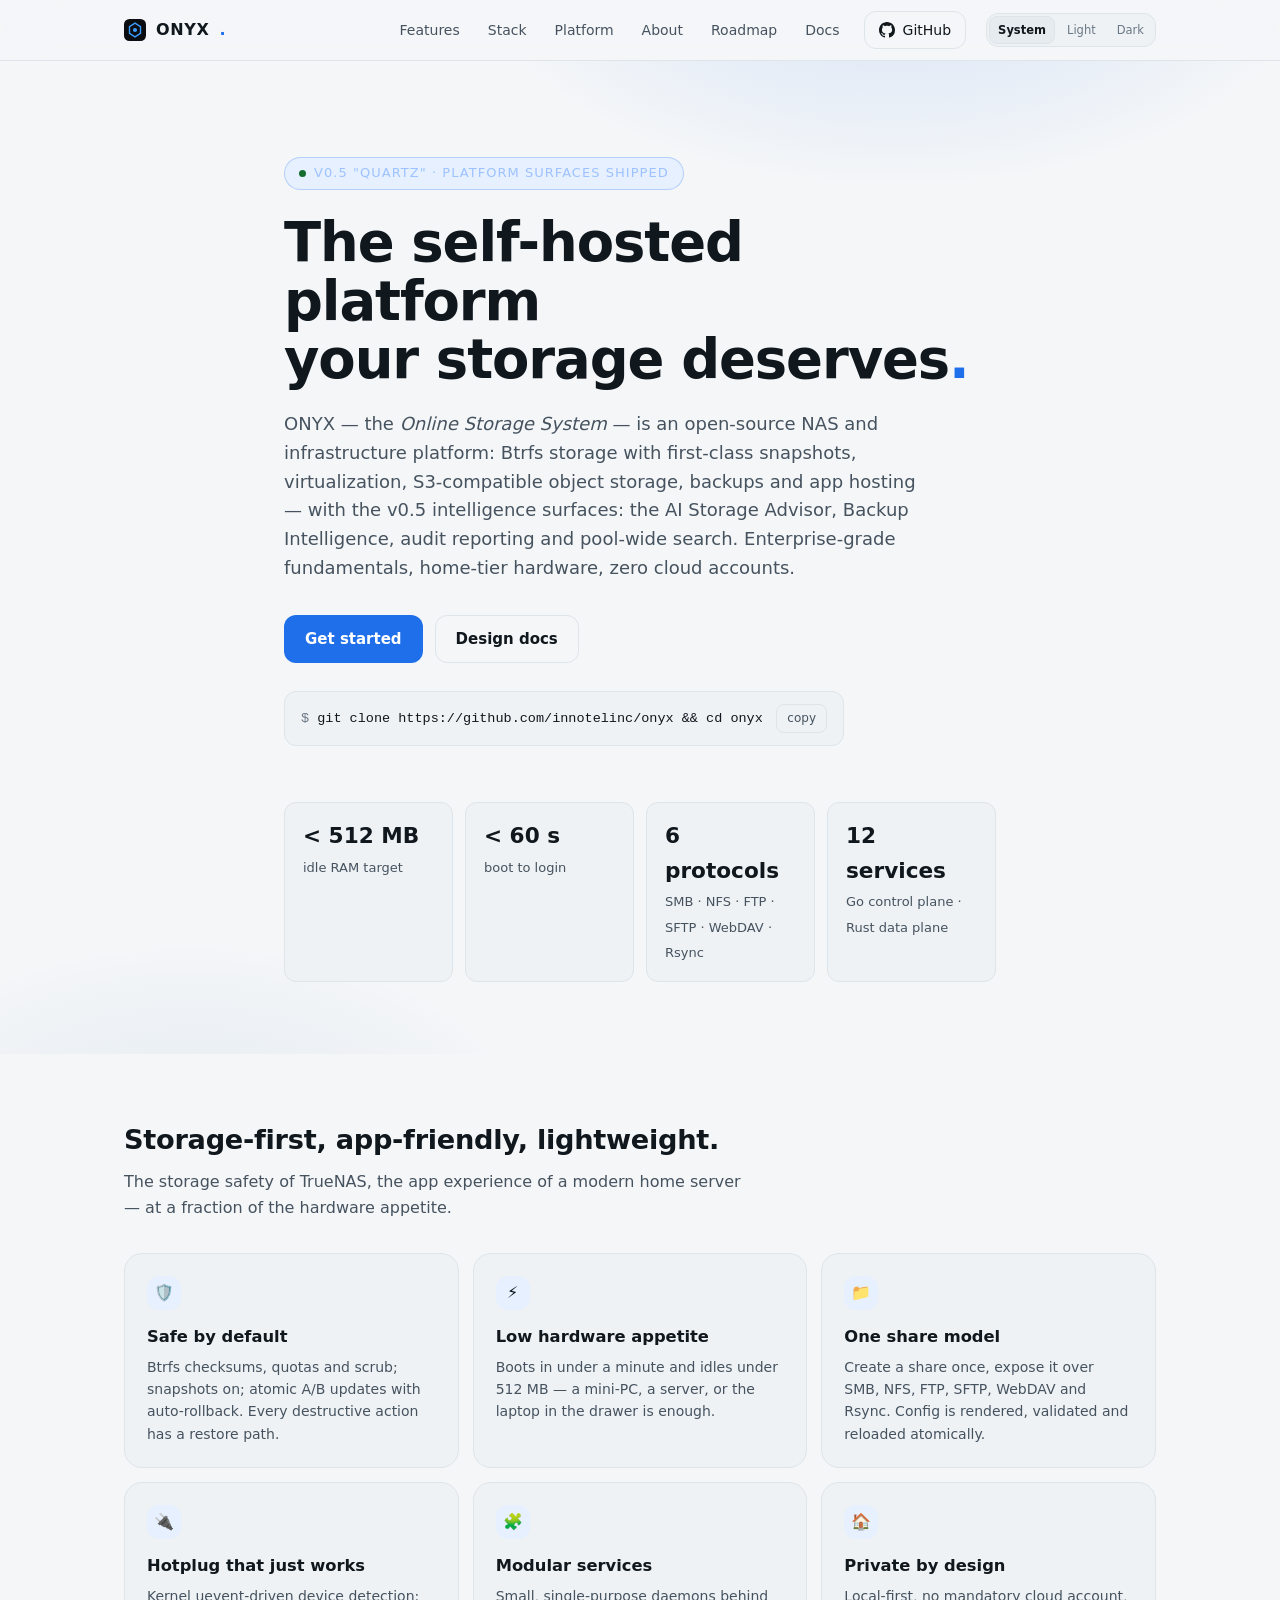
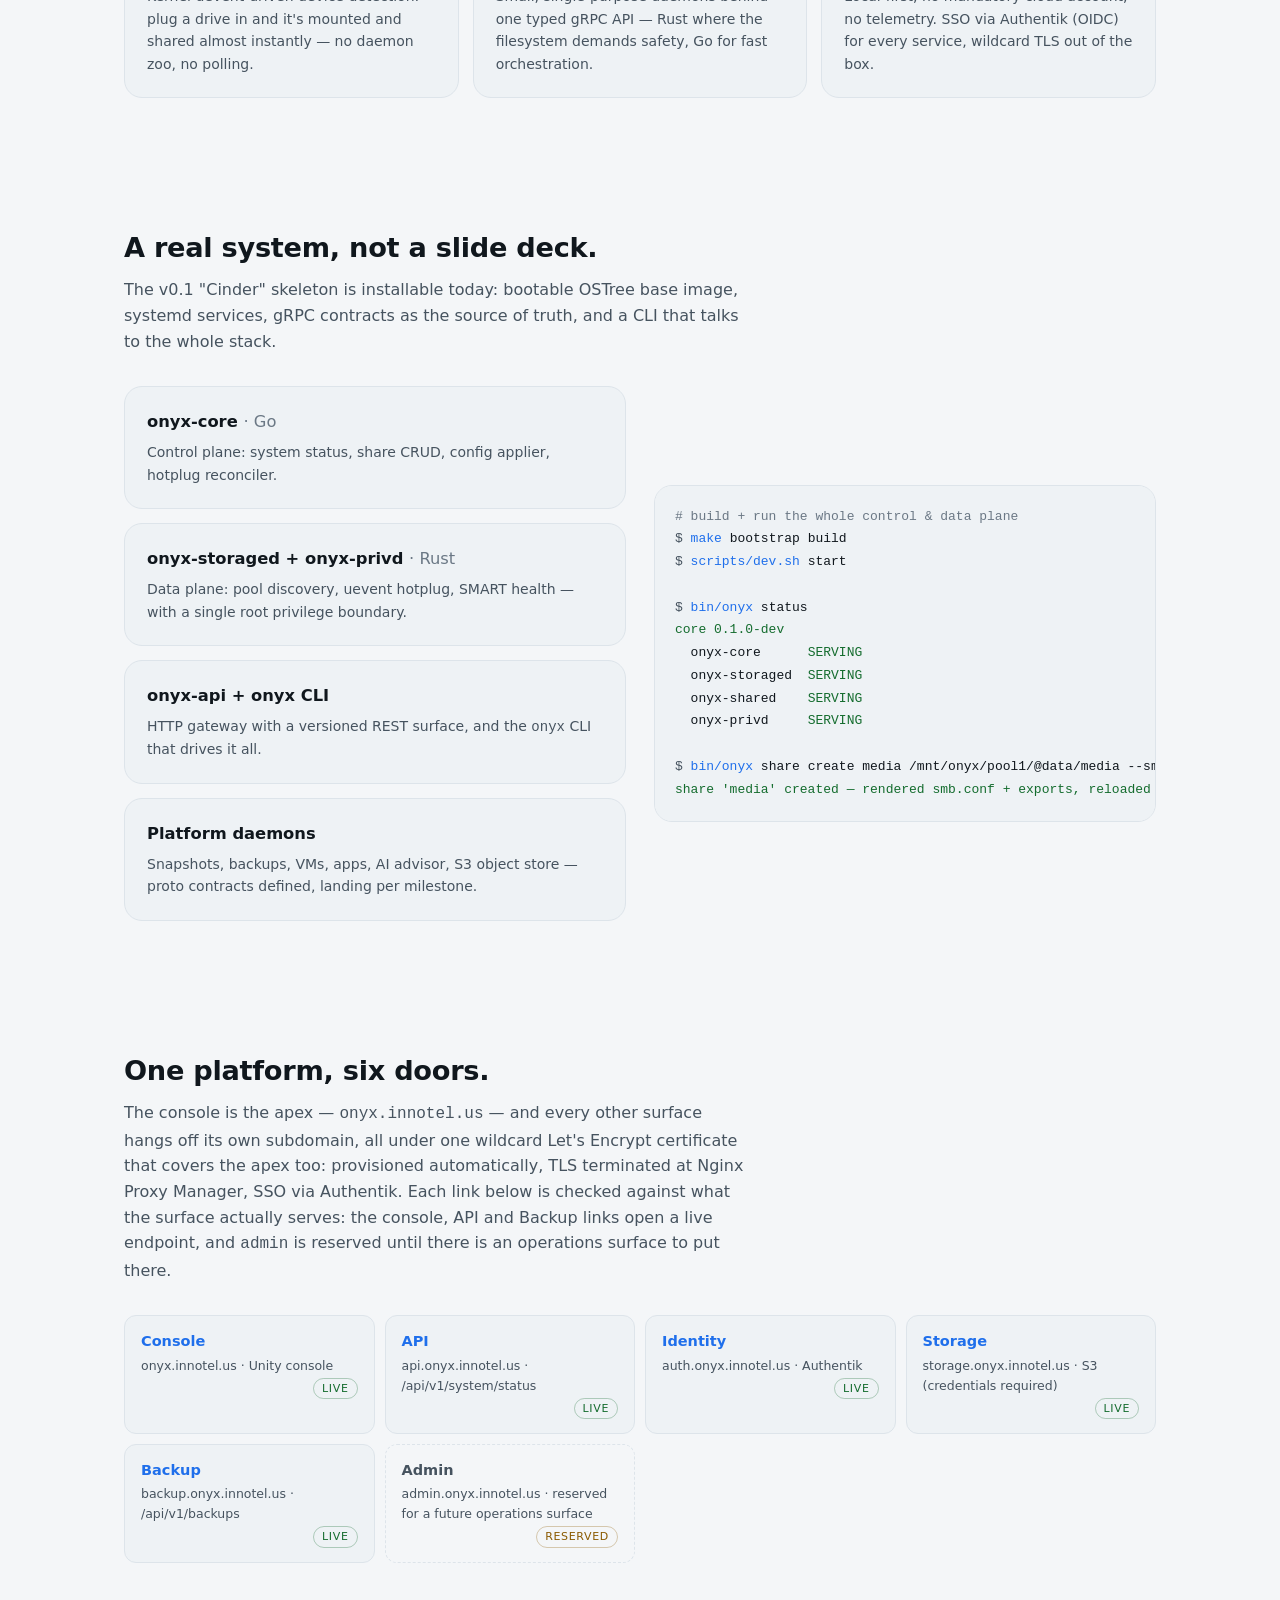
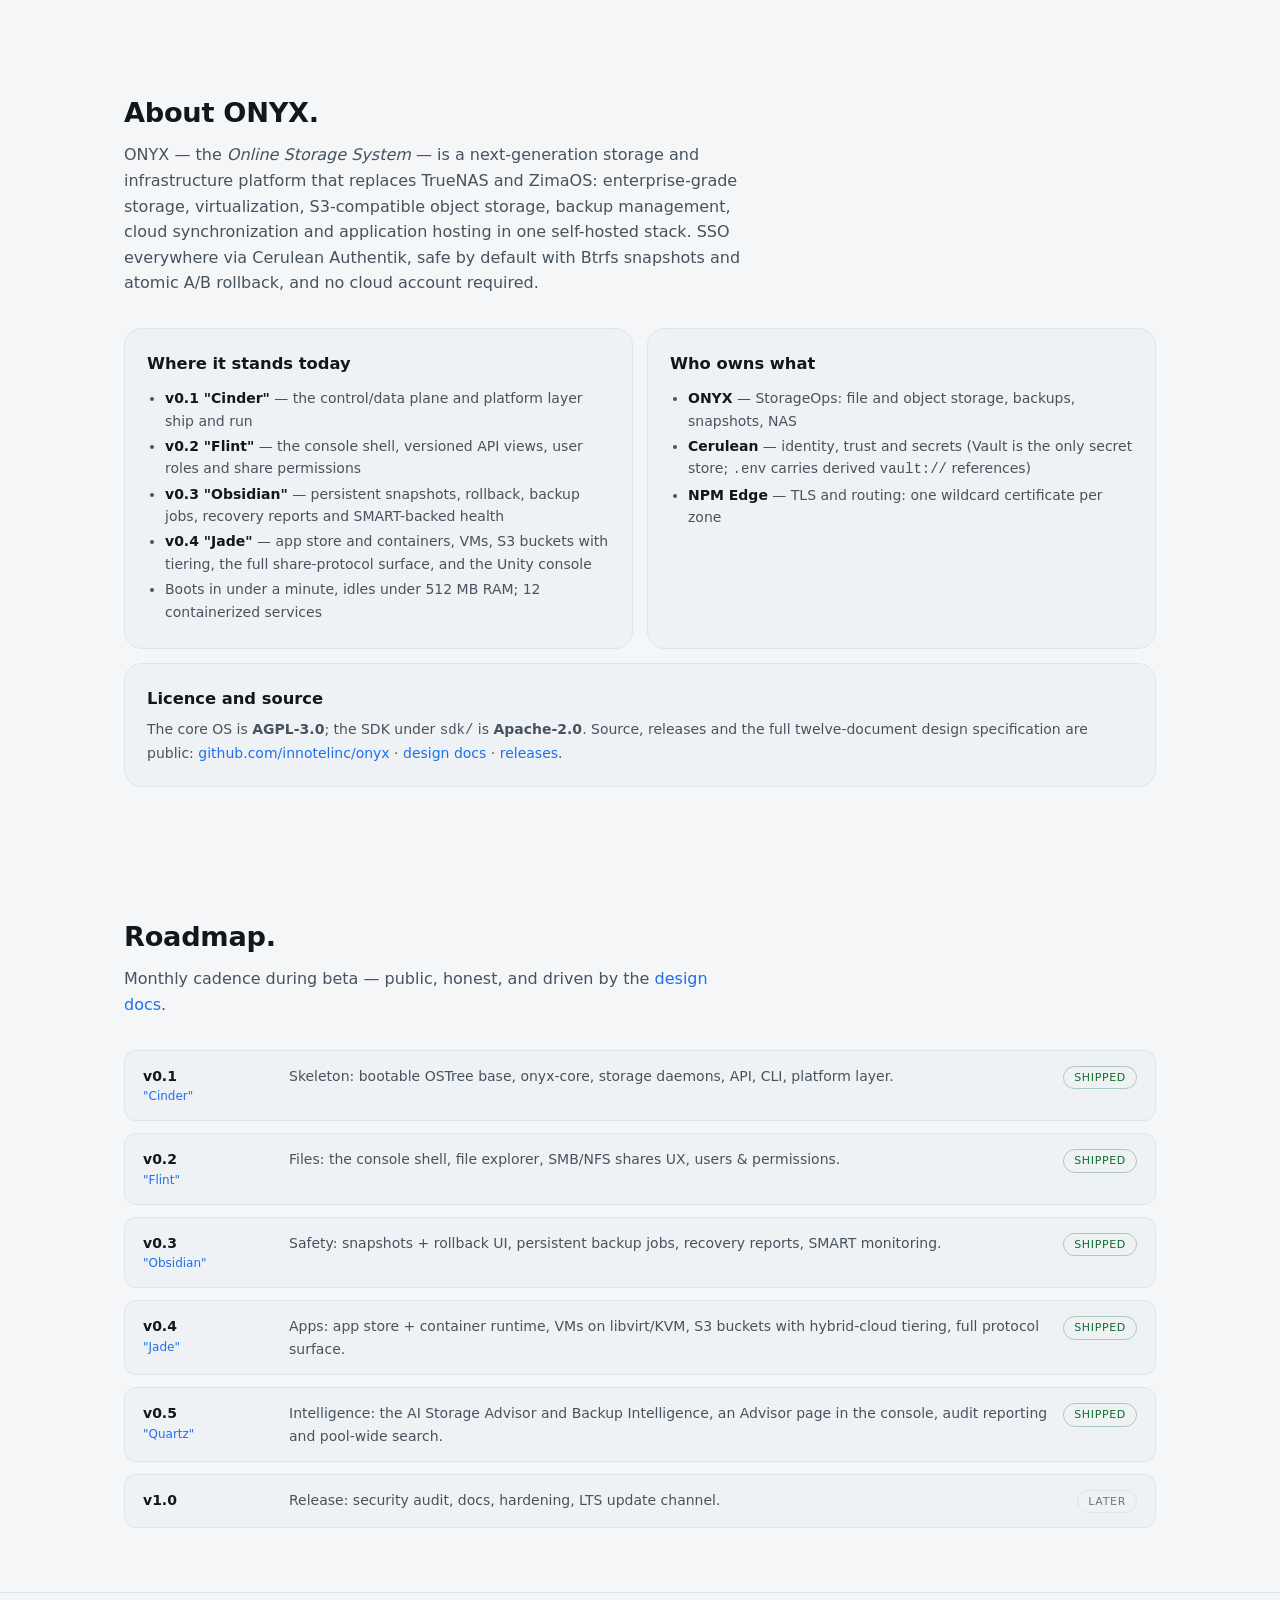
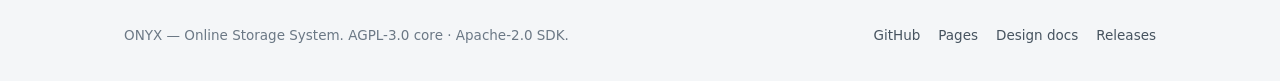
==== commit 63063ed1: "Bring the README and the landing page up to what ships The About blockquote now opens under the badg" ====
--- a/web/landing/index.html
+++ b/web/landing/index.html
@@ -393,13 +393,14 @@
     <!-- Hero -->
     <div class="hero">
       <div class="wrap hero-inner">
-        <p class="kicker"><span class="pulse" aria-hidden="true"></span> v0.4 "Jade" · platform surfaces shipped</p>
+        <p class="kicker"><span class="pulse" aria-hidden="true"></span> v0.5 "Quartz" · platform surfaces shipped</p>
         <h1>The self-hosted platform<br>your storage deserves<span class="accent">.</span></h1>
         <p class="lede">
           ONYX — the <em>Online Storage System</em> — is an open-source NAS and infrastructure
           platform: Btrfs storage with first-class snapshots, virtualization, S3-compatible object
-          storage, backups and app hosting. Enterprise-grade fundamentals, home-tier hardware,
-          zero cloud accounts.
+          storage, backups and app hosting — with the v0.5 intelligence surfaces: the AI Storage
+          Advisor, Backup Intelligence, audit reporting and pool-wide search. Enterprise-grade
+          fundamentals, home-tier hardware, zero cloud accounts.
         </p>
         <div class="cta-row">
           <a class="btn btn-primary" href="https://github.com/innotelinc/onyx#quick-start-docker-platform">Get started</a>
